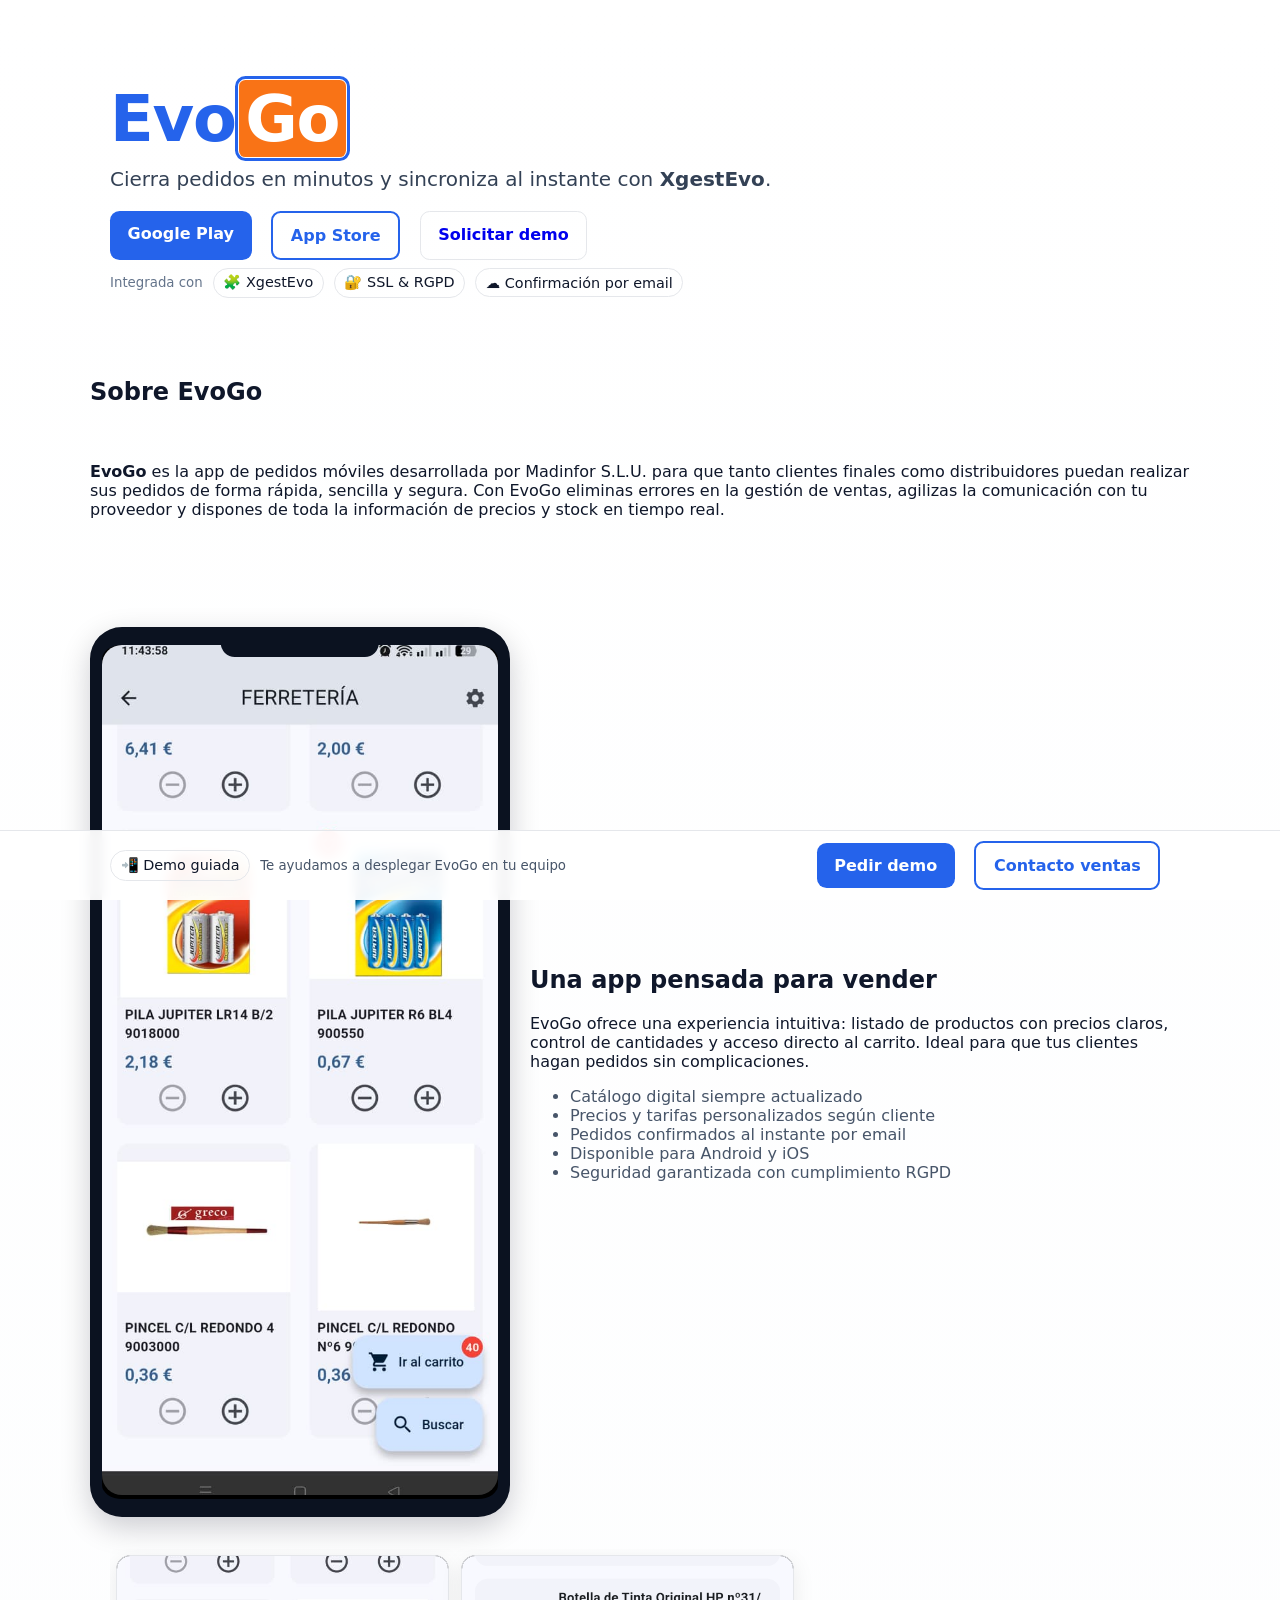
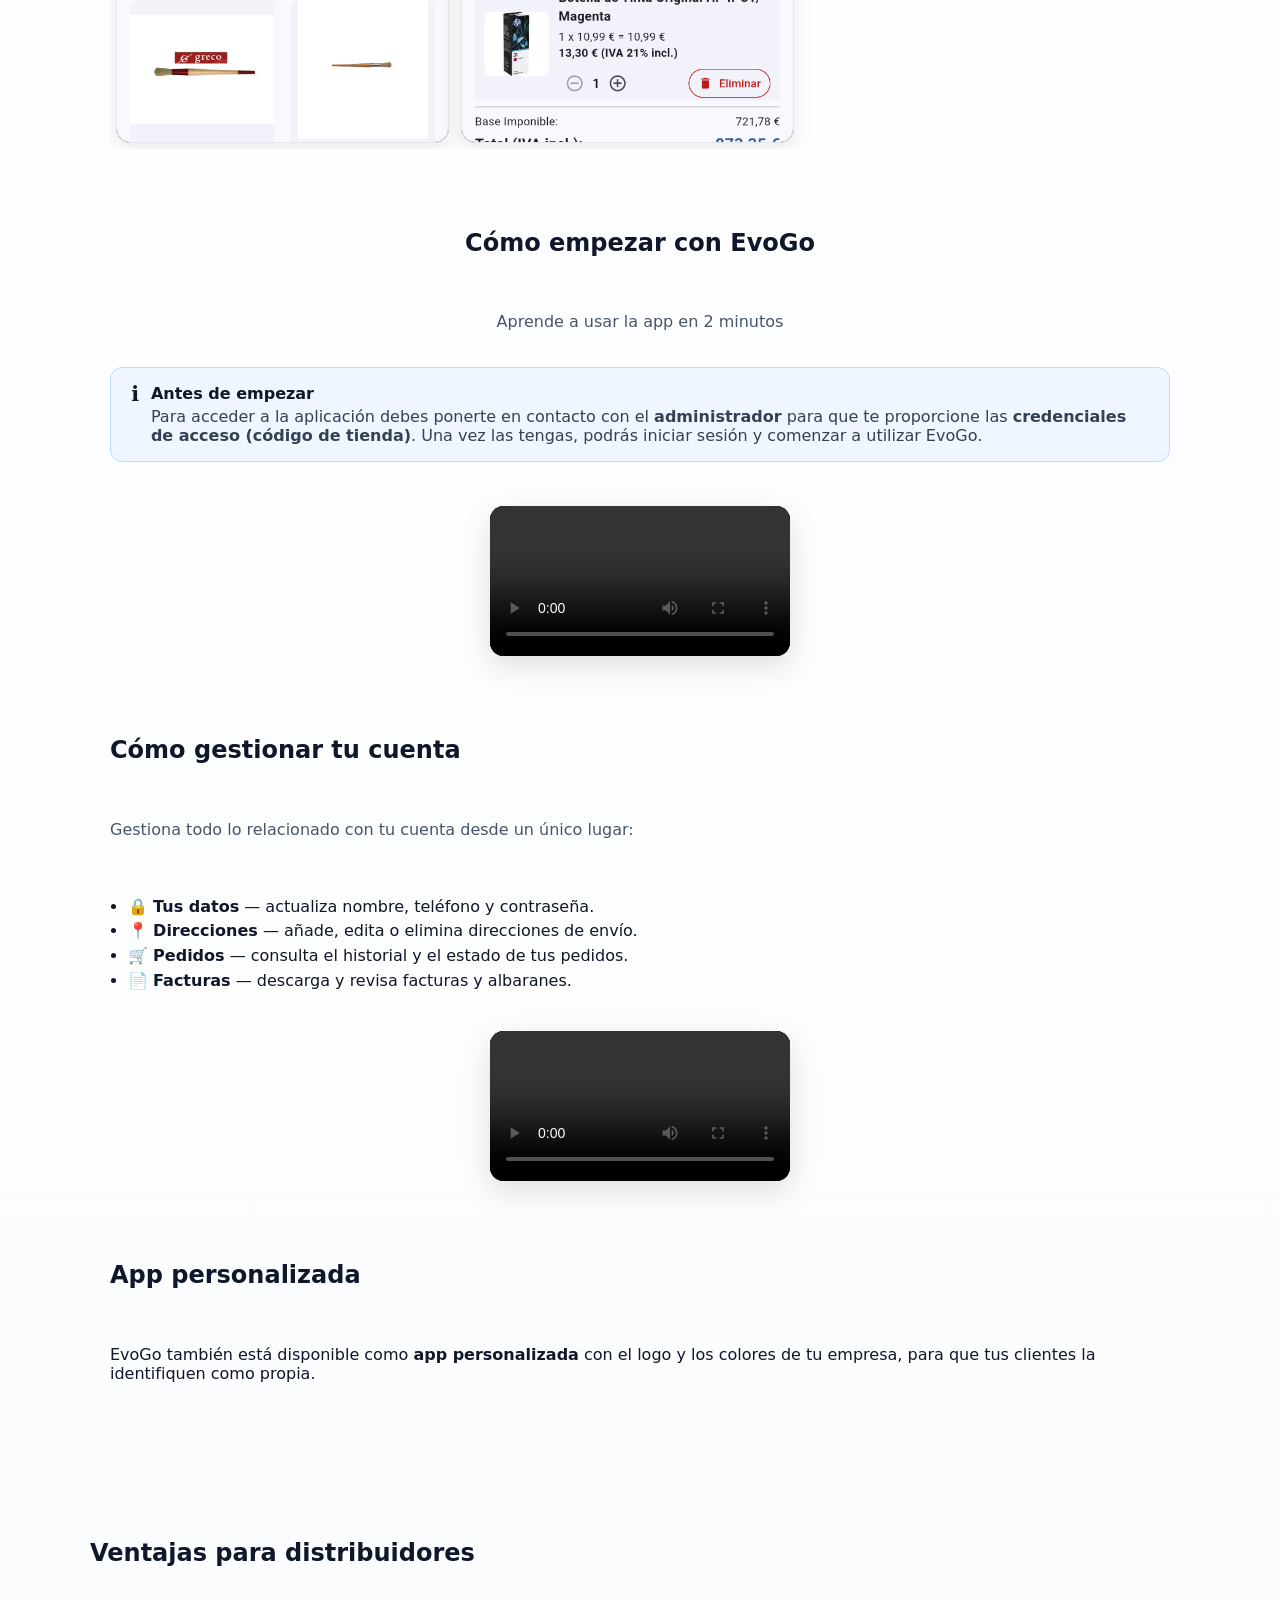
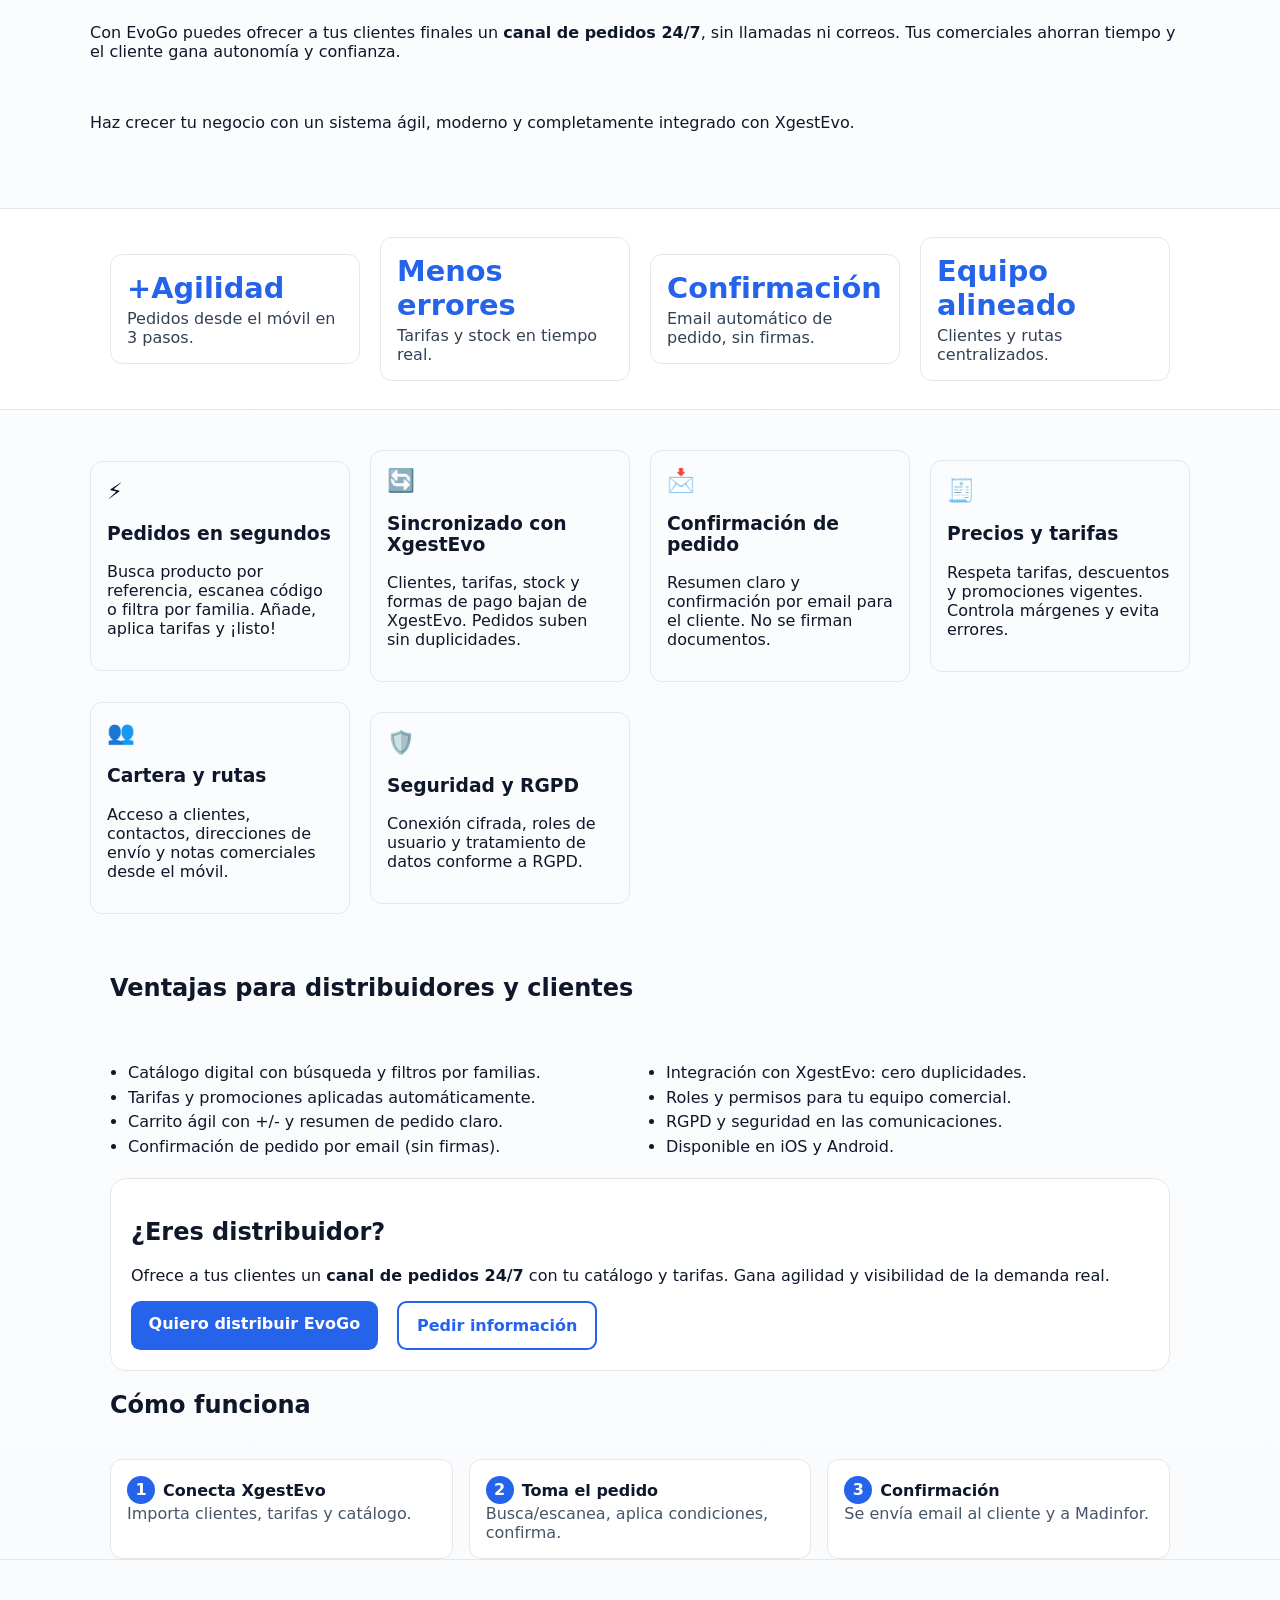
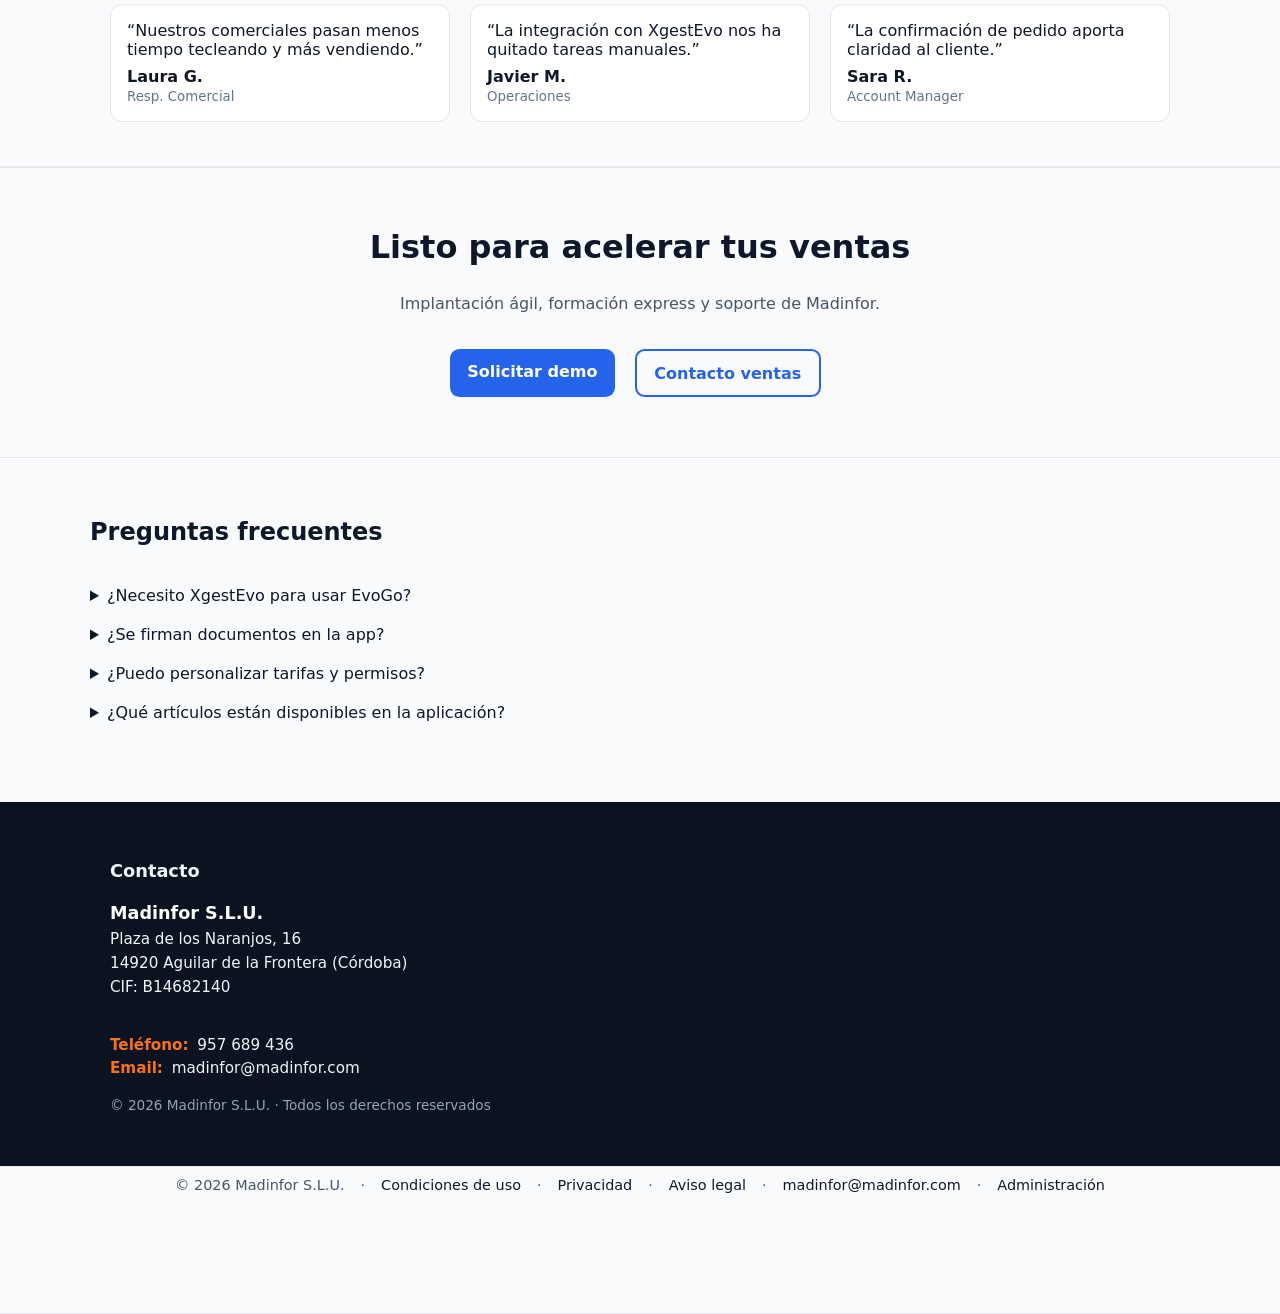
==== index.html @ 96462d2b "EvoGo landing page (clean history) Public static site for evogo.app. History rewritten to drop clien" ====
<!doctype html>
<html lang="es">
<head>
  <meta charset="utf-8">
  <meta name="viewport" content="width=device-width, initial-scale=1">
  <title>EvoGo – Ventas rápidas conectadas a XgestEvo</title>
  <meta name="description" content="EvoGo es la app de pedidos móviles de Madinfor conectada a XgestEvo: catálogo, tarifas y stock en tiempo real, confirmación de pedido al instante. Disponible para Android y iOS.">
  <link rel="stylesheet" href="css/evogo.css">

  <!-- Open Graph / Twitter -->
  <meta property="og:title" content="EvoGo – Ventas rápidas con XgestEvo">
  <meta property="og:description" content="Pedidos, clientes y stock sincronizados con XgestEvo. Confirmación de pedido al momento.">
  <meta property="og:image" content="img/og_banner.png">
  <meta property="og:type" content="website">
  <meta name="twitter:card" content="summary_large_image">
  <meta name="twitter:title" content="EvoGo">
  <meta name="twitter:description" content="Ventas rápidas conectadas a XgestEvo.">
  <meta name="twitter:image" content="img/og_banner.png">

  <!-- Icons -->
  <link rel="icon" href="icons/icon-192.png">
  <link rel="apple-touch-icon" href="icons/icon-192.png">
  <link rel="manifest" href="manifest.webmanifest">

  <!-- Datos estructurados (Organization) -->
  <script type="application/ld+json">
  {
    "@context": "https://schema.org",
    "@type": "Organization",
    "name": "Madinfor S.L.U.",
    "url": "https://madinfor.com/",
    "email": "madinfor@madinfor.com",
    "telephone": "+34 957 689 436",
    "address": {
      "@type": "PostalAddress",
      "streetAddress": "Plaza de los Naranjos, 16",
      "addressLocality": "Aguilar de la Frontera",
      "postalCode": "14920",
      "addressRegion": "Córdoba",
      "addressCountry": "ES"
    }
  }
  </script>

  <!-- Estilos puntuales -->
  <style>
    /* Layouts utilitarios */
    .grid{display:grid;gap:16px}
    .grid-2{grid-template-columns:repeat(auto-fit,minmax(260px,1fr))}
    .grid-3{grid-template-columns:repeat(auto-fit,minmax(220px,1fr))}
    .grid-4{grid-template-columns:repeat(auto-fit,minmax(200px,1fr))}
    .center{text-align:center}
    .muted{color:#475569}
    .chip{display:inline-flex;align-items:center;gap:8px;padding:.35rem .6rem;border:1px solid #e5e7eb;border-radius:999px;font-size:.9rem}

    /* Hero mejorado */
    .hero{position:relative;background:linear-gradient(180deg,#ffffff, #f8fafc)}
    .hero .wrap{display:grid;gap:20px;align-items:center}
    .store-badges{display:flex;flex-wrap:wrap;gap:10px}
    .trust{display:flex;flex-wrap:wrap;gap:10px;align-items:center}
    .trust small{color:#64748b}

    /* Sección stats */
    .stats{padding:28px 0;border-top:1px solid #e5e7eb;border-bottom:1px solid #e5e7eb;background:#fff}
    .stat{border:1px solid #e5e7eb;border-radius:12px;padding:16px;background:#fff}
    .stat h3{margin:0;font-size:1.8rem;color:var(--blue)}
    .stat p{margin:.25rem 0 0;color:#334155}

    /* Features pro */
    .feature{position:relative}
    .feature-icon{font-size:1.4rem}

    /* Cómo funciona */
    .steps{counter-reset:step}
    .step{border:1px solid #e5e7eb;border-radius:12px;padding:16px;background:#fff}
    .step:before{counter-increment:step;content:counter(step);display:inline-grid;place-content:center;width:28px;height:28px;border-radius:999px;background:var(--blue);color:#fff;font-weight:700;margin-right:8px}

    /* Testimonios */
    .testis{background:#f8fafc;border-top:1px solid #e5e7eb;border-bottom:1px solid #e5e7eb;padding:44px 0}
    .quote{border:1px solid #e5e7eb;border-radius:12px;padding:16px;background:#fff}
    .quote strong{display:block;margin-top:8px;color:#0f172a}
    .quote small{color:#64748b}

    /* CTA final */
    .cta2{position:relative}
    .cta2 .wrap{max-width:800px}

    /* Footer (Madinfor) */
    .site-footer {background:#0b1220;color:#f1f5f9;padding:40px 0;margin-top:40px;font-size:.95rem}
    .footer-grid {display:flex;flex-wrap:wrap;gap:40px;justify-content:space-between;align-items:flex-start}
    .footer-brand address {font-style:normal;line-height:1.6;margin:0}
    .footer-brand strong {font-size:1.1rem;color:#fff}
    .contact-list {list-style:none;padding:0;margin:16px 0 0}
    .contact-list li {margin:.3rem 0}
    .contact-list span {font-weight:600;color:#f97316;margin-right:4px}
    .legal {margin-top:20px;color:#94a3b8;font-size:.85rem}
    .footer-contact a {color:#f1f5f9;text-decoration:none}
    .footer-contact a:hover {text-decoration:underline}

    /* Barra legal horizontal */
    .legal-bar{background:#f8fafc;border-top:1px solid #e5e7eb;font-size:.9rem}
    .legal-bar .wrap{display:flex;gap:16px;align-items:center;justify-content:center;flex-wrap:wrap;padding:10px 20px;color:#475569}
    .legal-bar a{color:#0f172a;text-decoration:none}
    .legal-bar a:hover{text-decoration:underline}

    /* Barra fija de contacto */
    .sticky-bar{position:sticky;bottom:0;background:#fffffff2;border-top:1px solid #e5e7eb;backdrop-filter:saturate(1.2) blur(6px)}
    .sticky-bar .wrap{display:flex;gap:12px;align-items:center;justify-content:space-between;padding:10px 20px}
    .sticky-bar .mini{display:flex;gap:10px;align-items:center}
    /* Mockup app */
    .mockup{display:grid;grid-template-columns:1fr;gap:24px;align-items:center;padding:32px 0}
    @media (min-width: 900px){.mockup{grid-template-columns:420px 1fr}}
    .phone{width:100%;max-width:420px;aspect-ratio:9/19;border:12px solid #0b1220;border-bottom-width:18px;border-top-width:18px;border-radius:32px;position:relative;background:#000;box-shadow:0 10px 30px rgba(2,6,23,.2)}
    .phone-notch{position:absolute;top:-2px;left:50%;transform:translateX(-50%);width:40%;height:14px;background:#0b1220;border-radius:0 0 16px 16px}
    .phone-screen{width:100%;height:100%;object-fit:cover;border-radius:20px}
    /* Extended sections */
    .about p{max-width:800px}
    .bullet{list-style:disc;padding-left:18px}
    .bullet li{margin:.35rem 0}
    .dist-card{border:1px solid #e5e7eb;border-radius:16px;padding:20px;background:#fff}
    /* Mockups en horizontal */
    .gallery-h{display:flex;gap:12px;overflow-x:auto;padding:6px;scroll-snap-type:x mandatory}
    .gallery-h .shot{flex:0 0 clamp(220px, 26vw, 340px);aspect-ratio:16/9;border:1px solid #e5e7eb;border-radius:14px;overflow:hidden;box-shadow:0 6px 22px rgba(2,6,23,.08);scroll-snap-align:start;background:#000}
    .gallery-h img{width:100%;height:100%;object-fit:cover;object-position:center 70%;display:block}
    .gallery-h::-webkit-scrollbar{height:8px}
    .gallery-h::-webkit-scrollbar-thumb{background:#cbd5e1;border-radius:999px}

    /* Aviso informativo */
    .notice{display:flex;gap:12px;align-items:flex-start;border:1px solid #bfdbfe;background:#eff6ff;border-radius:12px;padding:16px 20px;margin:0 0 24px}
    .notice .ico{font-size:1.3rem;line-height:1}
    .notice h4{margin:0 0 4px;font-size:1rem}
    .notice p{margin:0;color:#334155}

    /* Vídeo tutorial */
    .video-frame{max-width:900px;margin:0 auto;background:#0b0d10;border-radius:14px;overflow:hidden;box-shadow:0 10px 30px rgba(2,6,23,.12)}
    .video-frame video{width:100%;height:auto;max-height:70vh;display:block;object-fit:contain;background:#000}
  </style>
</head>
<body>

<!-- HERO -->
<div class="hero">
  <div class="wrap">
    <div>
      <h1>Evo<span class="go-badge">Go</span></h1>
      <p class="subtitle">Cierra pedidos en minutos y sincroniza al instante con <strong>XgestEvo</strong>.</p>
      <div class="store-badges">
        <a href="https://play.google.com/store/apps/details?id=com.madinfor.evogo" class="btn primary">Google Play</a>
        <a href="https://apps.apple.com/es/app/evogo/id6753867853" class="btn outline">App Store</a>
        <a href="mailto:madinfor@madinfor.com" class="btn" style="border:1px solid #e5e7eb">Solicitar demo</a>
      </div>
      <div class="trust" style="margin-top:8px">
        <small>Integrada con</small>
        <span class="chip">🧩 XgestEvo</span>
        <span class="chip">🔐 SSL & RGPD</span>
        <span class="chip">☁️ Confirmación por email</span>
      </div>
    
  </div>
</div>


<!-- SOBRE EVOGO -->
<section class="wrap" style="padding:60px 0">
  <h2>Sobre EvoGo</h2>
  <p><strong>EvoGo</strong> es la app de pedidos móviles desarrollada por Madinfor S.L.U. para que tanto clientes finales como distribuidores puedan realizar sus pedidos de forma rápida, sencilla y segura. Con EvoGo eliminas errores en la gestión de ventas, agilizas la comunicación con tu proveedor y dispones de toda la información de precios y stock en tiempo real.</p>
</section>

<!-- MOCKUP APP -->
<section class="wrap mockup">
  <div class="phone">
    <div class="phone-notch"></div>
    <img src="img/evogo_catalog.jpg" alt="Catálogo EvoGo en la app" class="phone-screen">
  </div>
  <div class="mockup-copy">
    <h2>Una app pensada para vender</h2>
    <p>EvoGo ofrece una experiencia intuitiva: listado de productos con precios claros, control de cantidades y acceso directo al carrito. Ideal para que tus clientes hagan pedidos sin complicaciones.</p>
    <ul class="muted">
      <li>Catálogo digital siempre actualizado</li>
      <li>Precios y tarifas personalizados según cliente</li>
      <li>Pedidos confirmados al instante por email</li>
      <li>Disponible para Android y iOS</li>
      <li>Seguridad garantizada con cumplimiento RGPD</li>
    </ul>
  </div>
</section>

<!-- GALERÍA DE CAPTURAS -->
<section class="wrap" style="padding:0 20px 60px">
  <div class="gallery-h">
    <div class="shot"><img src="img/evogo_catalog.jpg" alt="Catálogo de productos en la app EvoGo"></div>
    <div class="shot"><img src="img/evogo_cart.png" alt="Pantalla de pedido/carrito en la app EvoGo"></div>
  </div>
</section>

<!-- CÓMO EMPEZAR -->
<section class="wrap" style="padding:0 20px 60px">
  <h2 class="center">Cómo empezar con EvoGo</h2>
  <p class="center muted">Aprende a usar la app en 2 minutos</p>
  <div class="notice">
    <div class="ico">ℹ️</div>
    <div>
      <h4>Antes de empezar</h4>
      <p>Para acceder a la aplicación debes ponerte en contacto con el <strong>administrador</strong> para que te proporcione las <strong>credenciales de acceso (código de tienda)</strong>. Una vez las tengas, podrás iniciar sesión y comenzar a utilizar EvoGo.</p>
    </div>
  </div>
  <div class="video-frame">
    <video controls playsinline preload="metadata">
      <source src="https://app.madinfor.com/videos/tutorial-evogo.mp4" type="video/mp4">
      Tu navegador no soporta la etiqueta de vídeo.
    </video>
  </div>
</section>

<!-- GESTIÓN DE CUENTA -->
<section class="wrap" style="padding:0 20px 60px">
  <h2>Cómo gestionar tu cuenta</h2>
  <p class="muted">Gestiona todo lo relacionado con tu cuenta desde un único lugar:</p>
  <ul class="bullet">
    <li>🔒 <strong>Tus datos</strong> — actualiza nombre, teléfono y contraseña.</li>
    <li>📍 <strong>Direcciones</strong> — añade, edita o elimina direcciones de envío.</li>
    <li>🛒 <strong>Pedidos</strong> — consulta el historial y el estado de tus pedidos.</li>
    <li>📄 <strong>Facturas</strong> — descarga y revisa facturas y albaranes.</li>
  </ul>
  <div class="video-frame">
    <video controls playsinline preload="metadata">
      <source src="https://app.madinfor.com/videos/tutorial-user.mp4" type="video/mp4">
      Tu navegador no soporta la etiqueta de vídeo.
    </video>
  </div>
</section>

<!-- APP PERSONALIZADA -->
<section class="wrap" style="padding:0 20px 60px">
  <h2>App personalizada</h2>
  <p>EvoGo también está disponible como <strong>app personalizada</strong> con el logo y los colores de tu empresa, para que tus clientes la identifiquen como propia.</p>
</section>

<!-- SECCIÓN DISTRIBUIDORES -->
<section class="wrap" style="padding:60px 0">
  <h2>Ventajas para distribuidores</h2>
  <p>Con EvoGo puedes ofrecer a tus clientes finales un <strong>canal de pedidos 24/7</strong>, sin llamadas ni correos. Tus comerciales ahorran tiempo y el cliente gana autonomía y confianza.</p>
  <p>Haz crecer tu negocio con un sistema ágil, moderno y completamente integrado con XgestEvo.</p>
</section>

<!-- STATS de ventas -->
<section class="stats">
  <div class="wrap grid grid-4">
    <div class="stat">
      <h3>+Agilidad</h3>
      <p>Pedidos desde el móvil en 3 pasos.</p>
    </div>
    <div class="stat">
      <h3>Menos errores</h3>
      <p>Tarifas y stock en tiempo real.</p>
    </div>
    <div class="stat">
      <h3>Confirmación</h3>
      <p>Email automático de pedido, sin firmas.</p>
    </div>
    <div class="stat">
      <h3>Equipo alineado</h3>
      <p>Clientes y rutas centralizados.</p>
    </div>
  </div>
</section>

<!-- BENEFICIOS / FEATURES -->
<section class="features wrap">
  <div class="feature">
    <div class="feature-icon">⚡</div>
    <h3>Pedidos en segundos</h3>
    <p>Busca producto por referencia, escanea código o filtra por familia. Añade, aplica tarifas y ¡listo!</p>
  </div>
  <div class="feature">
    <div class="feature-icon">🔄</div>
    <h3>Sincronizado con XgestEvo</h3>
    <p>Clientes, tarifas, stock y formas de pago bajan de XgestEvo. Pedidos suben sin duplicidades.</p>
  </div>
  <div class="feature">
    <div class="feature-icon">📩</div>
    <h3>Confirmación de pedido</h3>
    <p>Resumen claro y confirmación por email para el cliente. No se firman documentos.</p>
  </div>
  <div class="feature">
    <div class="feature-icon">🧾</div>
    <h3>Precios y tarifas</h3>
    <p>Respeta tarifas, descuentos y promociones vigentes. Controla márgenes y evita errores.</p>
  </div>
  <div class="feature">
    <div class="feature-icon">👥</div>
    <h3>Cartera y rutas</h3>
    <p>Acceso a clientes, contactos, direcciones de envío y notas comerciales desde el móvil.</p>
  </div>
  <div class="feature">
    <div class="feature-icon">🛡️</div>
    <h3>Seguridad y RGPD</h3>
    <p>Conexión cifrada, roles de usuario y tratamiento de datos conforme a RGPD.</p>
  </div>
</section>

<!-- VENTAJAS -->
<section class="wrap benefits">
  <h2>Ventajas para distribuidores y clientes</h2>
  <div class="grid grid-2">
    <ul class="bullet">
      <li>Catálogo digital con búsqueda y filtros por familias.</li>
      <li>Tarifas y promociones aplicadas automáticamente.</li>
      <li>Carrito ágil con +/- y resumen de pedido claro.</li>
      <li>Confirmación de pedido por email (sin firmas).</li>
    </ul>
    <ul class="bullet">
      <li>Integración con XgestEvo: cero duplicidades.</li>
      <li>Roles y permisos para tu equipo comercial.</li>
      <li>RGPD y seguridad en las comunicaciones.</li>
      <li>Disponible en iOS y Android.</li>
    </ul>
  </div>
</section>

<!-- DISTRIBUIDORES CTA -->
<section class="wrap dist-cta">
  <div class="dist-card">
    <h2>¿Eres distribuidor?</h2>
    <p>Ofrece a tus clientes un <strong>canal de pedidos 24/7</strong> con tu catálogo y tarifas. Gana agilidad y visibilidad de la demanda real.</p>
    <div class="store-badges">
      <a href="mailto:madinfor@madinfor.com" class="btn primary">Quiero distribuir EvoGo</a>
      <a href="mailto:madinfor@madinfor.com" class="btn outline">Pedir información</a>
    </div>
  </div>
</section>

<!-- CÓMO FUNCIONA -->
<section class="wrap">
  <h2>Cómo funciona</h2>
  <div class="grid grid-3 steps">
    <div class="step"><strong>Conecta XgestEvo</strong><br><span class="muted">Importa clientes, tarifas y catálogo.</span></div>
    <div class="step"><strong>Toma el pedido</strong><br><span class="muted">Busca/escanea, aplica condiciones, confirma.</span></div>
    <div class="step"><strong>Confirmación</strong><br><span class="muted">Se envía email al cliente y a Madinfor.</span></div>
  </div>
</section>

<!-- TESTIMONIOS -->
<section class="testis">
  <div class="wrap grid grid-3">
    <div class="quote">“Nuestros comerciales pasan menos tiempo tecleando y más vendiendo.”<strong>Laura G.</strong><small>Resp. Comercial</small></div>
    <div class="quote">“La integración con XgestEvo nos ha quitado tareas manuales.”<strong>Javier M.</strong><small>Operaciones</small></div>
    <div class="quote">“La confirmación de pedido aporta claridad al cliente.”<strong>Sara R.</strong><small>Account Manager</small></div>
  </div>
</section>

<!-- CTA DEMO -->
<section class="cta2">
  <div class="wrap center">
    <h2>Listo para acelerar tus ventas</h2>
    <p>Implantación ágil, formación express y soporte de Madinfor.</p>
    <div class="store-badges" style="justify-content:center">
      <a href="mailto:madinfor@madinfor.com" class="btn primary">Solicitar demo</a>
      <a href="mailto:madinfor@madinfor.com" class="btn outline">Contacto ventas</a>
    </div>
  </div>
</section>

<!-- FAQ -->
<section class="wrap" style="padding:40px 0">
  <h2>Preguntas frecuentes</h2>
  <details>
    <summary>¿Necesito XgestEvo para usar EvoGo?</summary>
    <p>No necesariamente. EvoGo está diseñado para trabajar conectado con XgestEvo y sincronizar clientes, tarifas, productos y stock, pero también se ofrece una versión alternativa para clientes que no usan XgestEvo.</p>
  </details>
  <details>
    <summary>¿Se firman documentos en la app?</summary>
    <p>No. EvoGo está pensada para realizar pedidos de forma ágil y transparente, sin firma de documentos.</p>
  </details>
  <details>
    <summary>¿Puedo personalizar tarifas y permisos?</summary>
    <p>Sí, se respetan tarifas y roles definidos en XgestEvo. Puedes limitar visibilidad y acciones por usuario.</p>
  </details>
  <details>
    <summary>¿Qué artículos están disponibles en la aplicación?</summary>
    <p>Son los productos que aparecen en la página web (las familias de los grupos) dados de alta en XgestEvo.</p>
  </details>
</section>

<!-- Contacto (Madinfor S.L.U.) -->
<footer class="site-footer">
  <div class="wrap footer-grid">
    <div class="footer-brand">
      <h3>Contacto</h3>
      <address>
        <strong>Madinfor S.L.U.</strong><br>
        Plaza de los Naranjos, 16<br>
        14920 Aguilar de la Frontera (Córdoba)<br>
        CIF: B14682140
      </address>
    </div>
    <div class="footer-contact">
      <ul class="contact-list">
        <li><span>Teléfono:</span> <a href="tel:+34957689436">957 689 436</a></li>
        <li><span>Email:</span> <a href="mailto:madinfor@madinfor.com">madinfor@madinfor.com</a></li>
      </ul>
      <p class="legal">© <span id="y"></span> Madinfor S.L.U. · Todos los derechos reservados</p>
    </div>
  </div>
</footer>

<!-- Barra legal horizontal -->
<div class="legal-bar">
  <div class="wrap">
    <span>© <span id="y2"></span> Madinfor S.L.U.</span>
    <span>·</span>
    <a href="#" onclick="showText('terms');return false;">Condiciones de uso</a>
    <span>·</span>
    <a href="/privacidad">Privacidad</a>
    <span>·</span>
    <a href="#" onclick="showText('legal');return false;">Aviso legal</a>
    <span>·</span>
    <a href="mailto:madinfor@madinfor.com">madinfor@madinfor.com</a>
    <span>·</span>
    <a href="/admin/login">Administración</a>
  </div>
</div>

<!-- Barra sticky con CTA -->
<div class="sticky-bar">
  <div class="wrap">
    <div class="mini">
      <span class="chip">📲 Demo guiada</span>
      <small class="muted">Te ayudamos a desplegar EvoGo en tu equipo</small>
    </div>
    <div class="mini">
      <a href="mailto:madinfor@madinfor.com" class="btn primary">Pedir demo</a>
      <a href="mailto:madinfor@madinfor.com" class="btn outline">Contacto ventas</a>
    </div>
  </div>
</div>

<script>
  // año dinámico
  document.getElementById('y').textContent = new Date().getFullYear();
  document.getElementById('y2').textContent = new Date().getFullYear();

  // Textos legales compactos (se muestran en alert para simplicidad, puedes cambiar a modal)
  const textos = {
    terms: `EvoGo es una app de pedidos para clientes y distribuidores de Madinfor S.L.U. El uso implica la aceptación de estas condiciones. Los pedidos se gestionan por Madinfor; no se firman documentos en la app.`,
    legal: `Titular: Madinfor S.L.U. · CIF B14682140 · Plaza de los Naranjos, 16 – 14920 Aguilar de la Frontera (Córdoba) · Tel. 957 689 436 · madinfor@madinfor.com. Jurisdicción: tribunales de Córdoba (España).`
  };
  function showText(key){ alert(textos[key]); }
</script>

</body>
</html>
---- css/evogo.css ----
:root{--blue:#2563eb;--orange:#f97316;--dark:#0b1220;}
*{box-sizing:border-box}body{margin:0;font-family:Inter,system-ui,Segoe UI,Roboto,Arial,sans-serif;color:#0f172a;background:#fff}
.wrap{max-width:1100px;margin:0 auto;padding:0 20px}
.hero{background:#fff;padding:80px 0 40px;border-bottom:1px solid #e5e7eb}
.hero h1{font-size:clamp(2.2rem,5vw,4rem);margin:0 0 10px;color:var(--blue);font-weight:900;letter-spacing:-.02em}
.go-badge{display:inline-block;margin-left:.2rem;background:var(--orange);color:#fff;padding:.1rem .4rem;border-radius:.4rem;outline:3px solid var(--blue);outline-offset:.12rem}
.subtitle{color:#334155;margin:0 0 20px;font-size:clamp(1rem,2.5vw,1.25rem)}
.btn{display:inline-block;padding:.8rem 1.1rem;border-radius:.6rem;text-decoration:none;font-weight:600;margin-right:.6rem}
.btn.primary{background:var(--blue);color:#fff}
.btn.outline{border:2px solid var(--blue);color:var(--blue)}
.features{display:grid;grid-template-columns:repeat(auto-fit,minmax(240px,1fr));gap:16px;padding:40px 0}
.feature{border:1px solid #e5e7eb;border-radius:12px;padding:16px}
.screenshot img{width:100%;border-radius:12px;border:1px solid #e5e7eb}
.cta2{background:#f8fafc;padding:60px 0;text-align:center;border-top:1px solid #e5e7eb;border-bottom:1px solid #e5e7eb}
.cta2 h2{margin:0 0 8px;font-size:clamp(1.4rem,3.5vw,2rem)}
.cta2 p{margin:0 0 16px;color:#475569}
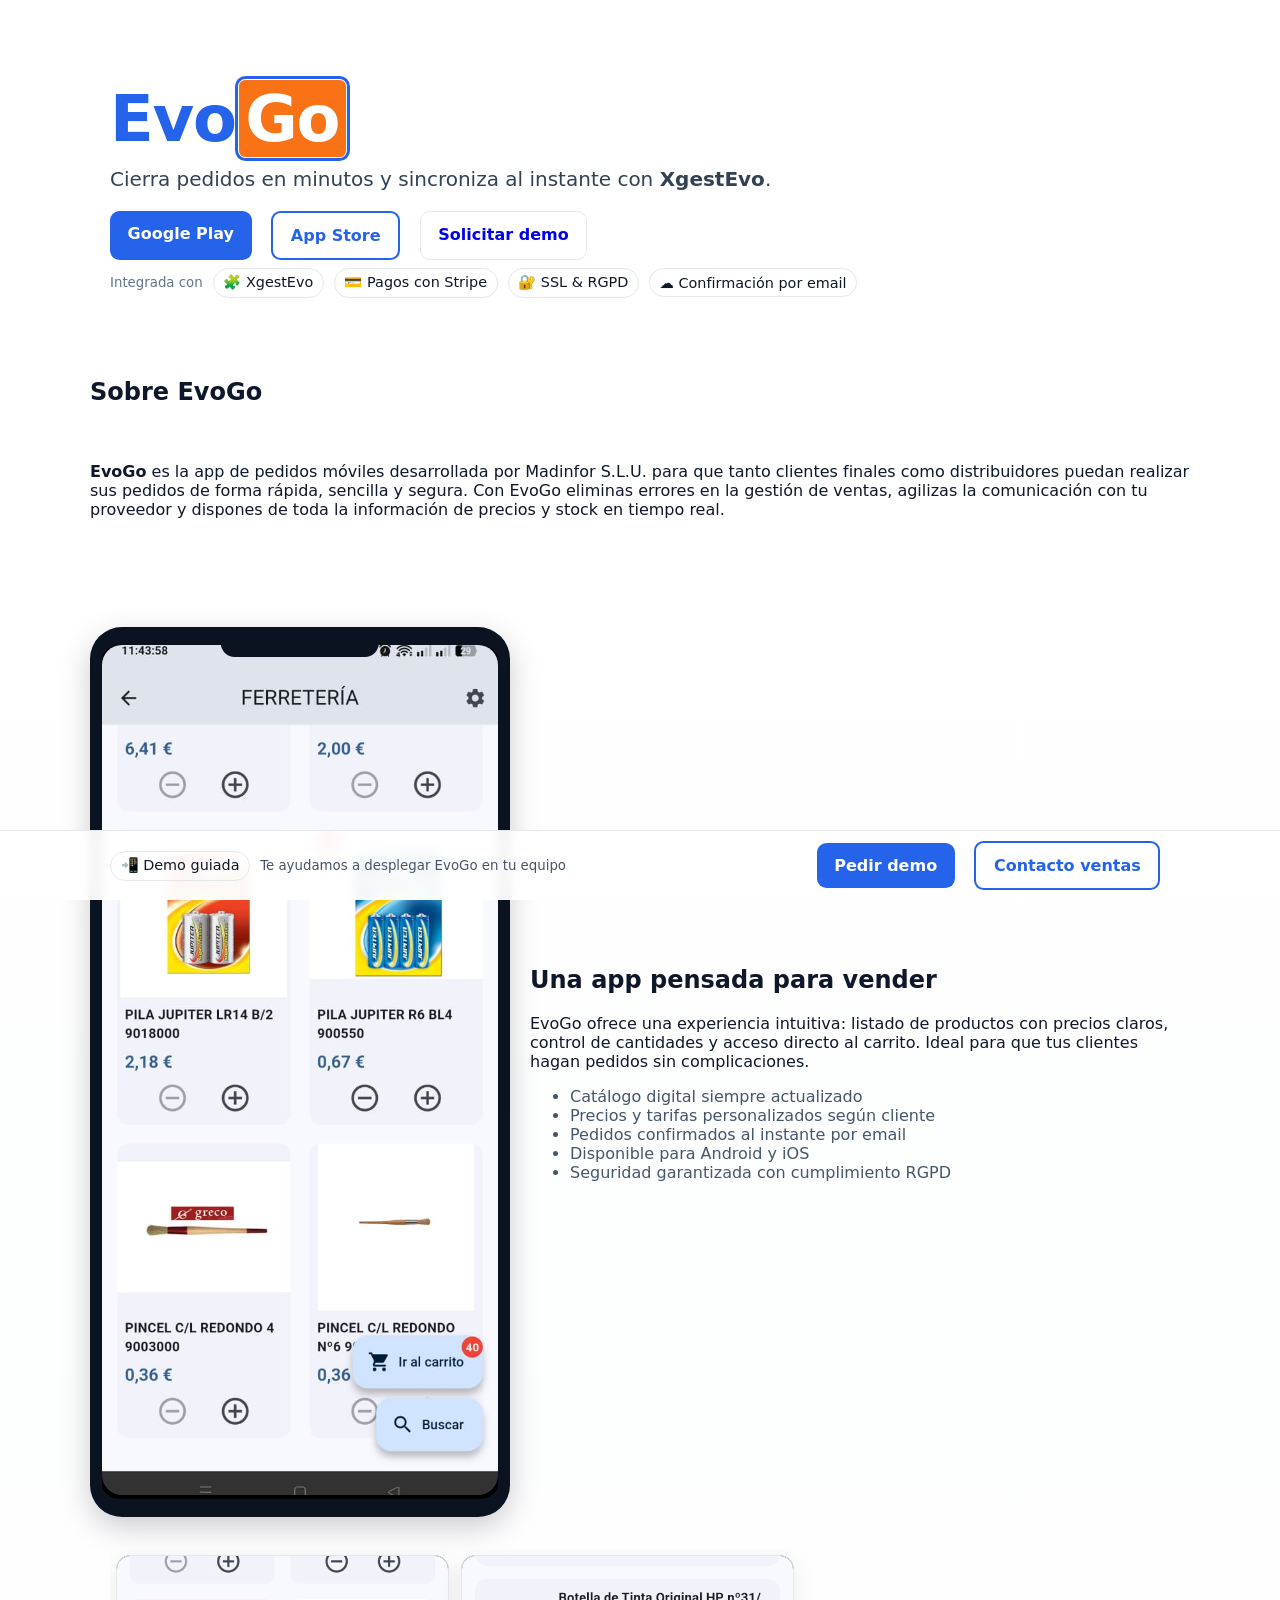
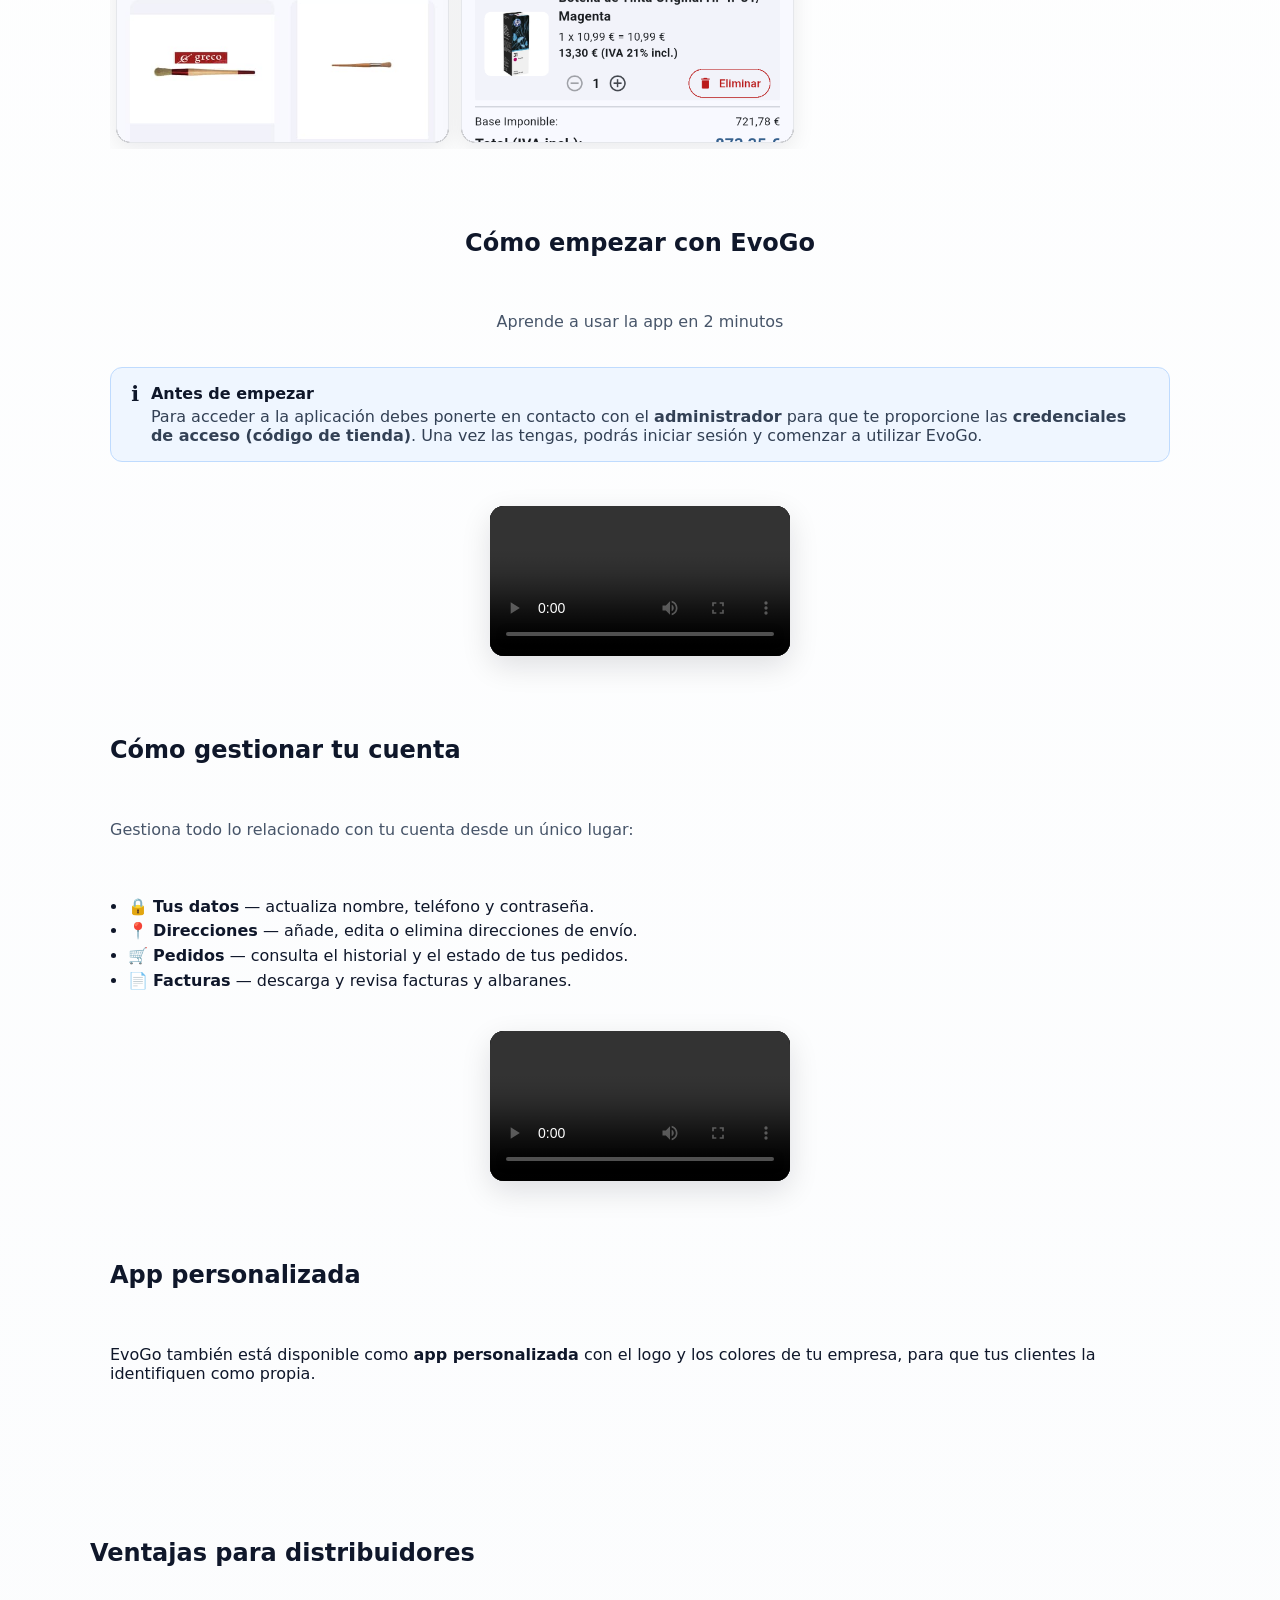
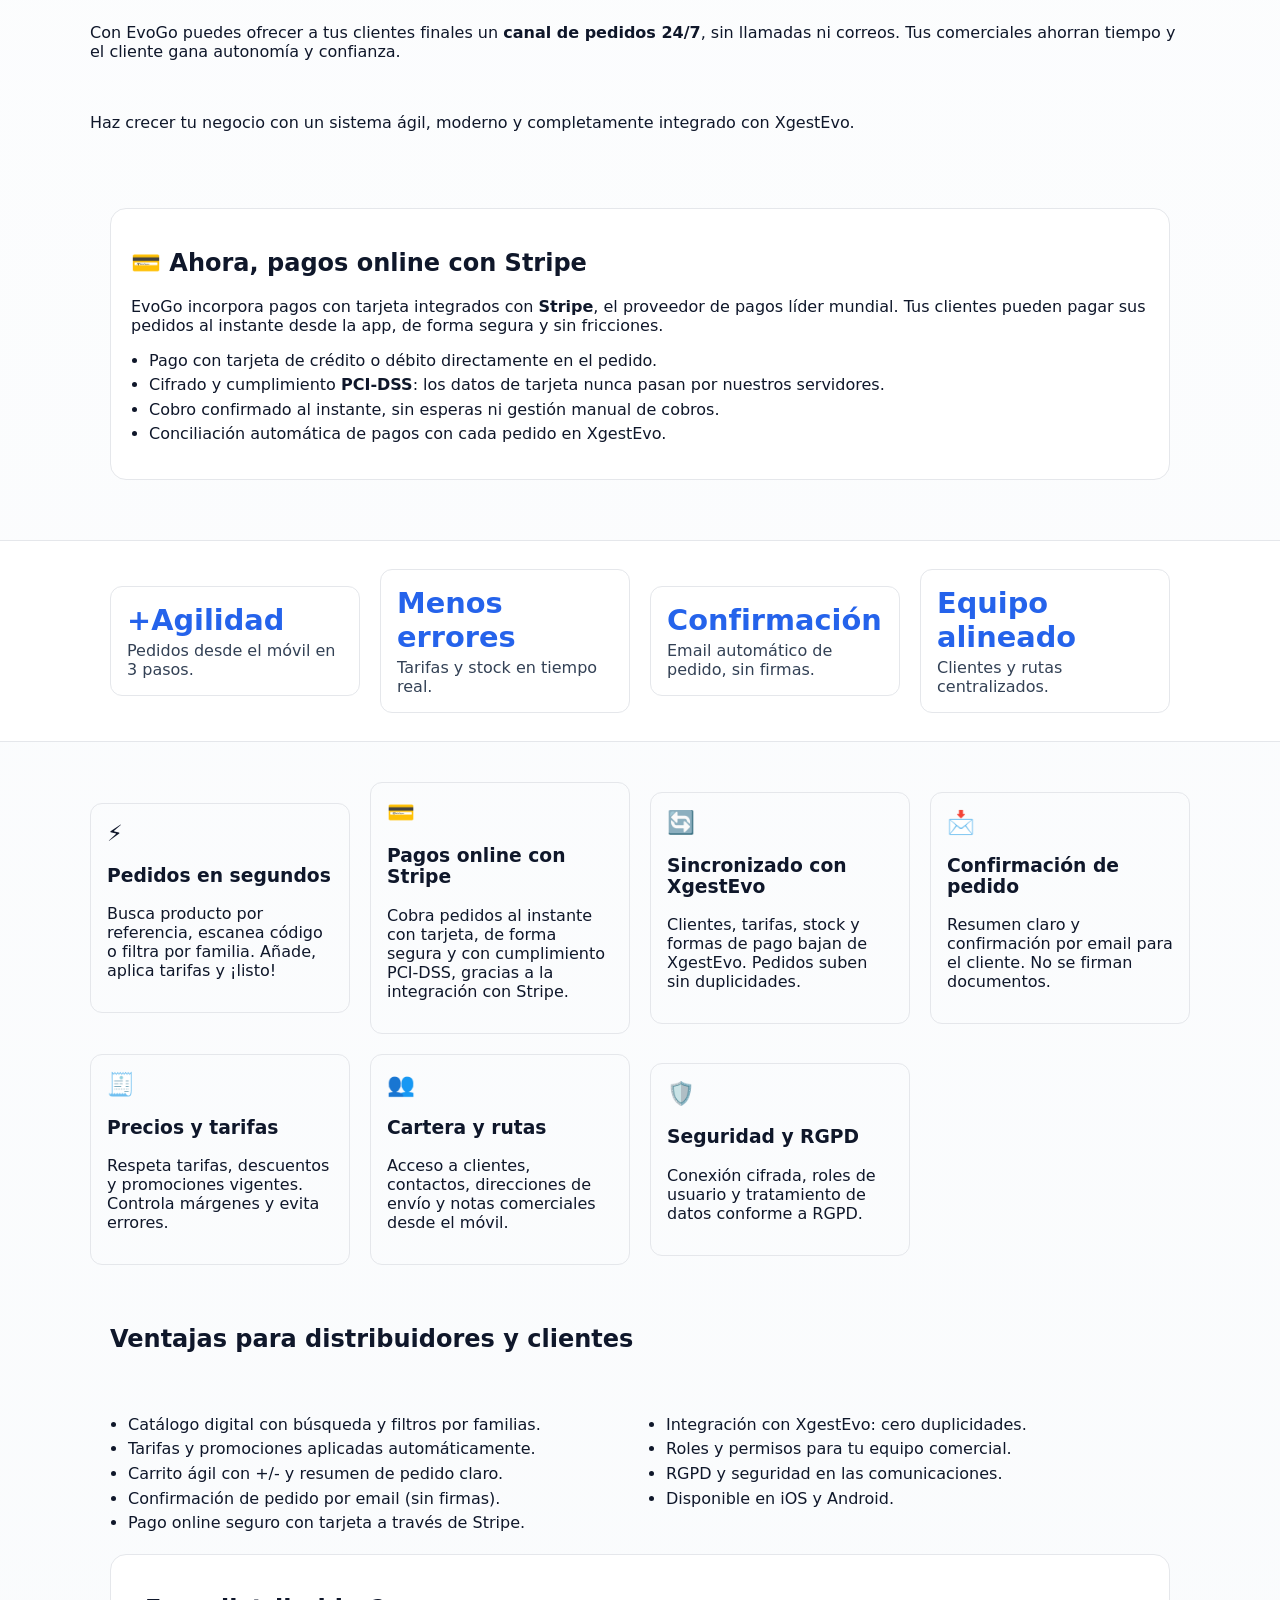
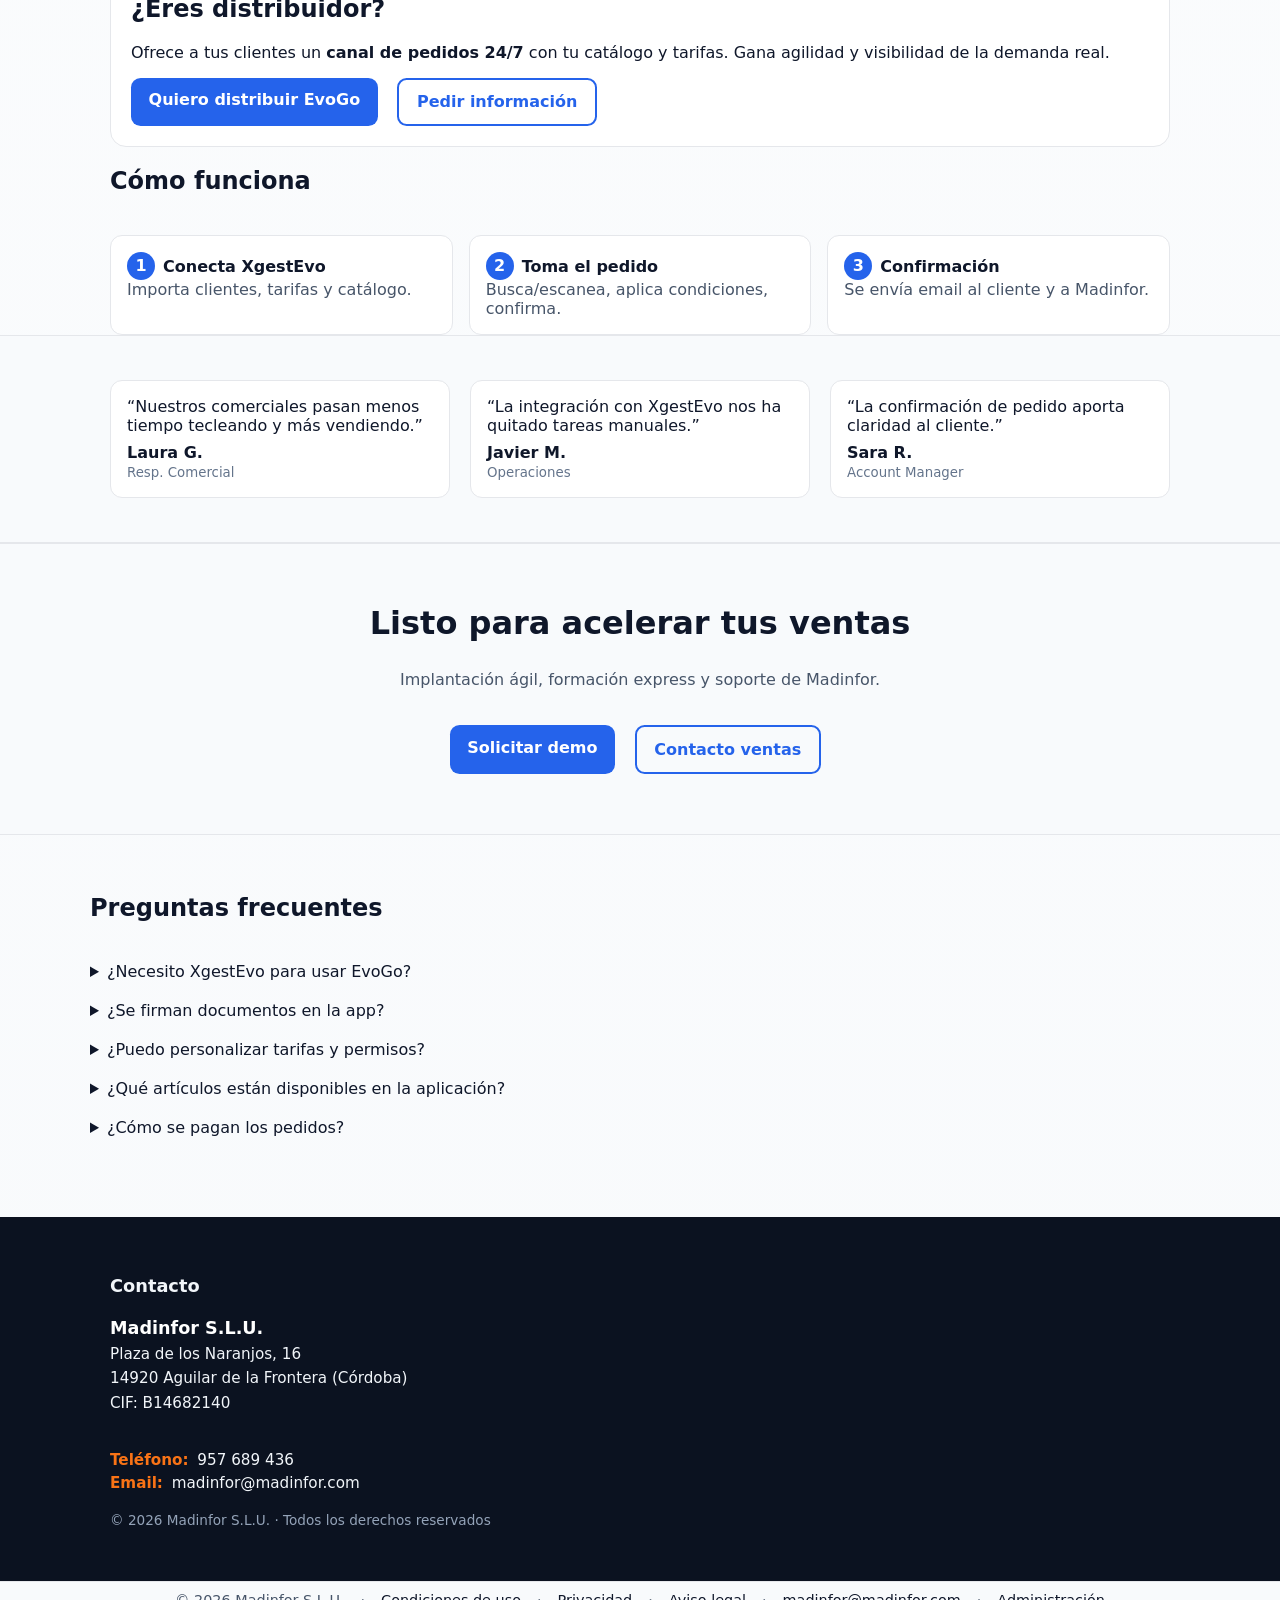
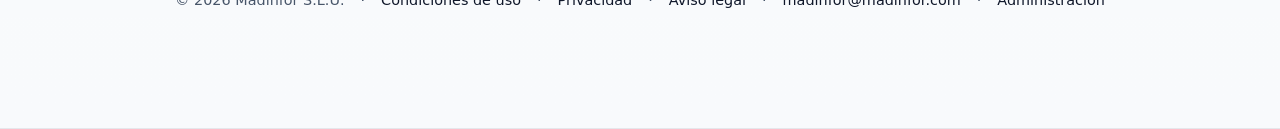
==== commit 143e19a0: "Promote Stripe online payments across the landing page Add a dedicated Stripe section, a features ca" ====
--- a/index.html
+++ b/index.html
@@ -4,12 +4,12 @@
   <meta charset="utf-8">
   <meta name="viewport" content="width=device-width, initial-scale=1">
   <title>EvoGo – Ventas rápidas conectadas a XgestEvo</title>
-  <meta name="description" content="EvoGo es la app de pedidos móviles de Madinfor conectada a XgestEvo: catálogo, tarifas y stock en tiempo real, confirmación de pedido al instante. Disponible para Android y iOS.">
+  <meta name="description" content="EvoGo es la app de pedidos móviles de Madinfor conectada a XgestEvo: catálogo, tarifas y stock en tiempo real, pagos online seguros con Stripe y confirmación de pedido al instante. Disponible para Android y iOS.">
   <link rel="stylesheet" href="css/evogo.css">
 
   <!-- Open Graph / Twitter -->
   <meta property="og:title" content="EvoGo – Ventas rápidas con XgestEvo">
-  <meta property="og:description" content="Pedidos, clientes y stock sincronizados con XgestEvo. Confirmación de pedido al momento.">
+  <meta property="og:description" content="Pedidos, clientes y stock sincronizados con XgestEvo. Pagos online con Stripe y confirmación de pedido al momento.">
   <meta property="og:image" content="img/og_banner.png">
   <meta property="og:type" content="website">
   <meta name="twitter:card" content="summary_large_image">
@@ -152,6 +152,7 @@
       <div class="trust" style="margin-top:8px">
         <small>Integrada con</small>
         <span class="chip">🧩 XgestEvo</span>
+        <span class="chip">💳 Pagos con Stripe</span>
         <span class="chip">🔐 SSL & RGPD</span>
         <span class="chip">☁️ Confirmación por email</span>
       </div>
@@ -243,6 +244,20 @@
   <p>Haz crecer tu negocio con un sistema ágil, moderno y completamente integrado con XgestEvo.</p>
 </section>
 
+<!-- PAGOS CON STRIPE -->
+<section class="wrap" style="padding:0 20px 60px">
+  <div class="dist-card">
+    <h2>💳 Ahora, pagos online con Stripe</h2>
+    <p>EvoGo incorpora pagos con tarjeta integrados con <strong>Stripe</strong>, el proveedor de pagos líder mundial. Tus clientes pueden pagar sus pedidos al instante desde la app, de forma segura y sin fricciones.</p>
+    <ul class="bullet">
+      <li>Pago con tarjeta de crédito o débito directamente en el pedido.</li>
+      <li>Cifrado y cumplimiento <strong>PCI-DSS</strong>: los datos de tarjeta nunca pasan por nuestros servidores.</li>
+      <li>Cobro confirmado al instante, sin esperas ni gestión manual de cobros.</li>
+      <li>Conciliación automática de pagos con cada pedido en XgestEvo.</li>
+    </ul>
+  </div>
+</section>
+
 <!-- STATS de ventas -->
 <section class="stats">
   <div class="wrap grid grid-4">
@@ -271,6 +286,11 @@
     <div class="feature-icon">⚡</div>
     <h3>Pedidos en segundos</h3>
     <p>Busca producto por referencia, escanea código o filtra por familia. Añade, aplica tarifas y ¡listo!</p>
+  </div>
+  <div class="feature">
+    <div class="feature-icon">💳</div>
+    <h3>Pagos online con Stripe</h3>
+    <p>Cobra pedidos al instante con tarjeta, de forma segura y con cumplimiento PCI-DSS, gracias a la integración con Stripe.</p>
   </div>
   <div class="feature">
     <div class="feature-icon">🔄</div>
@@ -308,6 +328,7 @@
       <li>Tarifas y promociones aplicadas automáticamente.</li>
       <li>Carrito ágil con +/- y resumen de pedido claro.</li>
       <li>Confirmación de pedido por email (sin firmas).</li>
+      <li>Pago online seguro con tarjeta a través de Stripe.</li>
     </ul>
     <ul class="bullet">
       <li>Integración con XgestEvo: cero duplicidades.</li>
@@ -380,6 +401,10 @@
     <summary>¿Qué artículos están disponibles en la aplicación?</summary>
     <p>Son los productos que aparecen en la página web (las familias de los grupos) dados de alta en XgestEvo.</p>
   </details>
+  <details>
+    <summary>¿Cómo se pagan los pedidos?</summary>
+    <p>Los pedidos se pueden pagar con tarjeta directamente desde la app, mediante <strong>Stripe</strong>. Es un proceso cifrado y seguro: nunca almacenamos ni gestionamos los datos de tu tarjeta.</p>
+  </details>
 </section>
 
 <!-- Contacto (Madinfor S.L.U.) -->
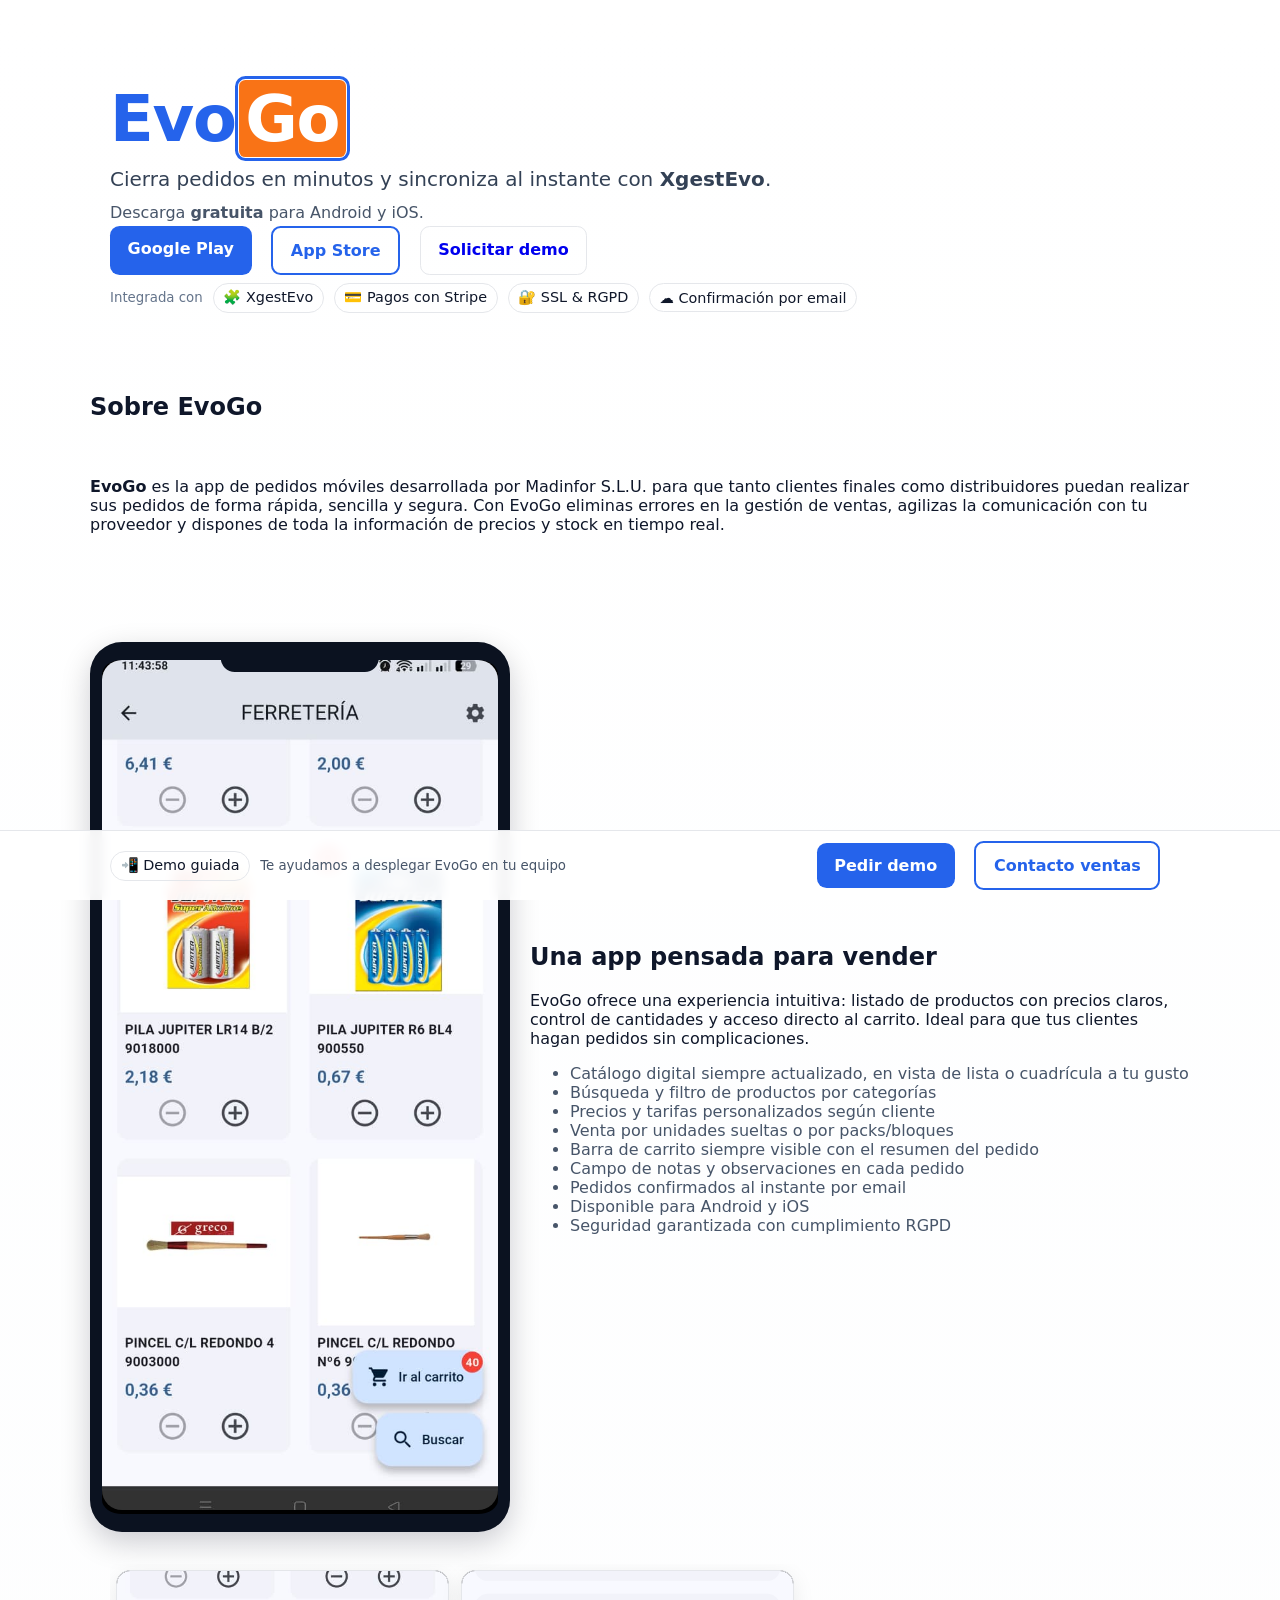
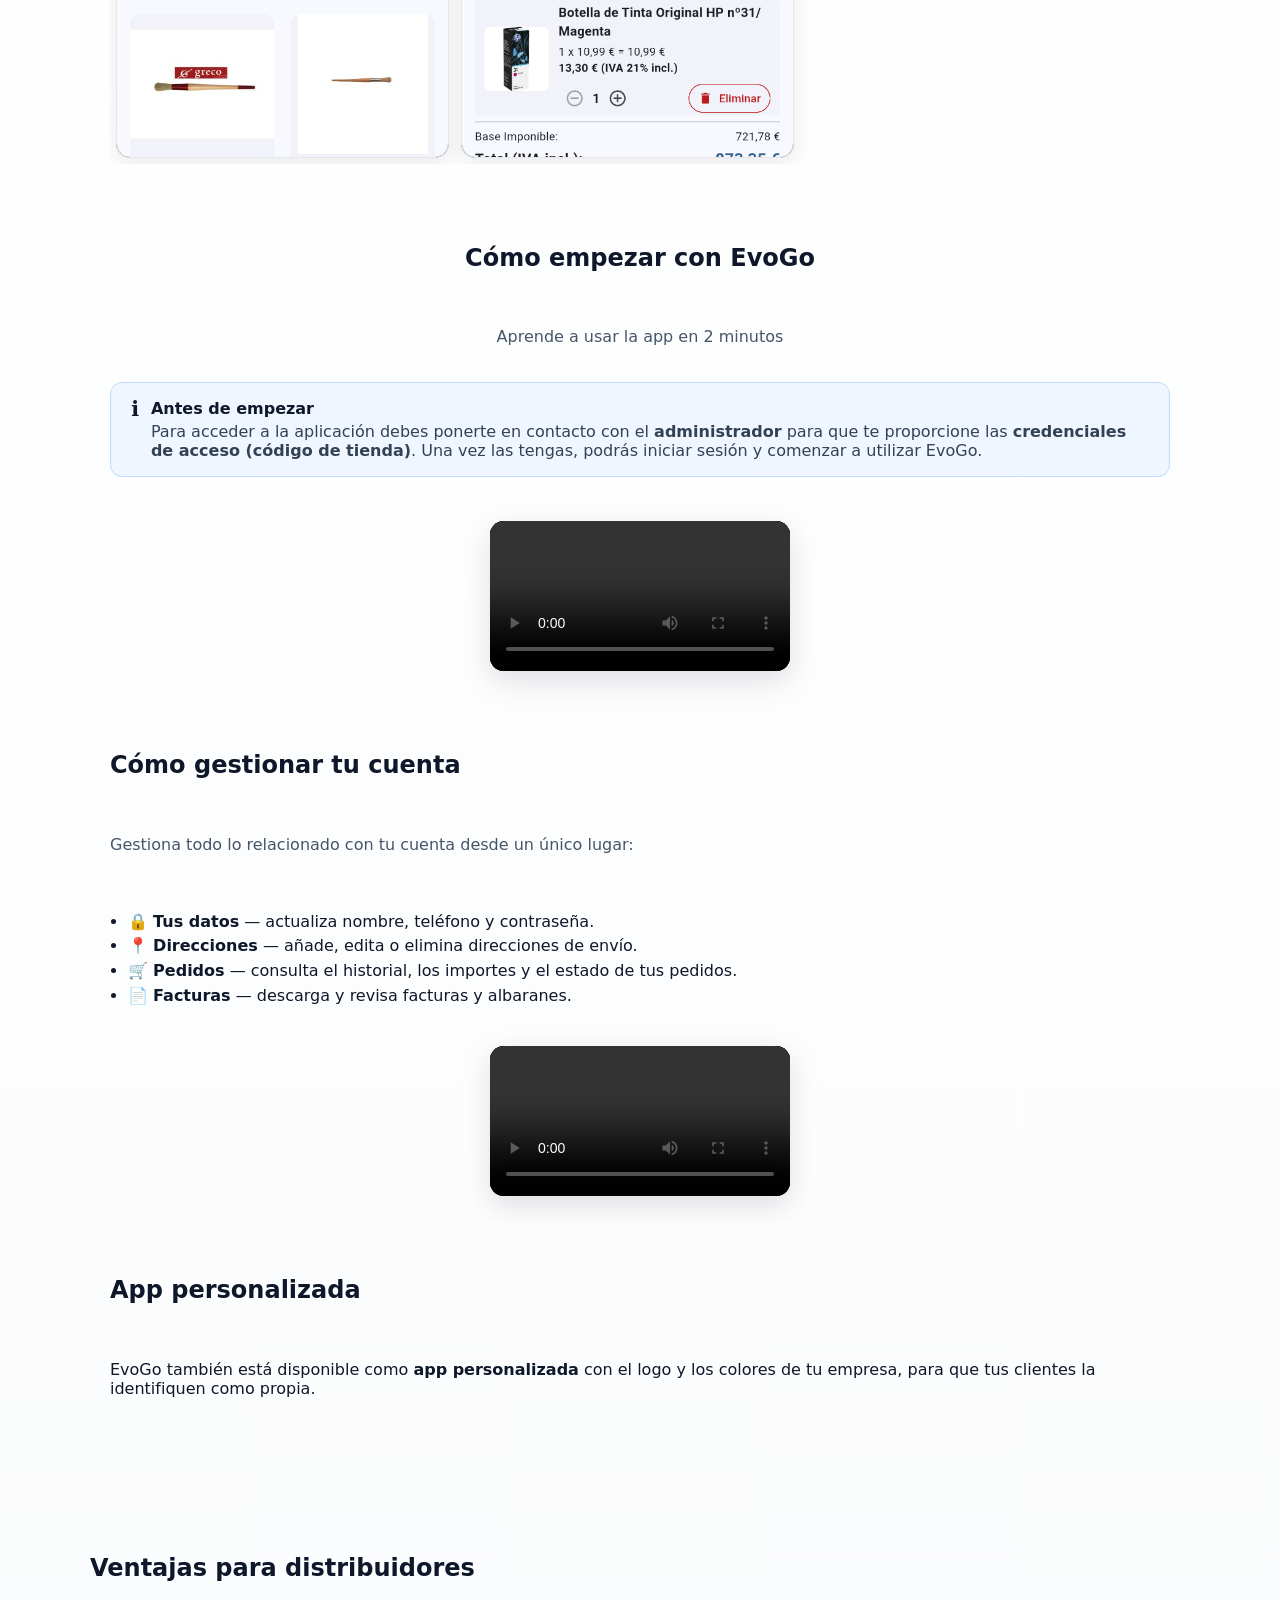
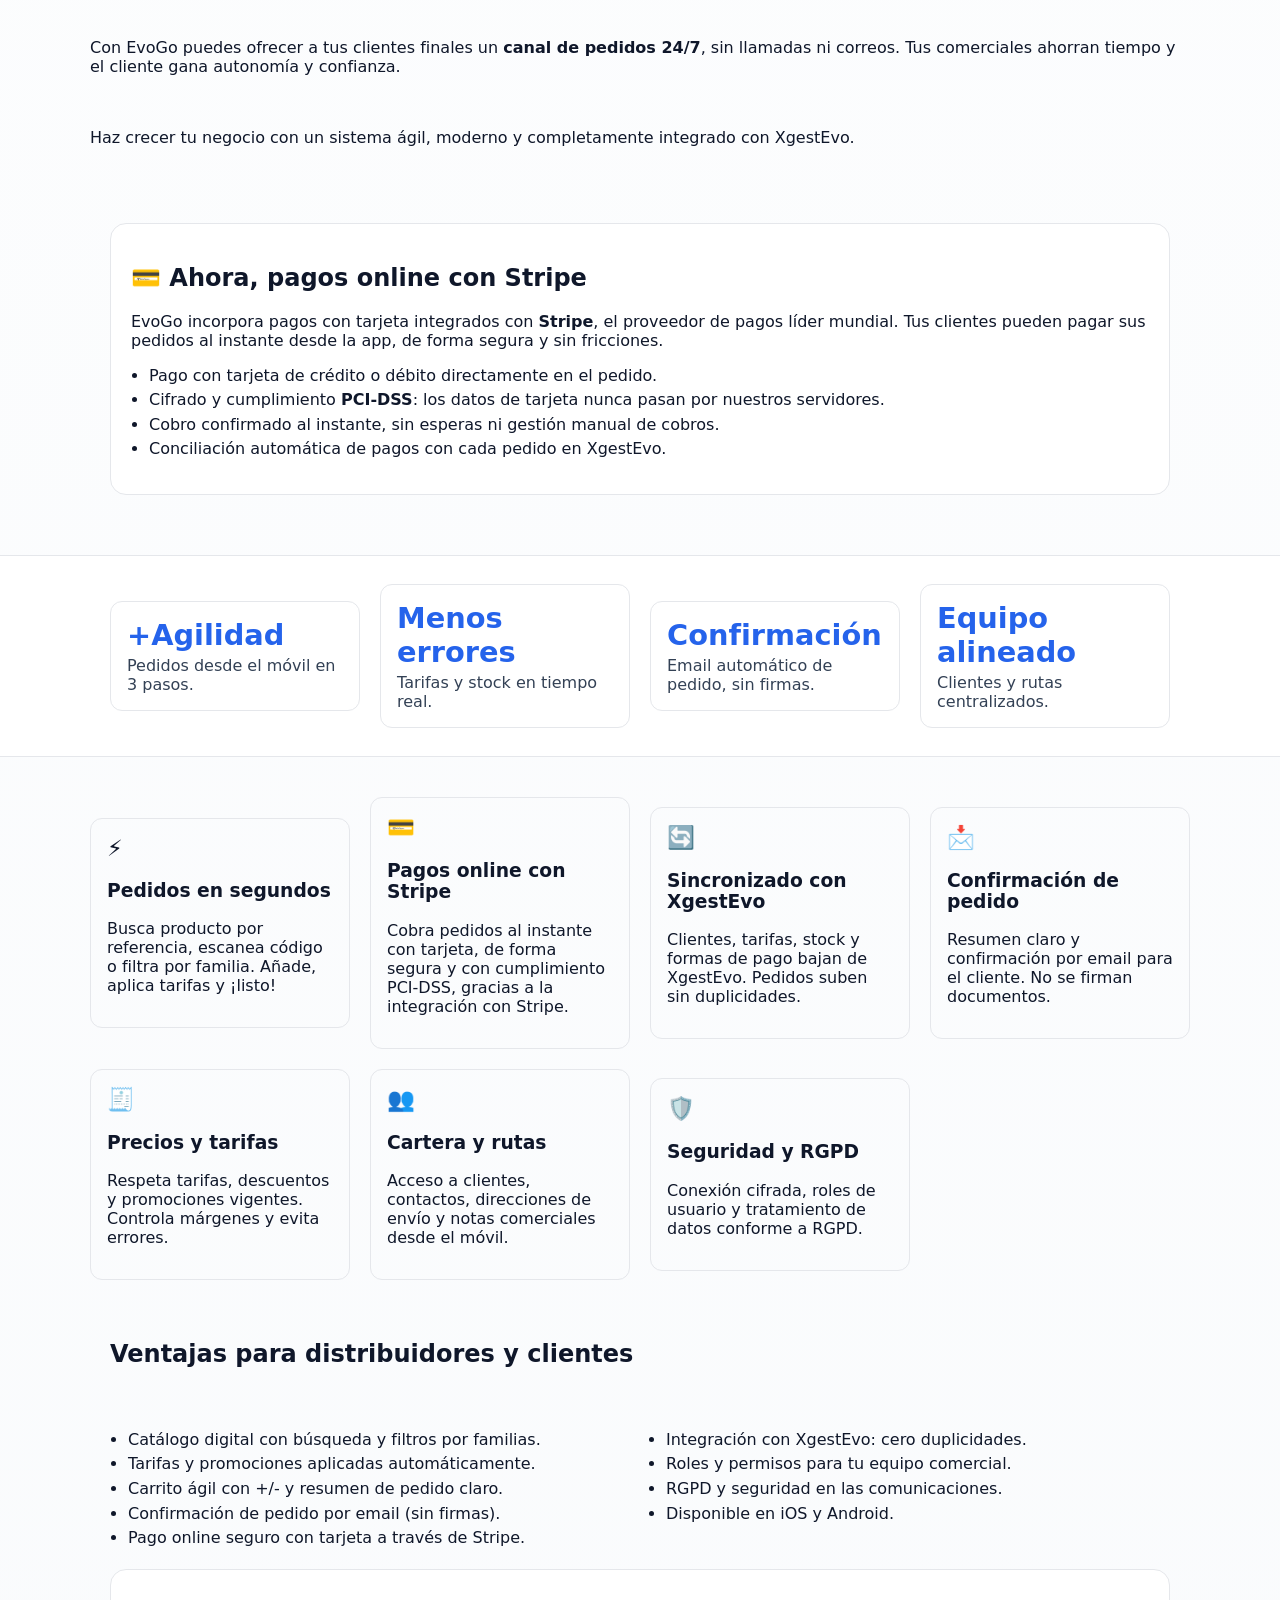
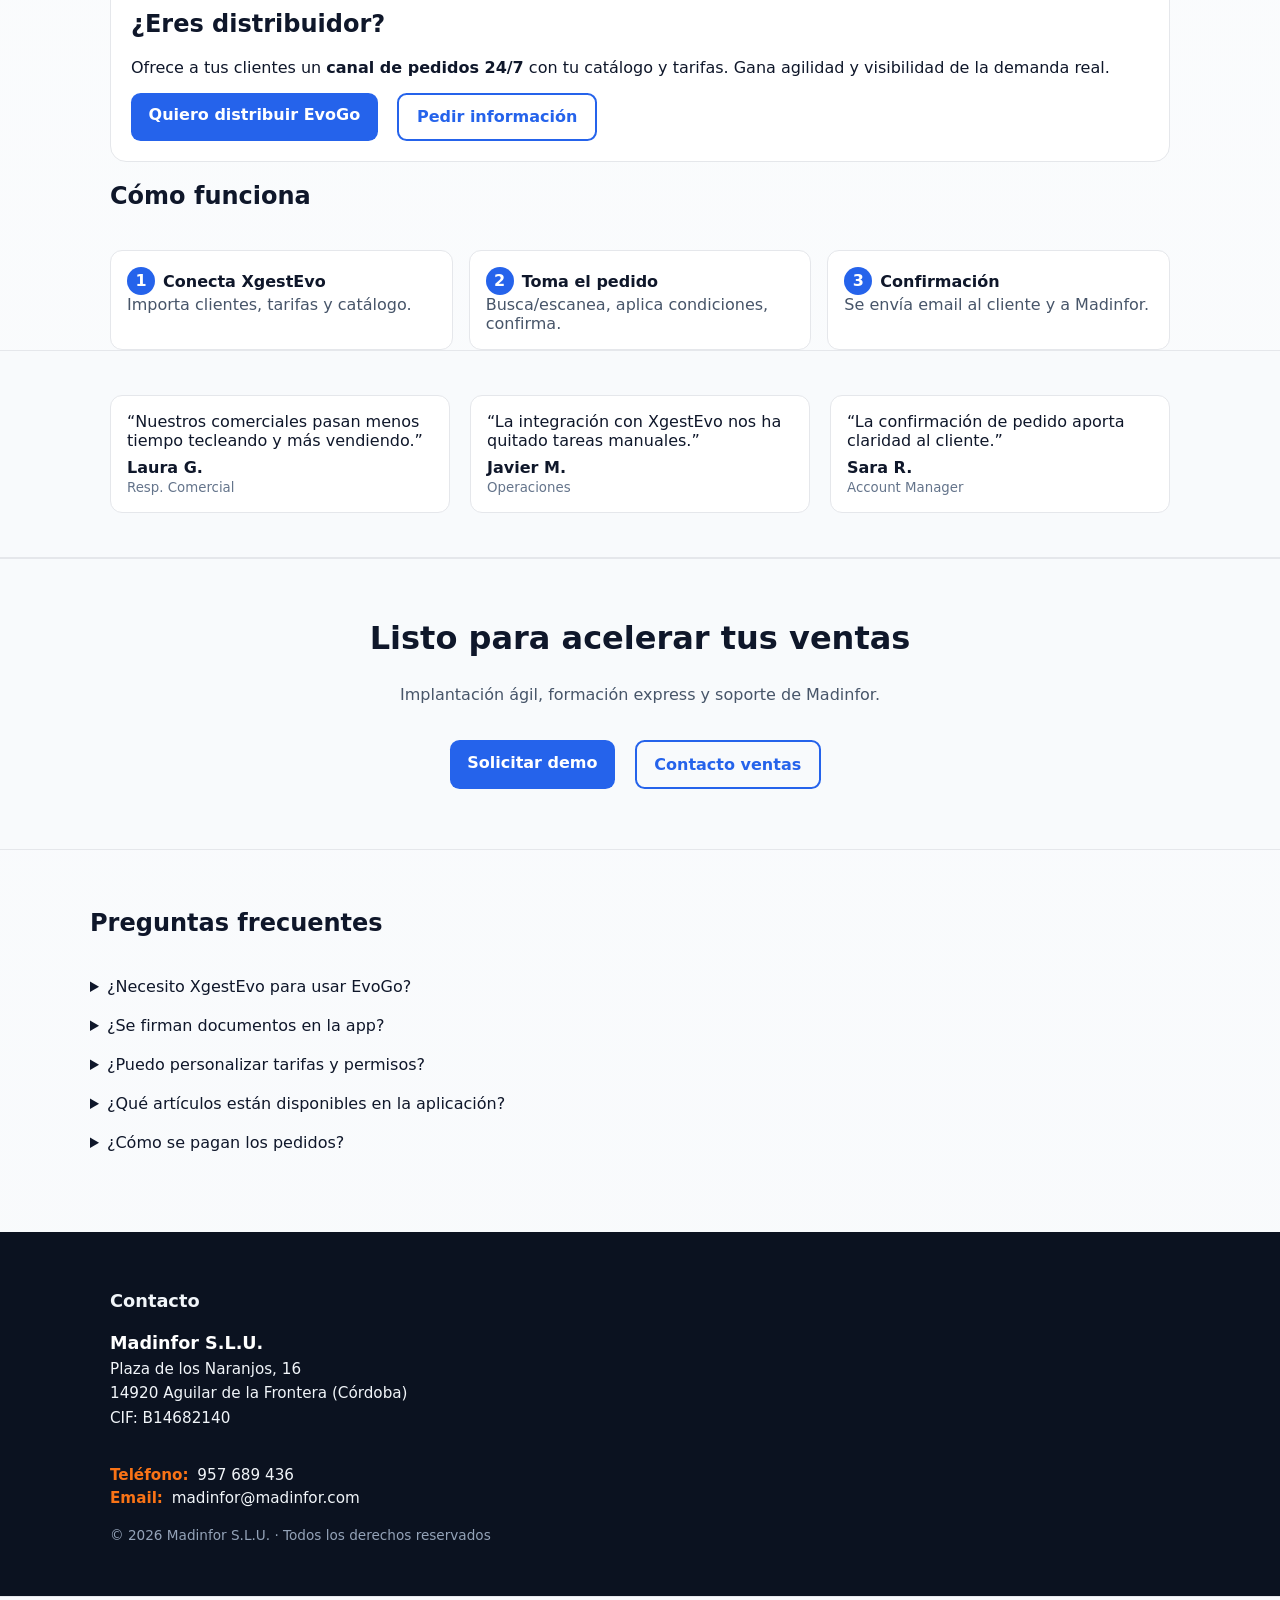
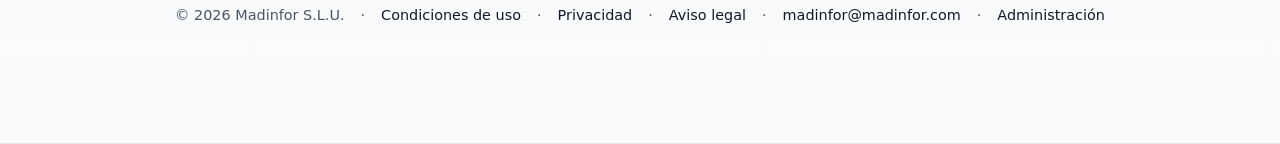
==== commit c8f6e351: "Add more real app details from the store listing Expand the app feature list with details verified a" ====
--- a/index.html
+++ b/index.html
@@ -144,6 +144,7 @@
     <div>
       <h1>Evo<span class="go-badge">Go</span></h1>
       <p class="subtitle">Cierra pedidos en minutos y sincroniza al instante con <strong>XgestEvo</strong>.</p>
+      <p class="muted" style="margin:-8px 0 4px">Descarga <strong>gratuita</strong> para Android y iOS.</p>
       <div class="store-badges">
         <a href="https://play.google.com/store/apps/details?id=com.madinfor.evogo" class="btn primary">Google Play</a>
         <a href="https://apps.apple.com/es/app/evogo/id6753867853" class="btn outline">App Store</a>
@@ -177,8 +178,12 @@
     <h2>Una app pensada para vender</h2>
     <p>EvoGo ofrece una experiencia intuitiva: listado de productos con precios claros, control de cantidades y acceso directo al carrito. Ideal para que tus clientes hagan pedidos sin complicaciones.</p>
     <ul class="muted">
-      <li>Catálogo digital siempre actualizado</li>
+      <li>Catálogo digital siempre actualizado, en vista de lista o cuadrícula a tu gusto</li>
+      <li>Búsqueda y filtro de productos por categorías</li>
       <li>Precios y tarifas personalizados según cliente</li>
+      <li>Venta por unidades sueltas o por packs/bloques</li>
+      <li>Barra de carrito siempre visible con el resumen del pedido</li>
+      <li>Campo de notas y observaciones en cada pedido</li>
       <li>Pedidos confirmados al instante por email</li>
       <li>Disponible para Android y iOS</li>
       <li>Seguridad garantizada con cumplimiento RGPD</li>
@@ -220,7 +225,7 @@
   <ul class="bullet">
     <li>🔒 <strong>Tus datos</strong> — actualiza nombre, teléfono y contraseña.</li>
     <li>📍 <strong>Direcciones</strong> — añade, edita o elimina direcciones de envío.</li>
-    <li>🛒 <strong>Pedidos</strong> — consulta el historial y el estado de tus pedidos.</li>
+    <li>🛒 <strong>Pedidos</strong> — consulta el historial, los importes y el estado de tus pedidos.</li>
     <li>📄 <strong>Facturas</strong> — descarga y revisa facturas y albaranes.</li>
   </ul>
   <div class="video-frame">
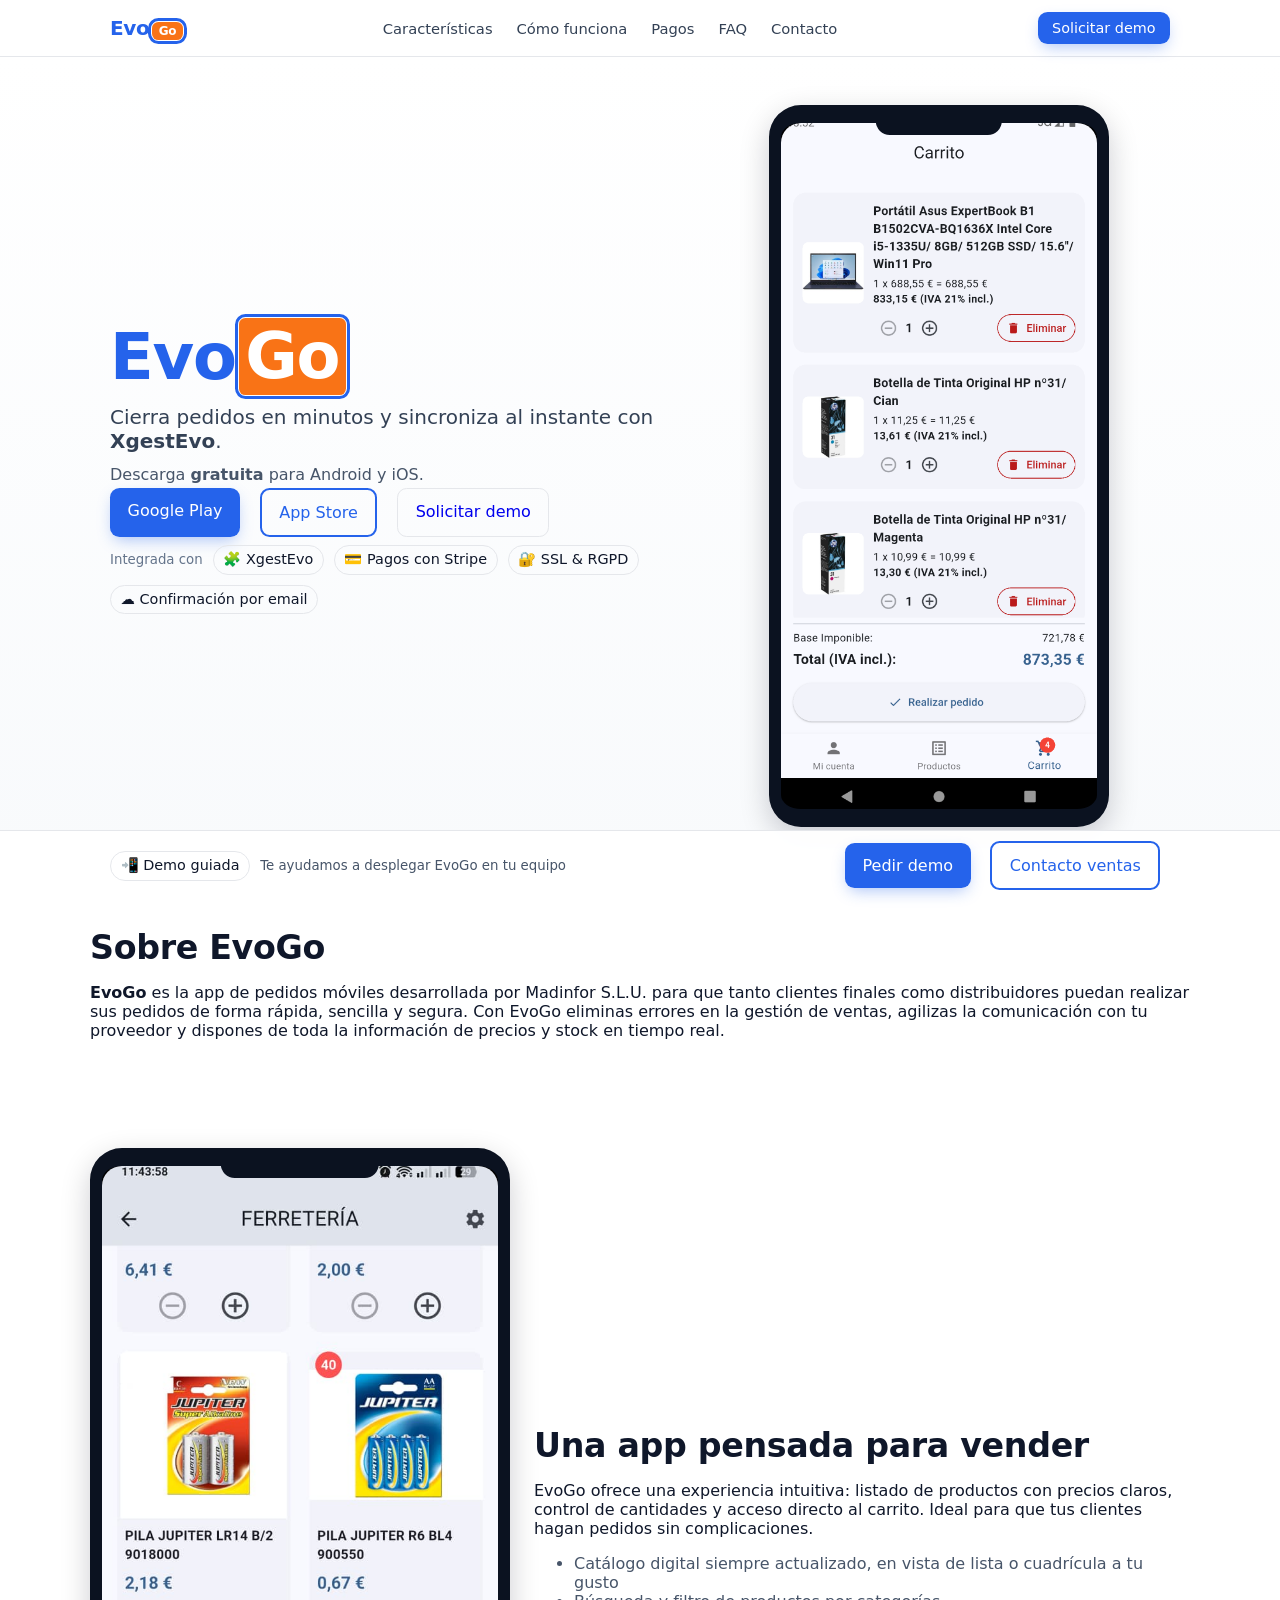
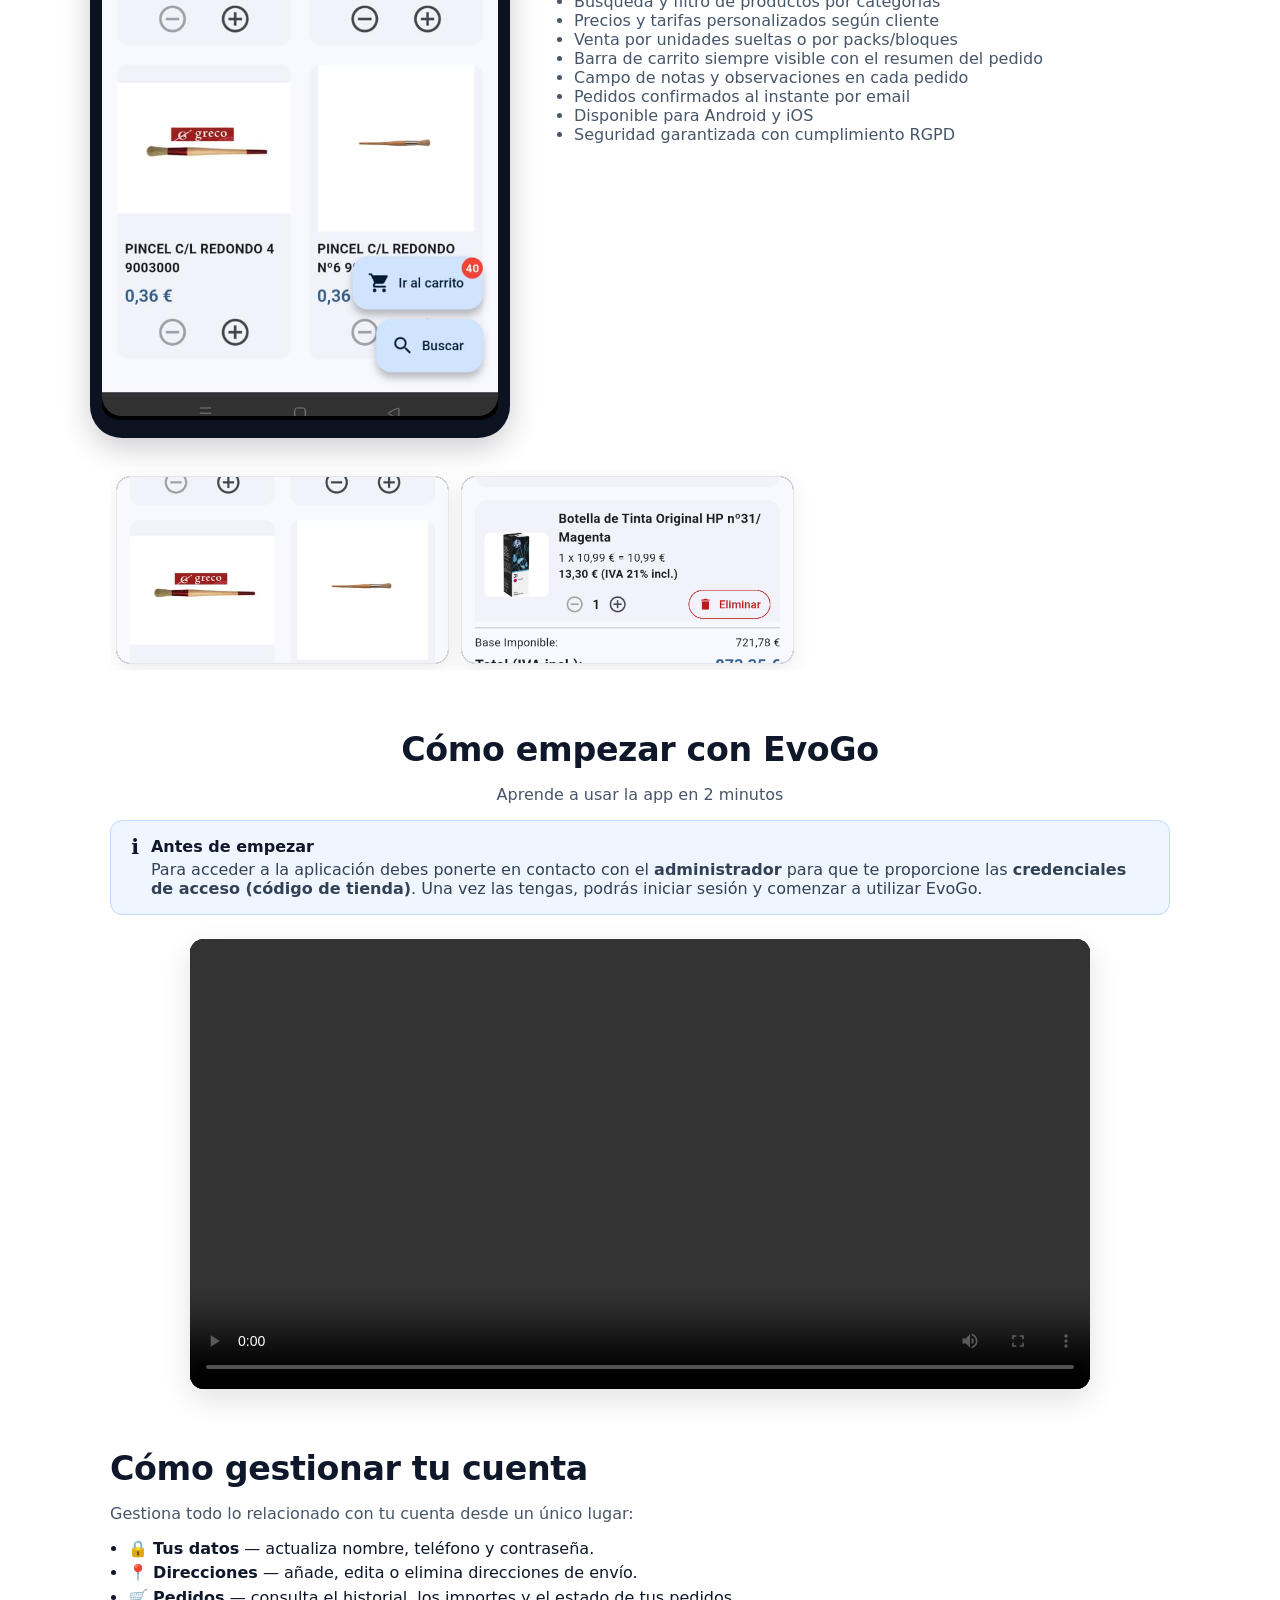
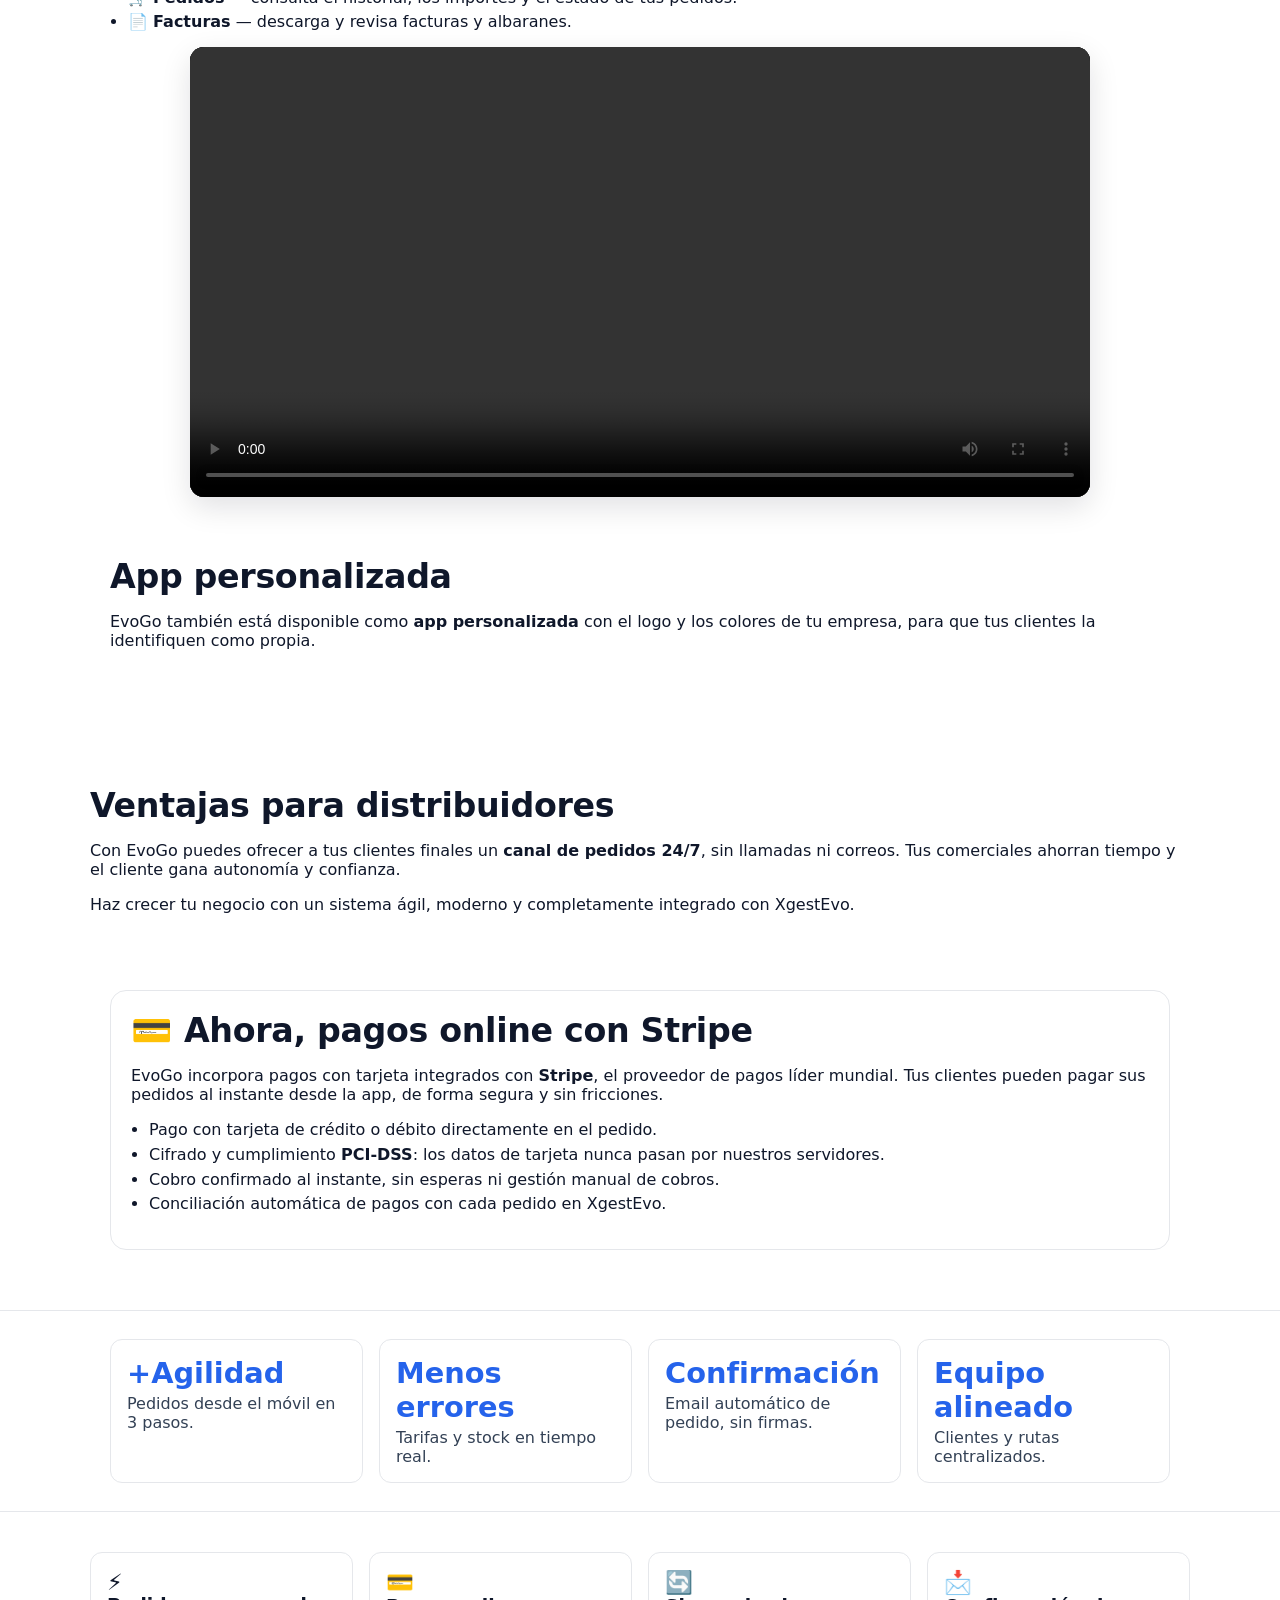
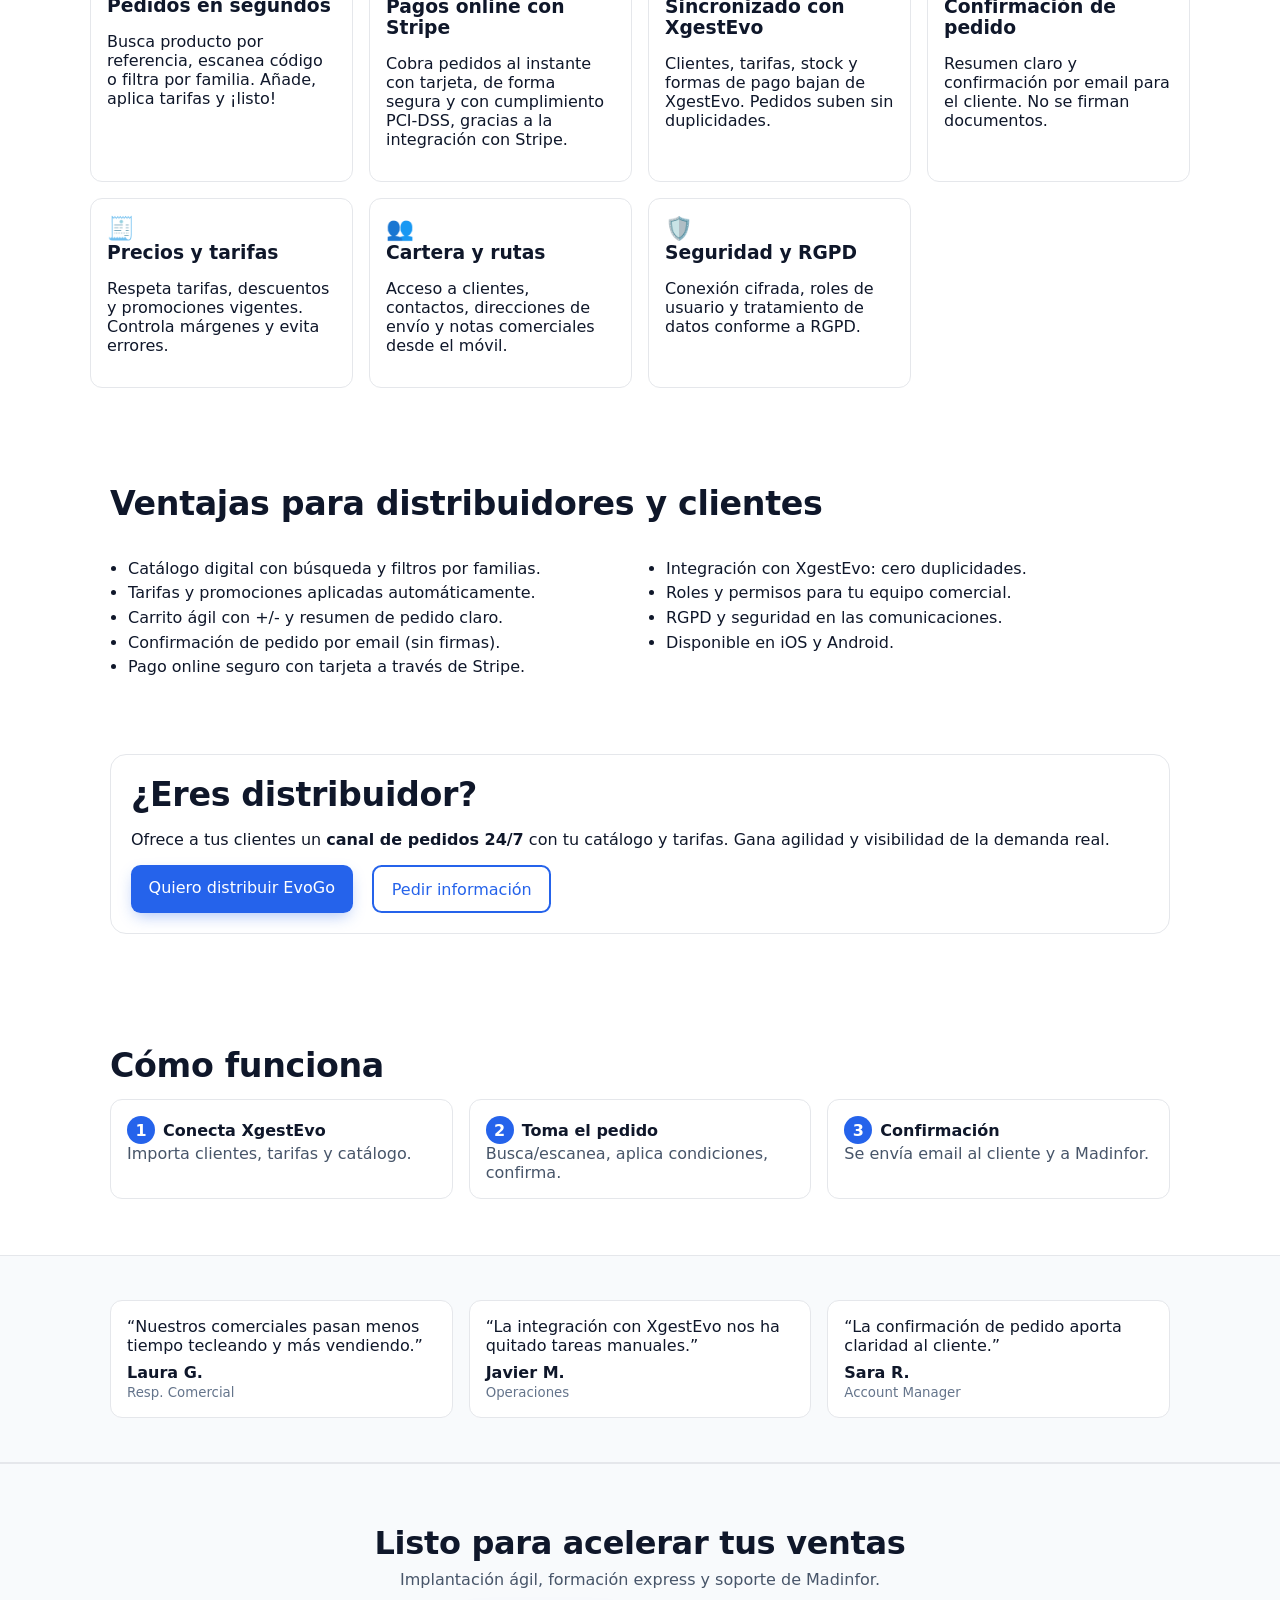
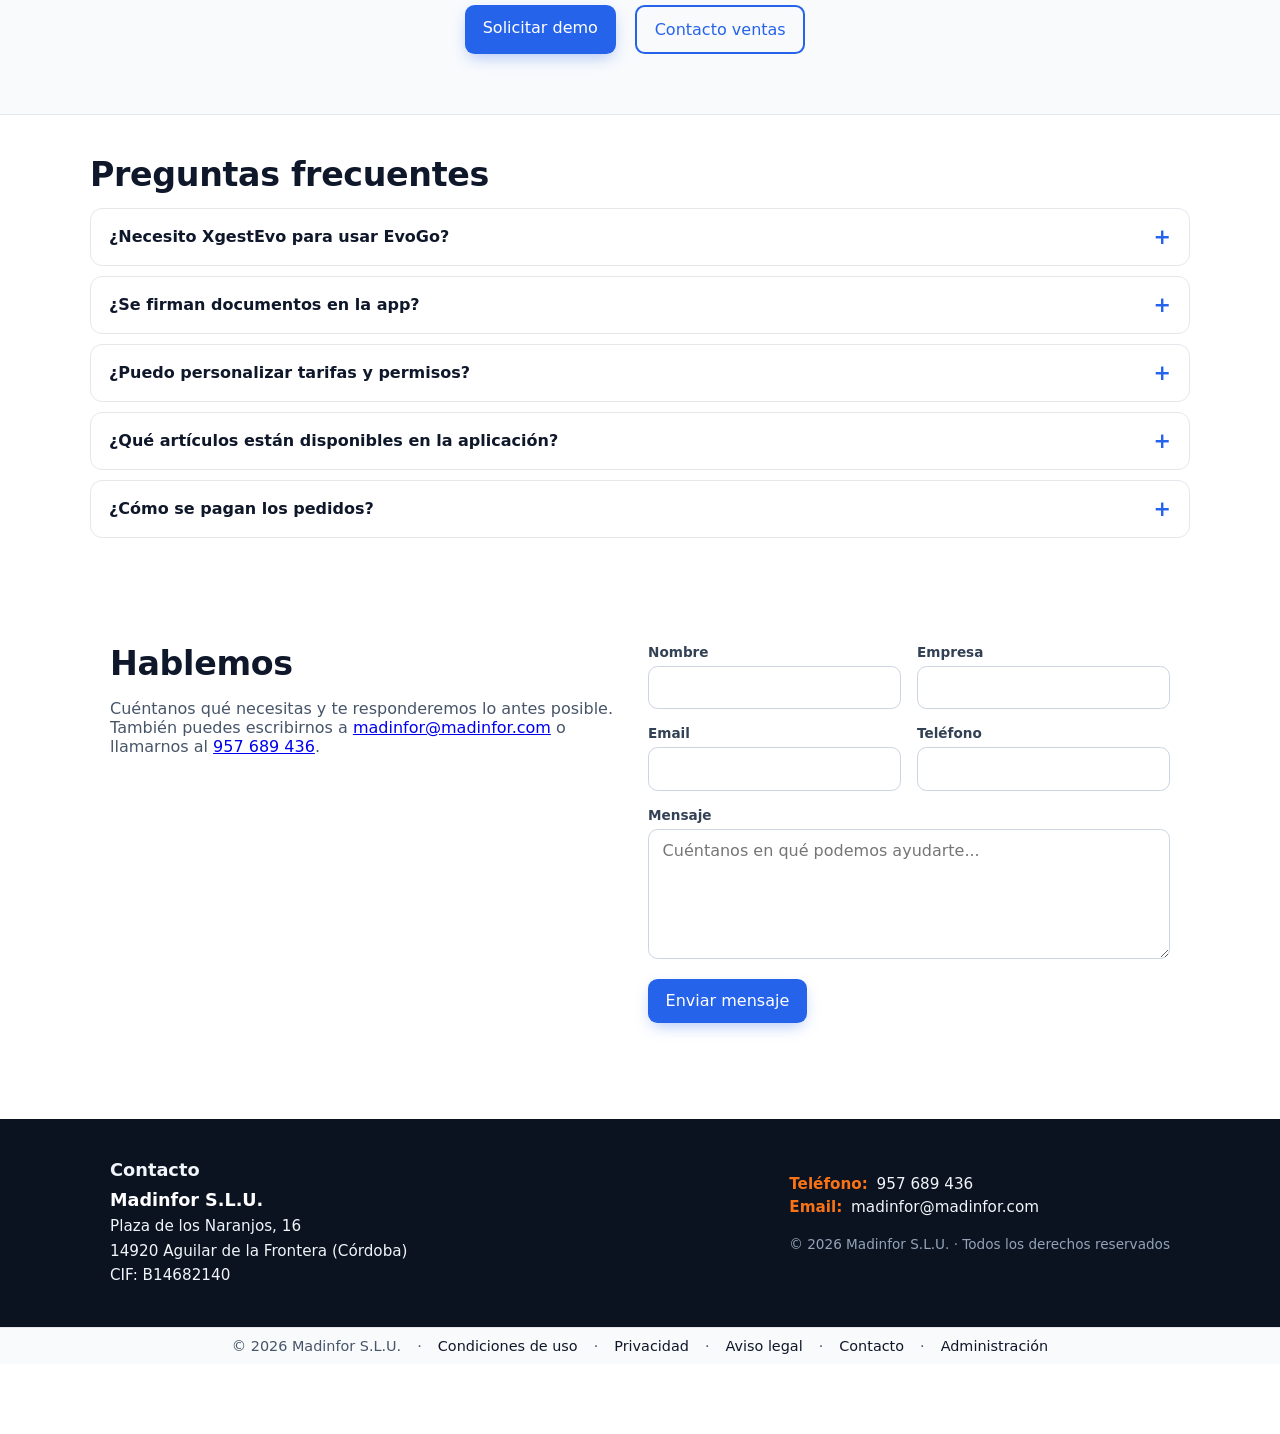
==== commit d3206403: "Add contact form, fix admin link, and give the site a more polished look - Replace the plain madinfo" ====
--- a/index.html
+++ b/index.html
@@ -53,9 +53,24 @@
     .muted{color:#475569}
     .chip{display:inline-flex;align-items:center;gap:8px;padding:.35rem .6rem;border:1px solid #e5e7eb;border-radius:999px;font-size:.9rem}
 
+    html{scroll-behavior:smooth}
+    section[id]{scroll-margin-top:76px}
+
+    /* Navegación superior */
+    .navbar{position:sticky;top:0;z-index:1050;background:#ffffffed;backdrop-filter:saturate(1.2) blur(8px);border-bottom:1px solid #e5e7eb}
+    .navbar .wrap{display:flex;align-items:center;justify-content:space-between;gap:16px;padding:12px 20px}
+    .nav-brand{font-weight:900;font-size:1.25rem;color:var(--blue);text-decoration:none;letter-spacing:-.02em}
+    .nav-links{display:none;gap:24px;align-items:center}
+    .nav-links a{color:#334155;text-decoration:none;font-size:.92rem;font-weight:500;transition:color .15s}
+    .nav-links a:hover{color:var(--blue)}
+    @media (min-width:860px){.nav-links{display:flex}}
+
     /* Hero mejorado */
-    .hero{position:relative;background:linear-gradient(180deg,#ffffff, #f8fafc)}
-    .hero .wrap{display:grid;gap:20px;align-items:center}
+    .hero{position:relative;background:linear-gradient(180deg,#ffffff, #f8fafc);padding:48px 0 40px}
+    .hero-grid{display:grid;gap:32px;align-items:center}
+    @media (min-width:900px){.hero-grid{grid-template-columns:1.1fr .9fr}}
+    .hero .phone.hero-phone{margin:0 auto;max-width:300px}
+    @media (min-width:900px){.hero .phone.hero-phone{max-width:340px}}
     .store-badges{display:flex;flex-wrap:wrap;gap:10px}
     .trust{display:flex;flex-wrap:wrap;gap:10px;align-items:center}
     .trust small{color:#64748b}
@@ -134,13 +149,41 @@
     /* Vídeo tutorial */
     .video-frame{max-width:900px;margin:0 auto;background:#0b0d10;border-radius:14px;overflow:hidden;box-shadow:0 10px 30px rgba(2,6,23,.12)}
     .video-frame video{width:100%;height:auto;max-height:70vh;display:block;object-fit:contain;background:#000}
+
+    /* Formulario de contacto */
+    .form-contact{display:grid;gap:16px}
+    .form-row{display:grid;gap:16px}
+    @media (min-width:640px){.form-row.two{grid-template-columns:1fr 1fr}}
+    .form-contact label{display:block;font-size:.85rem;font-weight:600;color:#334155;margin-bottom:6px}
+    .form-contact input,.form-contact textarea{width:100%;padding:.7rem .85rem;border:1px solid #cbd5e1;border-radius:.6rem;font:inherit;color:#0f172a;background:#fff;transition:border-color .15s,box-shadow .15s}
+    .form-contact input:focus,.form-contact textarea:focus{outline:none;border-color:var(--blue);box-shadow:0 0 0 3px #2563eb22}
+    .form-contact textarea{resize:vertical;min-height:130px}
+    .form-contact .hp{position:absolute;left:-9999px;top:auto;width:1px;height:1px;overflow:hidden}
+    .form-contact button{justify-self:start}
   </style>
 </head>
 <body>
 
+<!-- NAVEGACIÓN -->
+<nav class="navbar">
+  <div class="wrap">
+    <a href="#" class="nav-brand">Evo<span class="go-badge" style="font-size:.6em">Go</span></a>
+    <div class="nav-links">
+      <a href="#caracteristicas">Características</a>
+      <a href="#como-funciona">Cómo funciona</a>
+      <a href="#pagos">Pagos</a>
+      <a href="#faq">FAQ</a>
+      <a href="#contacto">Contacto</a>
+    </div>
+    <div class="nav-cta">
+      <a href="#contacto" class="btn primary" style="padding:.5rem .9rem;font-size:.9rem;margin:0">Solicitar demo</a>
+    </div>
+  </div>
+</nav>
+
 <!-- HERO -->
 <div class="hero">
-  <div class="wrap">
+  <div class="wrap hero-grid">
     <div>
       <h1>Evo<span class="go-badge">Go</span></h1>
       <p class="subtitle">Cierra pedidos en minutos y sincroniza al instante con <strong>XgestEvo</strong>.</p>
@@ -148,7 +191,7 @@
       <div class="store-badges">
         <a href="https://play.google.com/store/apps/details?id=com.madinfor.evogo" class="btn primary">Google Play</a>
         <a href="https://apps.apple.com/es/app/evogo/id6753867853" class="btn outline">App Store</a>
-        <a href="mailto:madinfor@madinfor.com" class="btn" style="border:1px solid #e5e7eb">Solicitar demo</a>
+        <a href="#contacto" class="btn" style="border:1px solid #e5e7eb">Solicitar demo</a>
       </div>
       <div class="trust" style="margin-top:8px">
         <small>Integrada con</small>
@@ -157,7 +200,11 @@
         <span class="chip">🔐 SSL & RGPD</span>
         <span class="chip">☁️ Confirmación por email</span>
       </div>
-    
+    </div>
+    <div class="phone hero-phone">
+      <div class="phone-notch"></div>
+      <img src="img/evogo_cart.png" alt="Pantalla de pedido en la app EvoGo" class="phone-screen">
+    </div>
   </div>
 </div>
 
@@ -250,7 +297,7 @@
 </section>
 
 <!-- PAGOS CON STRIPE -->
-<section class="wrap" style="padding:0 20px 60px">
+<section id="pagos" class="wrap" style="padding:0 20px 60px">
   <div class="dist-card">
     <h2>💳 Ahora, pagos online con Stripe</h2>
     <p>EvoGo incorpora pagos con tarjeta integrados con <strong>Stripe</strong>, el proveedor de pagos líder mundial. Tus clientes pueden pagar sus pedidos al instante desde la app, de forma segura y sin fricciones.</p>
@@ -286,7 +333,7 @@
 </section>
 
 <!-- BENEFICIOS / FEATURES -->
-<section class="features wrap">
+<section id="caracteristicas" class="features wrap">
   <div class="feature">
     <div class="feature-icon">⚡</div>
     <h3>Pedidos en segundos</h3>
@@ -325,7 +372,7 @@
 </section>
 
 <!-- VENTAJAS -->
-<section class="wrap benefits">
+<section class="wrap benefits" style="padding:56px 20px">
   <h2>Ventajas para distribuidores y clientes</h2>
   <div class="grid grid-2">
     <ul class="bullet">
@@ -345,19 +392,19 @@
 </section>
 
 <!-- DISTRIBUIDORES CTA -->
-<section class="wrap dist-cta">
+<section class="wrap dist-cta" style="padding:0 20px 56px">
   <div class="dist-card">
     <h2>¿Eres distribuidor?</h2>
     <p>Ofrece a tus clientes un <strong>canal de pedidos 24/7</strong> con tu catálogo y tarifas. Gana agilidad y visibilidad de la demanda real.</p>
     <div class="store-badges">
-      <a href="mailto:madinfor@madinfor.com" class="btn primary">Quiero distribuir EvoGo</a>
-      <a href="mailto:madinfor@madinfor.com" class="btn outline">Pedir información</a>
+      <a href="#contacto" class="btn primary">Quiero distribuir EvoGo</a>
+      <a href="#contacto" class="btn outline">Pedir información</a>
     </div>
   </div>
 </section>
 
 <!-- CÓMO FUNCIONA -->
-<section class="wrap">
+<section id="como-funciona" class="wrap" style="padding:56px 20px">
   <h2>Cómo funciona</h2>
   <div class="grid grid-3 steps">
     <div class="step"><strong>Conecta XgestEvo</strong><br><span class="muted">Importa clientes, tarifas y catálogo.</span></div>
@@ -381,14 +428,14 @@
     <h2>Listo para acelerar tus ventas</h2>
     <p>Implantación ágil, formación express y soporte de Madinfor.</p>
     <div class="store-badges" style="justify-content:center">
-      <a href="mailto:madinfor@madinfor.com" class="btn primary">Solicitar demo</a>
-      <a href="mailto:madinfor@madinfor.com" class="btn outline">Contacto ventas</a>
+      <a href="#contacto" class="btn primary">Solicitar demo</a>
+      <a href="#contacto" class="btn outline">Contacto ventas</a>
     </div>
   </div>
 </section>
 
 <!-- FAQ -->
-<section class="wrap" style="padding:40px 0">
+<section id="faq" class="wrap" style="padding:40px 0">
   <h2>Preguntas frecuentes</h2>
   <details>
     <summary>¿Necesito XgestEvo para usar EvoGo?</summary>
@@ -412,6 +459,48 @@
   </details>
 </section>
 
+<!-- FORMULARIO DE CONTACTO -->
+<section id="contacto" class="wrap" style="padding:56px 20px">
+  <div class="grid grid-2" style="align-items:start">
+    <div>
+      <h2>Hablemos</h2>
+      <p class="muted">Cuéntanos qué necesitas y te responderemos lo antes posible. También puedes escribirnos a <a href="mailto:madinfor@madinfor.com">madinfor@madinfor.com</a> o llamarnos al <a href="tel:+34957689436">957 689 436</a>.</p>
+    </div>
+    <form class="form-contact" action="https://formsubmit.co/madinfor@madinfor.com" method="POST">
+      <input type="text" name="_honey" class="hp" tabindex="-1" autocomplete="off">
+      <input type="hidden" name="_subject" value="Nuevo mensaje desde evogo.app">
+      <input type="hidden" name="_template" value="table">
+      <input type="hidden" name="_captcha" value="true">
+      <input type="hidden" name="_next" value="https://www.evogo.app/gracias.html">
+      <div class="form-row two">
+        <div>
+          <label for="cf-nombre">Nombre</label>
+          <input id="cf-nombre" type="text" name="Nombre" required>
+        </div>
+        <div>
+          <label for="cf-empresa">Empresa</label>
+          <input id="cf-empresa" type="text" name="Empresa">
+        </div>
+      </div>
+      <div class="form-row two">
+        <div>
+          <label for="cf-email">Email</label>
+          <input id="cf-email" type="email" name="Email" required>
+        </div>
+        <div>
+          <label for="cf-telefono">Teléfono</label>
+          <input id="cf-telefono" type="tel" name="Teléfono">
+        </div>
+      </div>
+      <div>
+        <label for="cf-mensaje">Mensaje</label>
+        <textarea id="cf-mensaje" name="Mensaje" required placeholder="Cuéntanos en qué podemos ayudarte..."></textarea>
+      </div>
+      <button type="submit" class="btn primary">Enviar mensaje</button>
+    </form>
+  </div>
+</section>
+
 <!-- Contacto (Madinfor S.L.U.) -->
 <footer class="site-footer">
   <div class="wrap footer-grid">
@@ -445,9 +534,9 @@
     <span>·</span>
     <a href="#" onclick="showText('legal');return false;">Aviso legal</a>
     <span>·</span>
-    <a href="mailto:madinfor@madinfor.com">madinfor@madinfor.com</a>
+    <a href="#contacto">Contacto</a>
     <span>·</span>
-    <a href="/admin/login">Administración</a>
+    <a href="https://api.evogo.app/admin/login">Administración</a>
   </div>
 </div>
 
@@ -459,8 +548,8 @@
       <small class="muted">Te ayudamos a desplegar EvoGo en tu equipo</small>
     </div>
     <div class="mini">
-      <a href="mailto:madinfor@madinfor.com" class="btn primary">Pedir demo</a>
-      <a href="mailto:madinfor@madinfor.com" class="btn outline">Contacto ventas</a>
+      <a href="#contacto" class="btn primary">Pedir demo</a>
+      <a href="#contacto" class="btn outline">Contacto ventas</a>
     </div>
   </div>
 </div>
--- a/css/evogo.css
+++ b/css/evogo.css
@@ -1,16 +1,37 @@
 :root{--blue:#2563eb;--orange:#f97316;--dark:#0b1220;}
-*{box-sizing:border-box}body{margin:0;font-family:Inter,system-ui,Segoe UI,Roboto,Arial,sans-serif;color:#0f172a;background:#fff}
+*{box-sizing:border-box}
+body{margin:0;font-family:Inter,system-ui,Segoe UI,Roboto,Arial,sans-serif;color:#0f172a;background:#fff;-webkit-font-smoothing:antialiased;text-rendering:optimizeLegibility}
+h2{font-size:clamp(1.5rem,2.6vw,2.1rem);margin:0 0 14px;letter-spacing:-.01em;color:#0f172a}
+h3{margin:0 0 6px}
 .wrap{max-width:1100px;margin:0 auto;padding:0 20px}
 .hero{background:#fff;padding:80px 0 40px;border-bottom:1px solid #e5e7eb}
 .hero h1{font-size:clamp(2.2rem,5vw,4rem);margin:0 0 10px;color:var(--blue);font-weight:900;letter-spacing:-.02em}
 .go-badge{display:inline-block;margin-left:.2rem;background:var(--orange);color:#fff;padding:.1rem .4rem;border-radius:.4rem;outline:3px solid var(--blue);outline-offset:.12rem}
 .subtitle{color:#334155;margin:0 0 20px;font-size:clamp(1rem,2.5vw,1.25rem)}
-.btn{display:inline-block;padding:.8rem 1.1rem;border-radius:.6rem;text-decoration:none;font-weight:600;margin-right:.6rem}
-.btn.primary{background:var(--blue);color:#fff}
+.btn{display:inline-block;padding:.8rem 1.1rem;border-radius:.6rem;text-decoration:none;font-weight:600;margin-right:.6rem;transition:transform .15s ease,box-shadow .15s ease,background-color .15s ease,color .15s ease;cursor:pointer;border:0;font:inherit}
+.btn.primary{background:var(--blue);color:#fff;box-shadow:0 6px 16px -4px rgba(37,99,235,.4)}
+.btn.primary:hover{background:#1d4ed8;transform:translateY(-1px);box-shadow:0 10px 22px -6px rgba(37,99,235,.5)}
 .btn.outline{border:2px solid var(--blue);color:var(--blue)}
+.btn.outline:hover{background:var(--blue);color:#fff;transform:translateY(-1px)}
+.btn:active{transform:translateY(0)}
 .features{display:grid;grid-template-columns:repeat(auto-fit,minmax(240px,1fr));gap:16px;padding:40px 0}
-.feature{border:1px solid #e5e7eb;border-radius:12px;padding:16px}
+.feature{border:1px solid #e5e7eb;border-radius:12px;padding:16px;background:#fff;transition:box-shadow .2s ease,transform .2s ease}
+.feature:hover{box-shadow:0 10px 24px -8px rgba(2,6,23,.12);transform:translateY(-2px)}
 .screenshot img{width:100%;border-radius:12px;border:1px solid #e5e7eb}
 .cta2{background:#f8fafc;padding:60px 0;text-align:center;border-top:1px solid #e5e7eb;border-bottom:1px solid #e5e7eb}
 .cta2 h2{margin:0 0 8px;font-size:clamp(1.4rem,3.5vw,2rem)}
 .cta2 p{margin:0 0 16px;color:#475569}
+
+/* Tarjetas con hover consistente */
+.stat,.quote,.step,.dist-card{transition:box-shadow .2s ease,transform .2s ease}
+.stat:hover,.quote:hover,.step:hover{box-shadow:0 10px 24px -8px rgba(2,6,23,.12);transform:translateY(-2px)}
+.dist-card:hover{box-shadow:0 12px 28px -10px rgba(2,6,23,.14)}
+
+/* FAQ */
+details{border:1px solid #e5e7eb;border-radius:12px;padding:0 18px;margin-bottom:10px;background:#fff;transition:box-shadow .2s ease}
+details[open]{box-shadow:0 6px 18px -8px rgba(2,6,23,.1)}
+details summary{cursor:pointer;padding:16px 0;font-weight:600;color:#0f172a;list-style:none;display:flex;justify-content:space-between;align-items:center;gap:12px}
+details summary::-webkit-details-marker{display:none}
+details summary:after{content:"+";font-size:1.3rem;color:var(--blue);transition:transform .2s ease;flex:none}
+details[open] summary:after{transform:rotate(45deg)}
+details p{margin:0 0 16px;color:#475569}
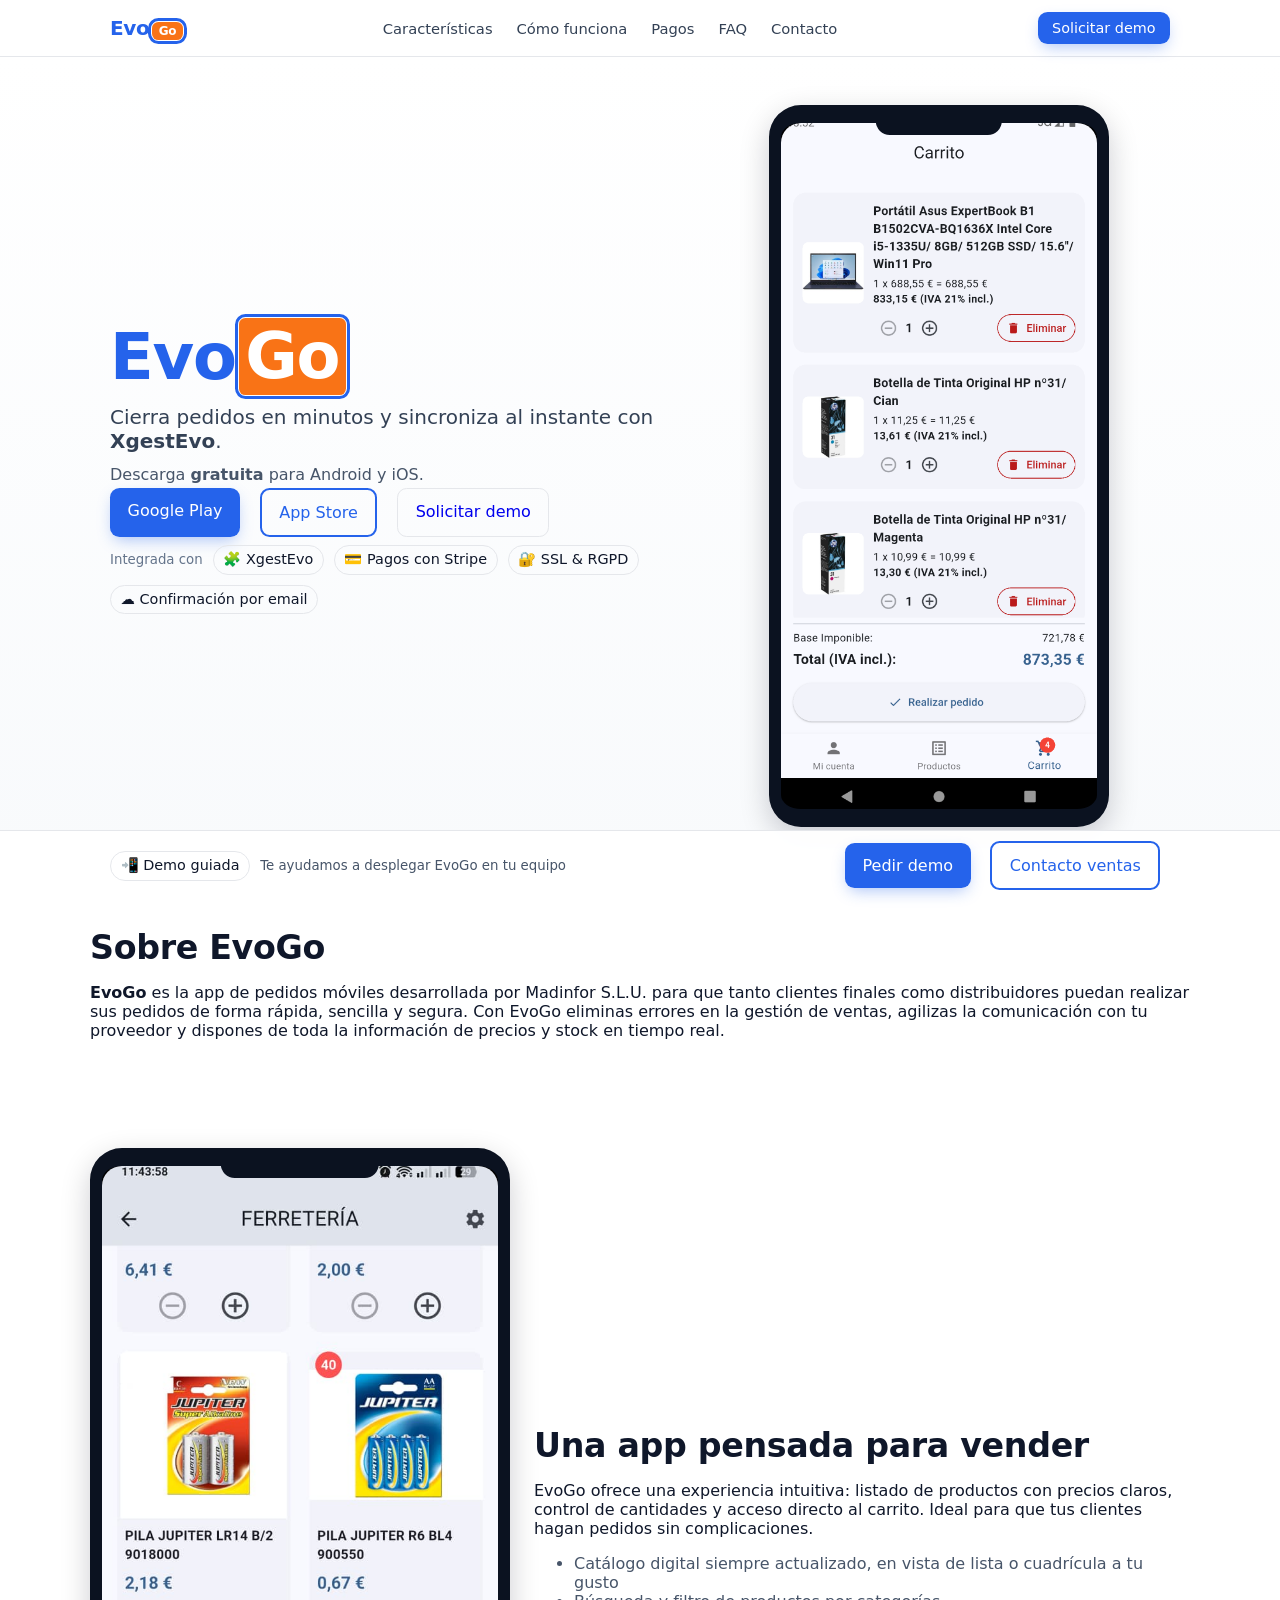
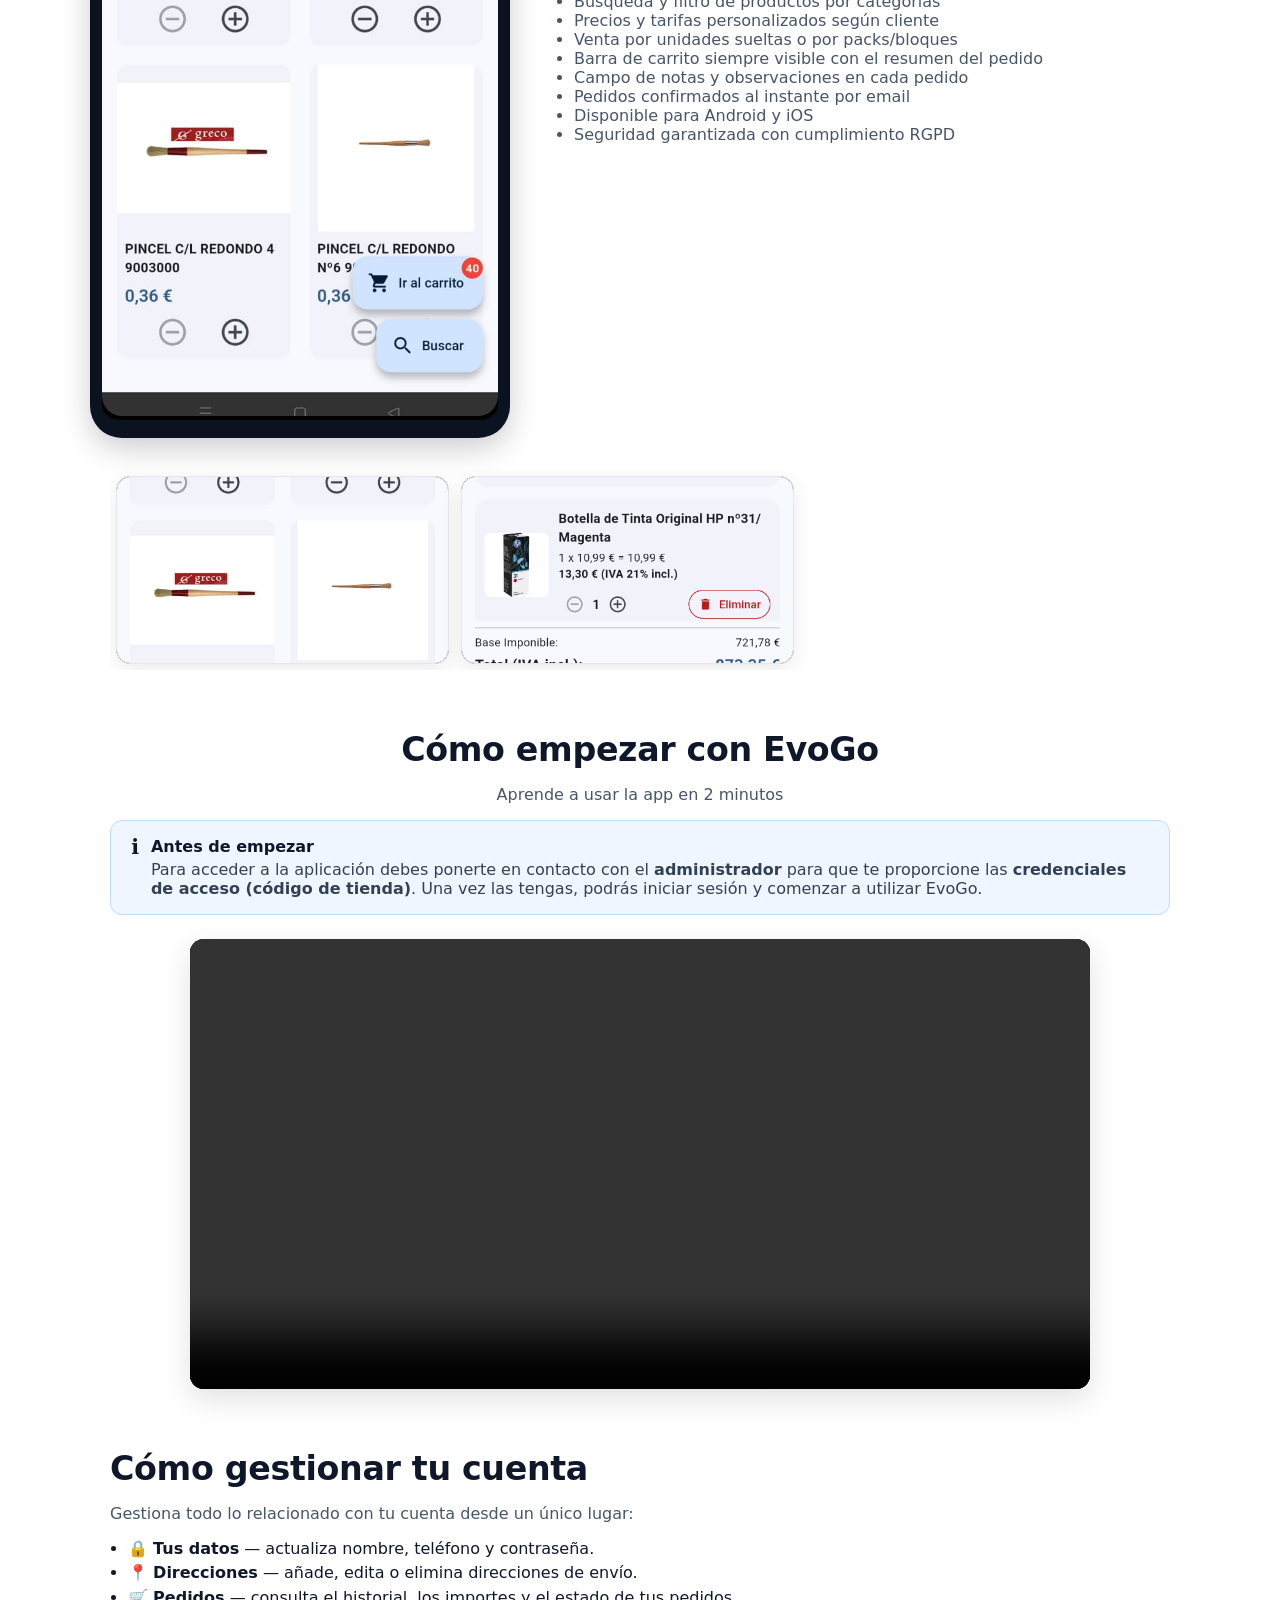
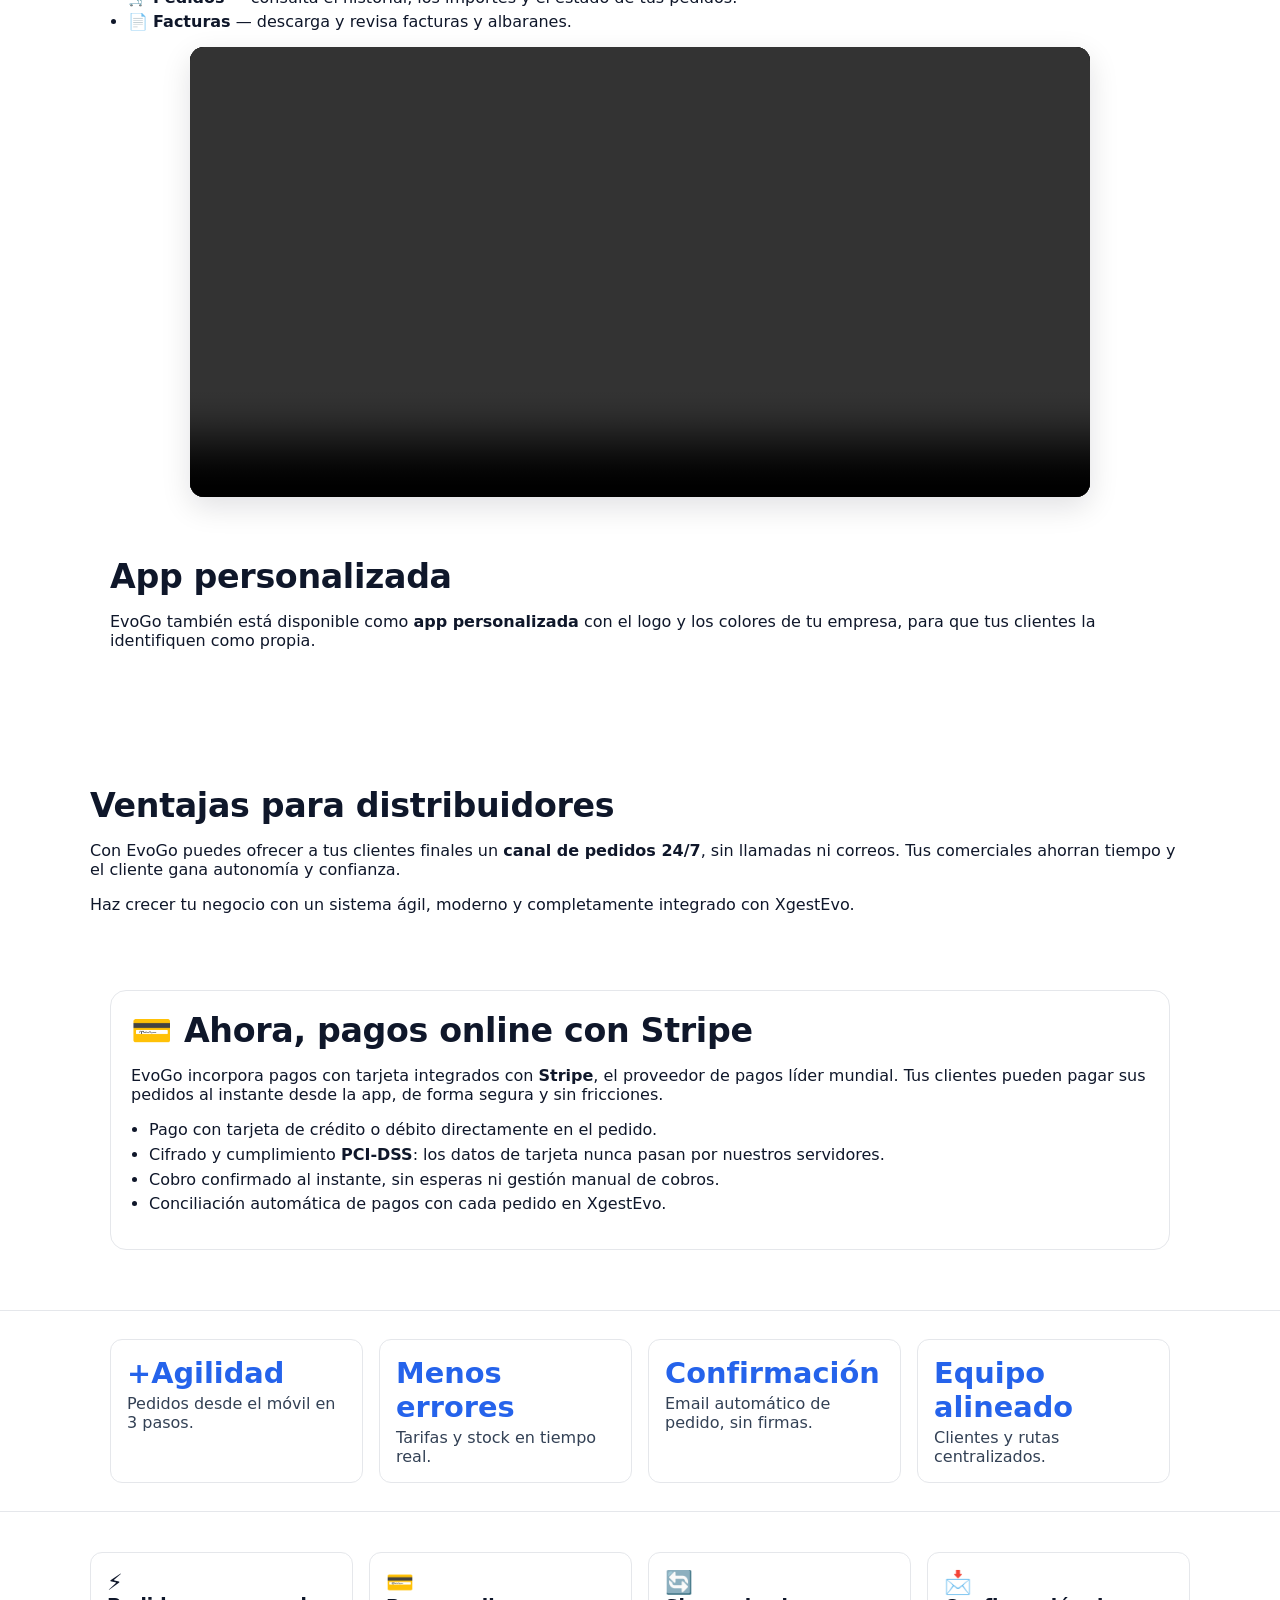
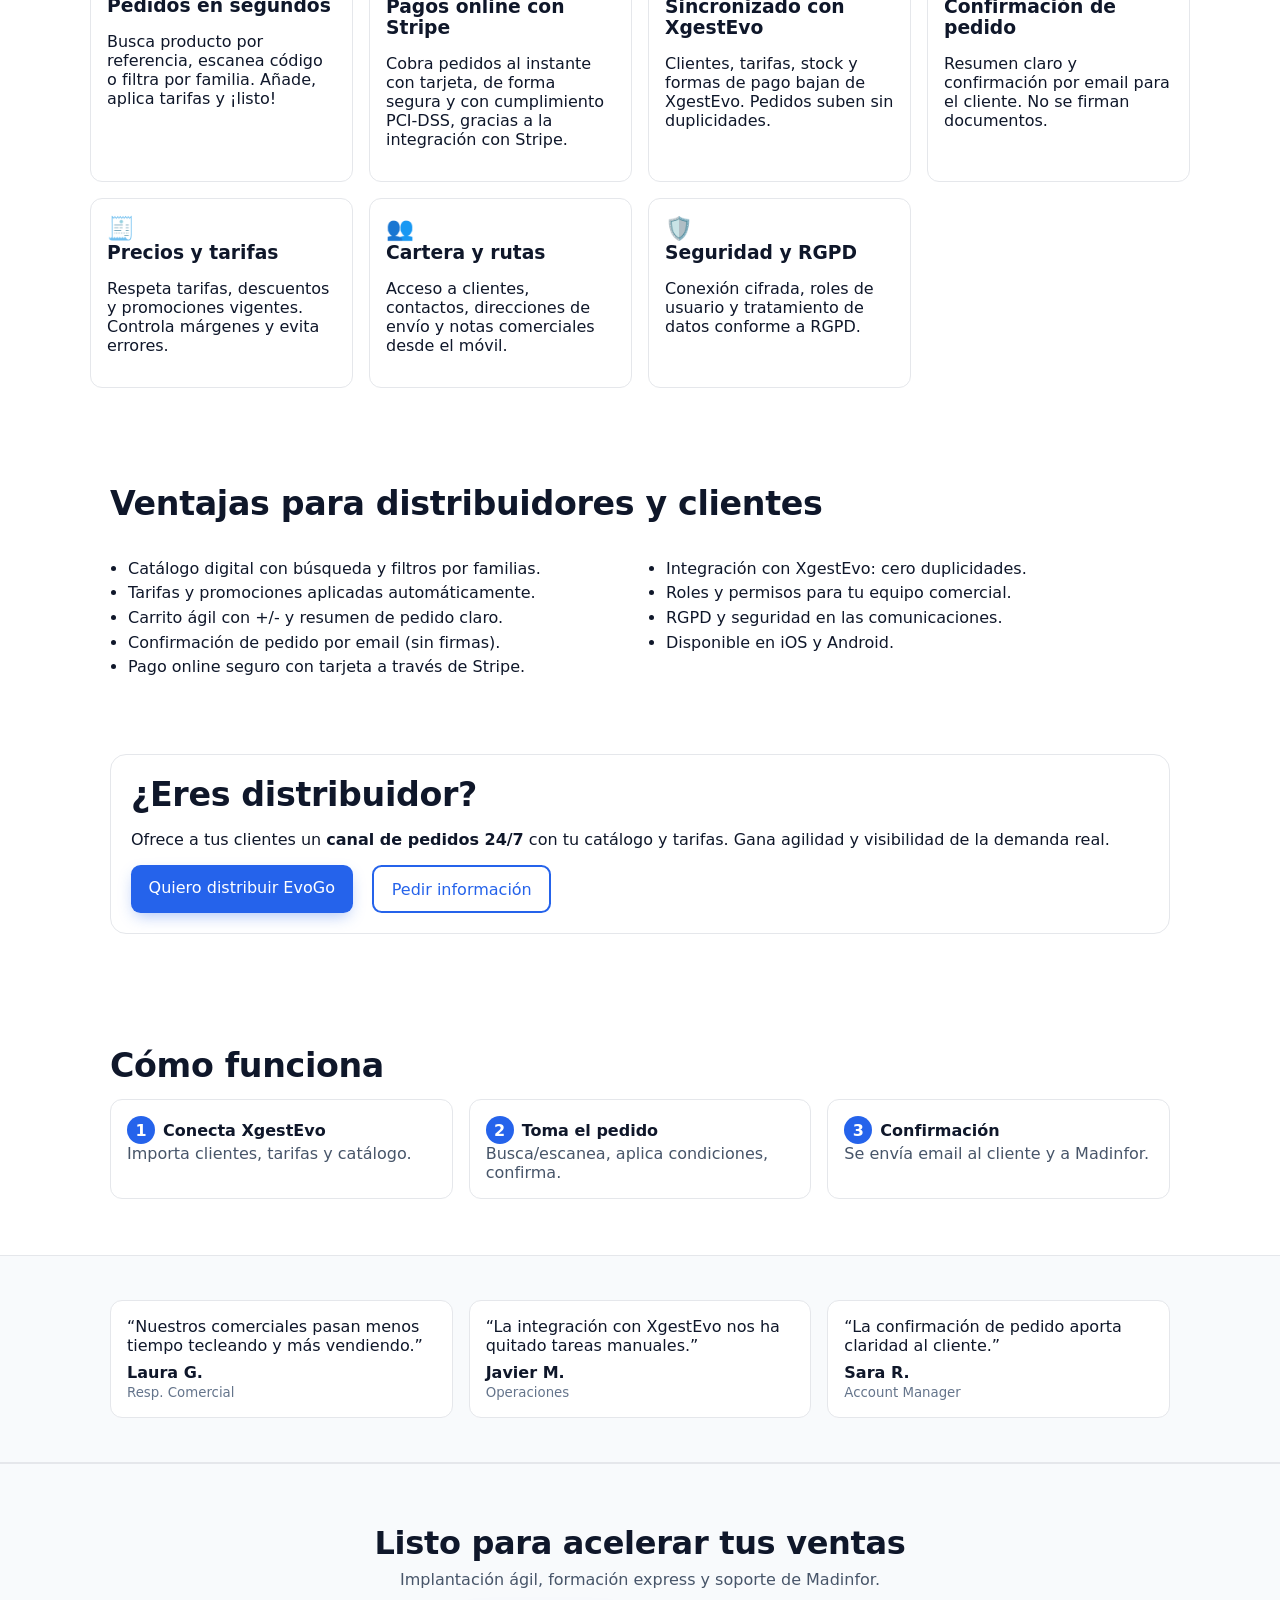
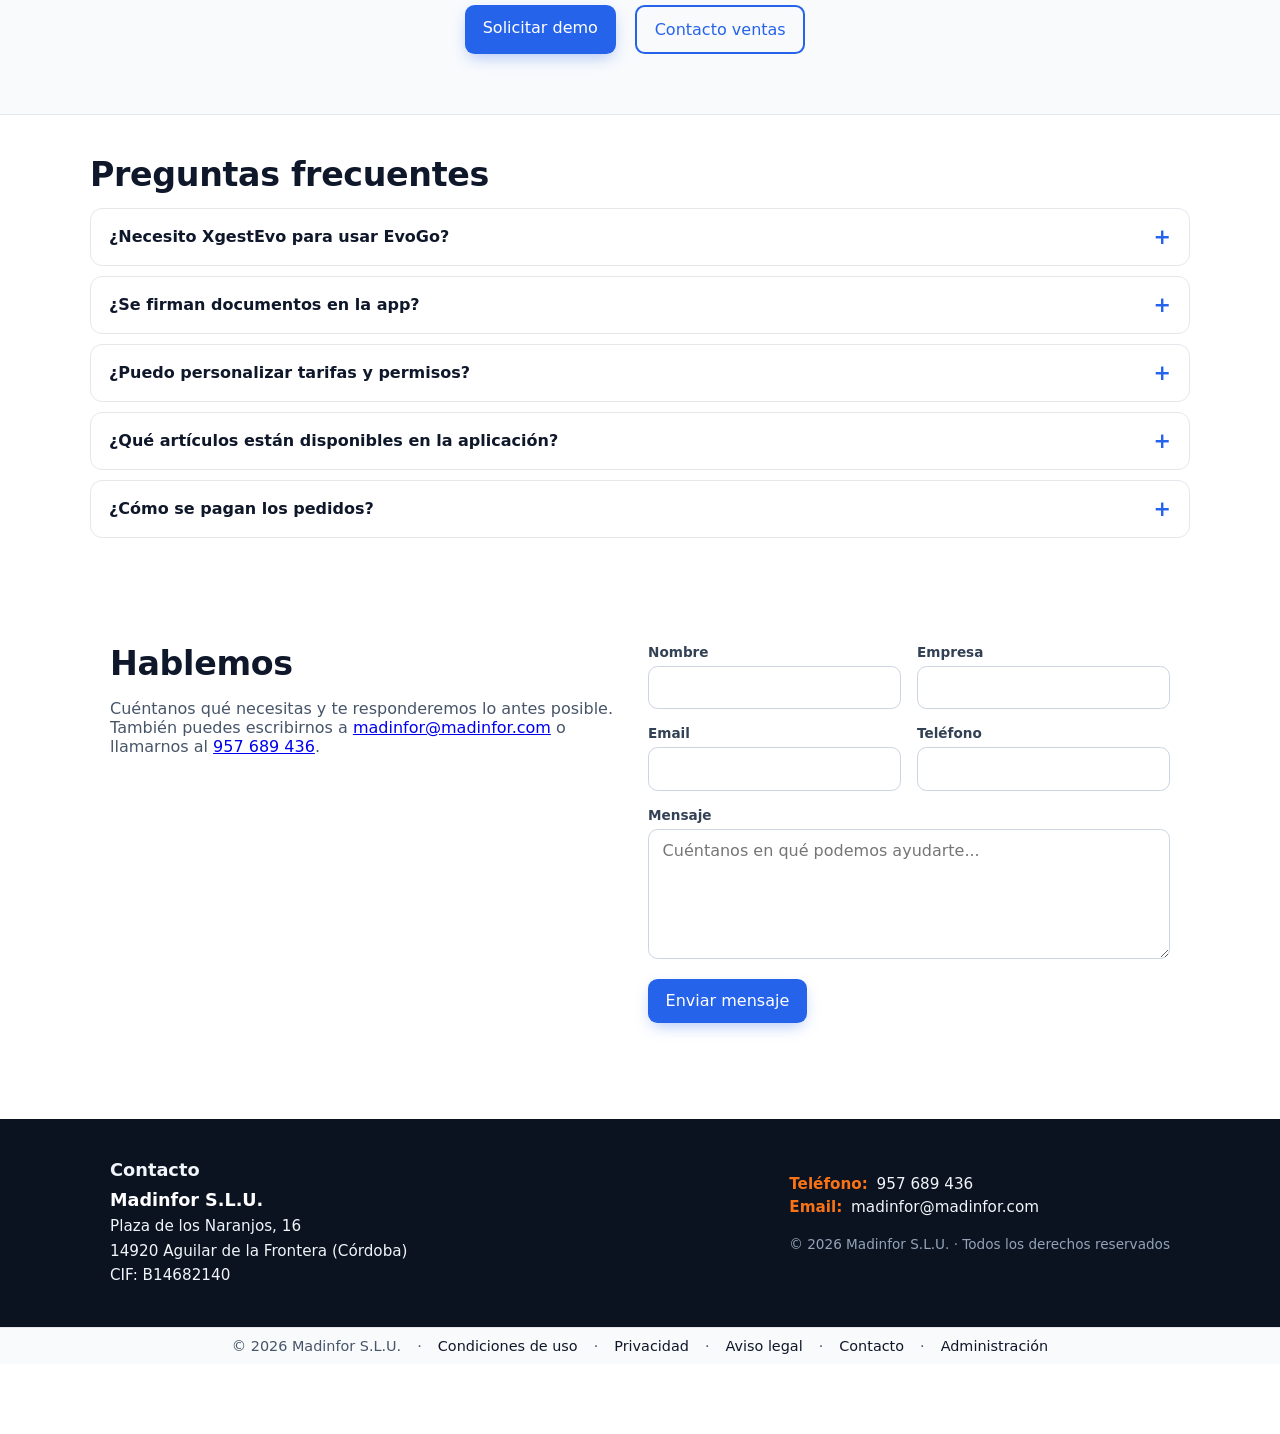
==== commit 9d0c9485: "Replace FormSubmit with a self-hosted SMTP contact form Sends via hola@evogo.app (servicios.evogo.ap" ====
--- a/index.html
+++ b/index.html
@@ -466,12 +466,9 @@
       <h2>Hablemos</h2>
       <p class="muted">Cuéntanos qué necesitas y te responderemos lo antes posible. También puedes escribirnos a <a href="mailto:madinfor@madinfor.com">madinfor@madinfor.com</a> o llamarnos al <a href="tel:+34957689436">957 689 436</a>.</p>
     </div>
-    <form class="form-contact" action="https://formsubmit.co/madinfor@madinfor.com" method="POST">
-      <input type="text" name="_honey" class="hp" tabindex="-1" autocomplete="off">
-      <input type="hidden" name="_subject" value="Nuevo mensaje desde evogo.app">
-      <input type="hidden" name="_template" value="table">
-      <input type="hidden" name="_captcha" value="true">
-      <input type="hidden" name="_next" value="https://www.evogo.app/gracias.html">
+    <form class="form-contact" action="/contact.php" method="POST">
+      <input type="text" name="_honey" class="hp" tabindex="-1" autocomplete="off" aria-hidden="true">
+      <input type="hidden" name="_ts" id="cf-ts" value="">
       <div class="form-row two">
         <div>
           <label for="cf-nombre">Nombre</label>
@@ -559,6 +556,10 @@
   document.getElementById('y').textContent = new Date().getFullYear();
   document.getElementById('y2').textContent = new Date().getFullYear();
 
+  // Marca de tiempo anti-bot para el formulario de contacto
+  var cfTs = document.getElementById('cf-ts');
+  if (cfTs) cfTs.value = Date.now();
+
   // Textos legales compactos (se muestran en alert para simplicidad, puedes cambiar a modal)
   const textos = {
     terms: `EvoGo es una app de pedidos para clientes y distribuidores de Madinfor S.L.U. El uso implica la aceptación de estas condiciones. Los pedidos se gestionan por Madinfor; no se firman documentos en la app.`,
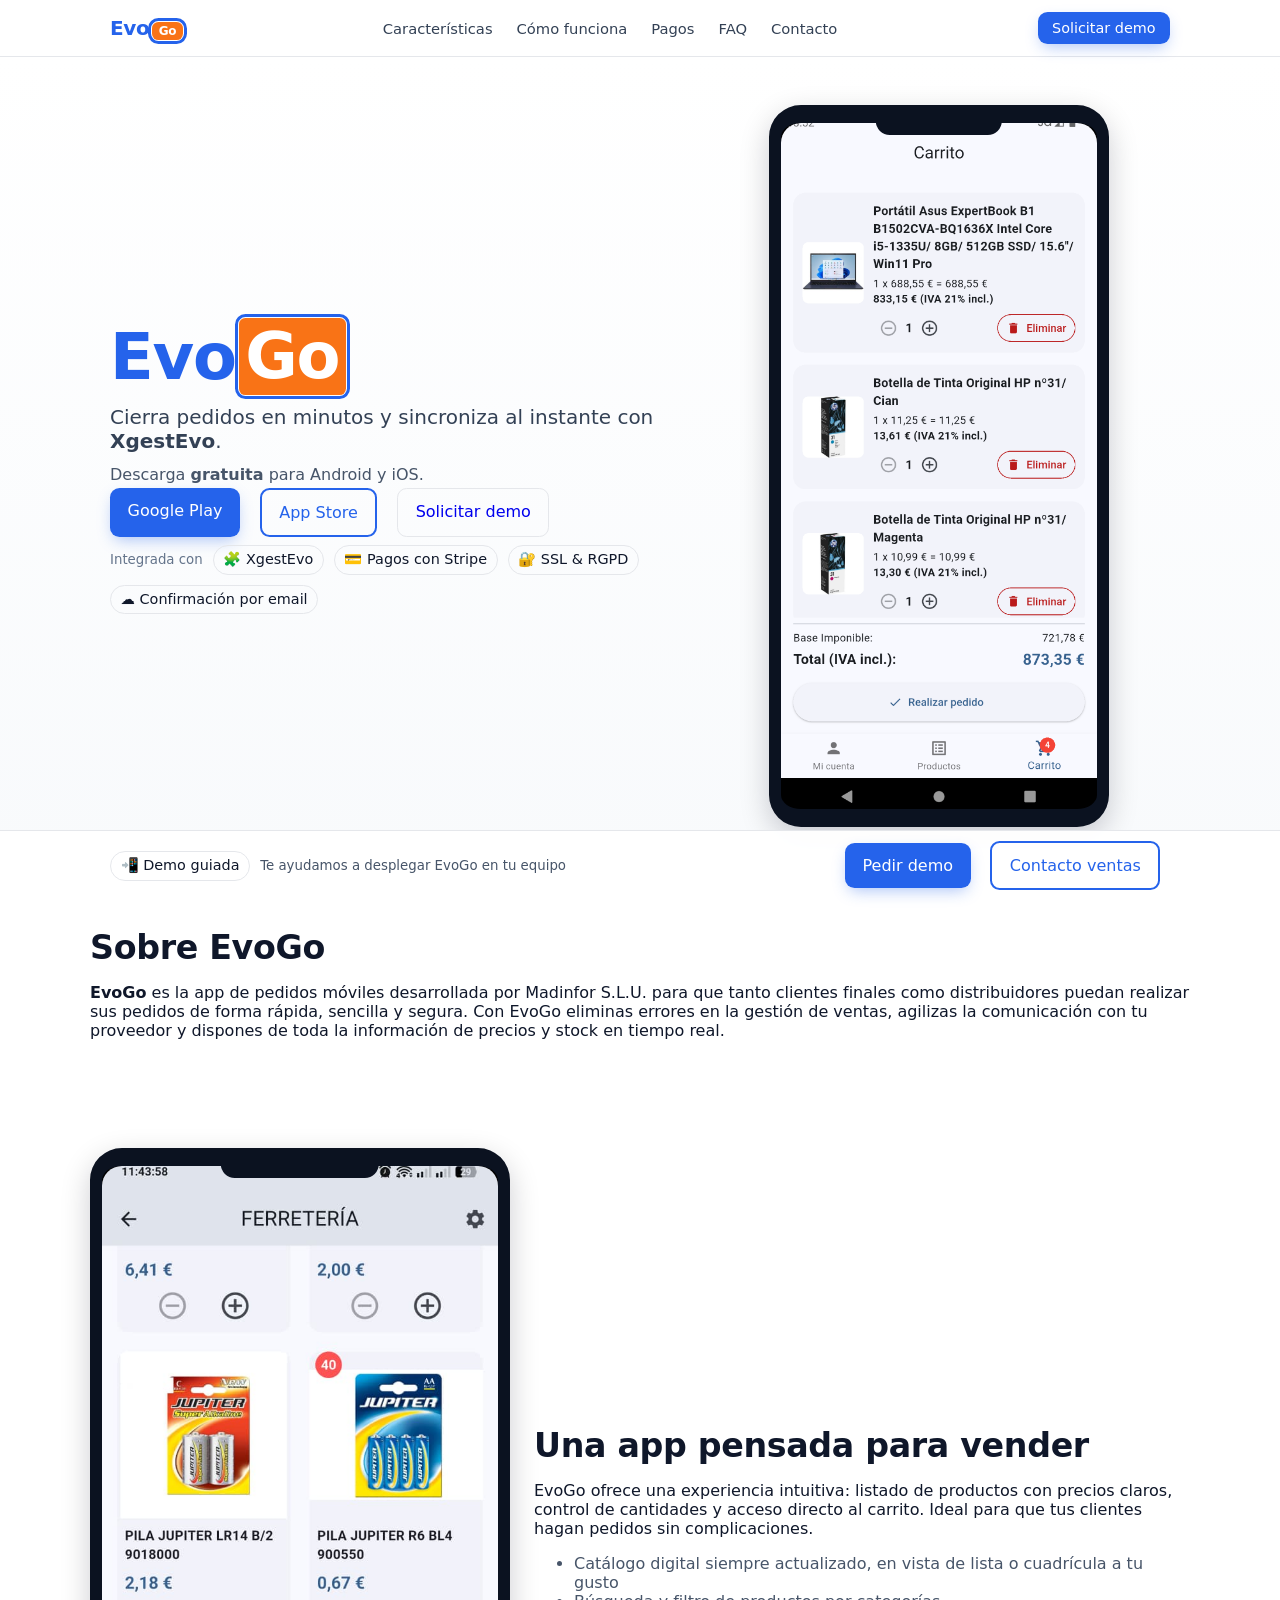
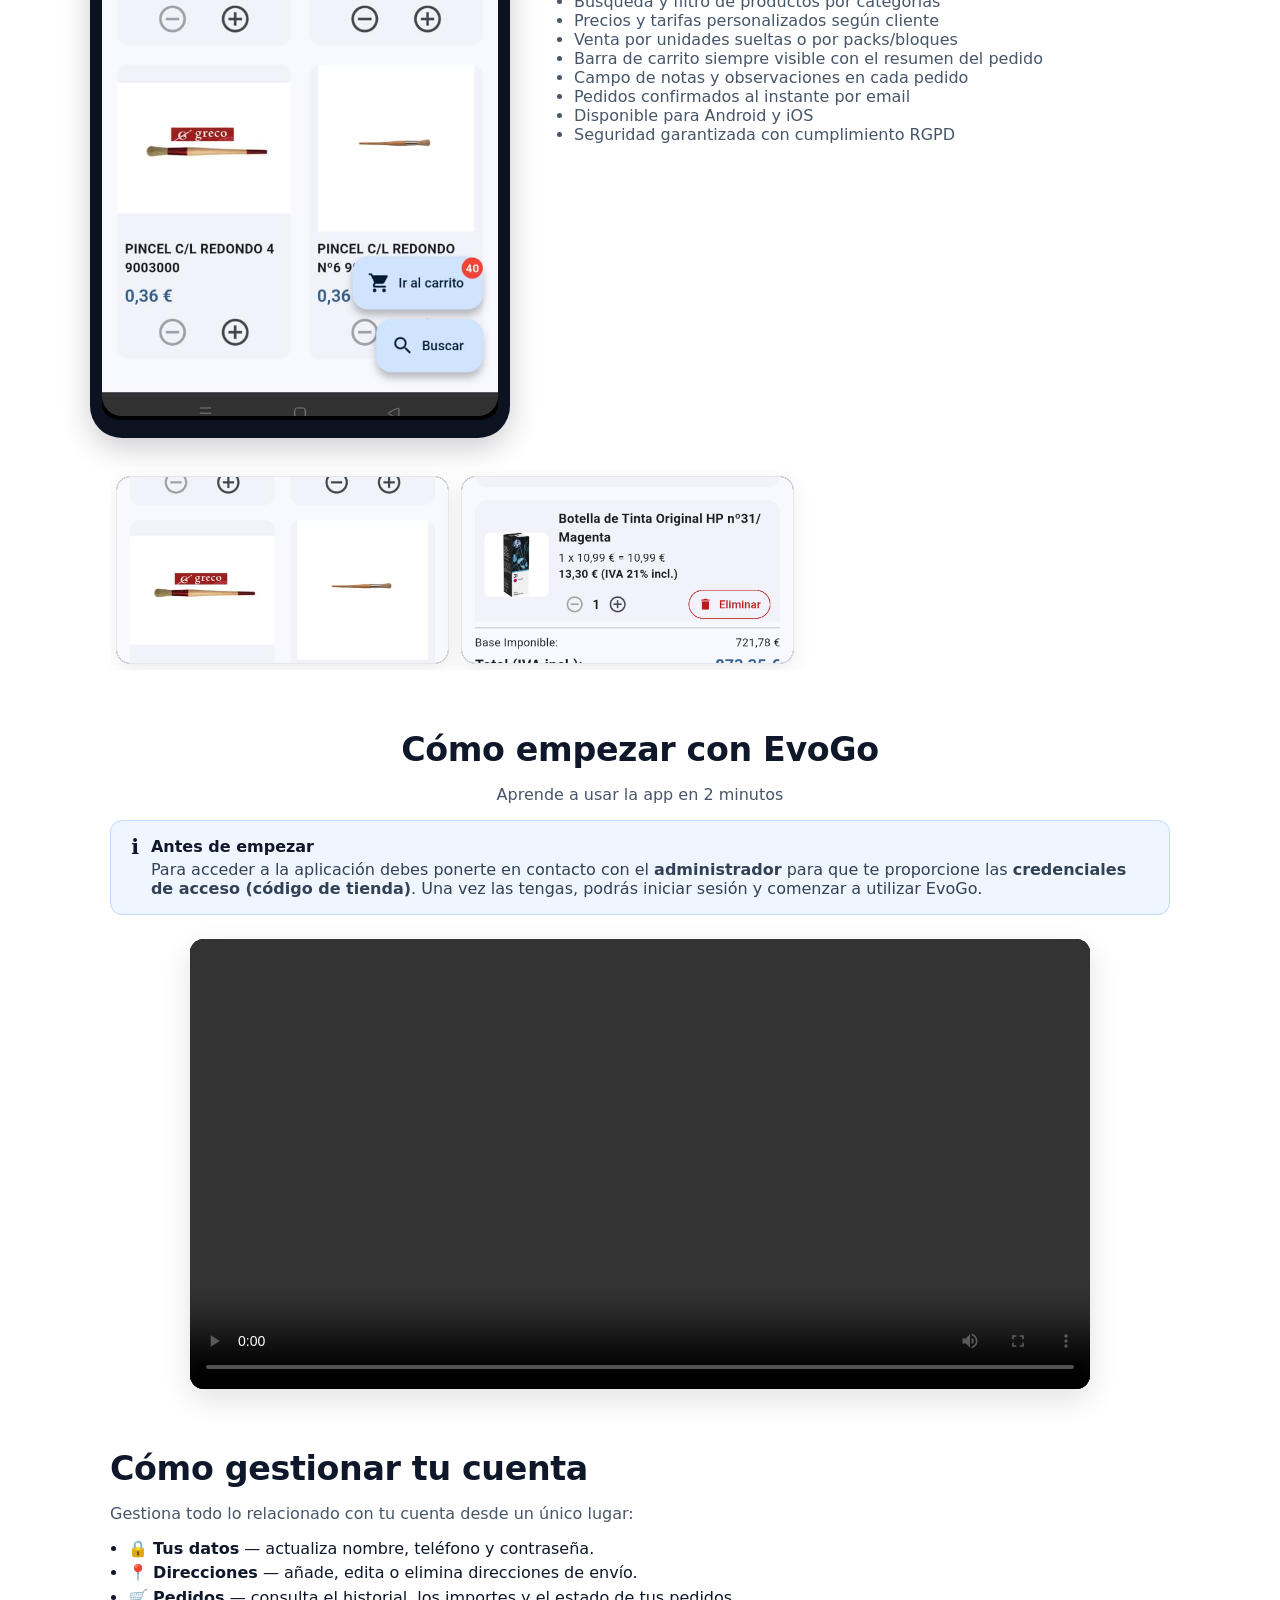
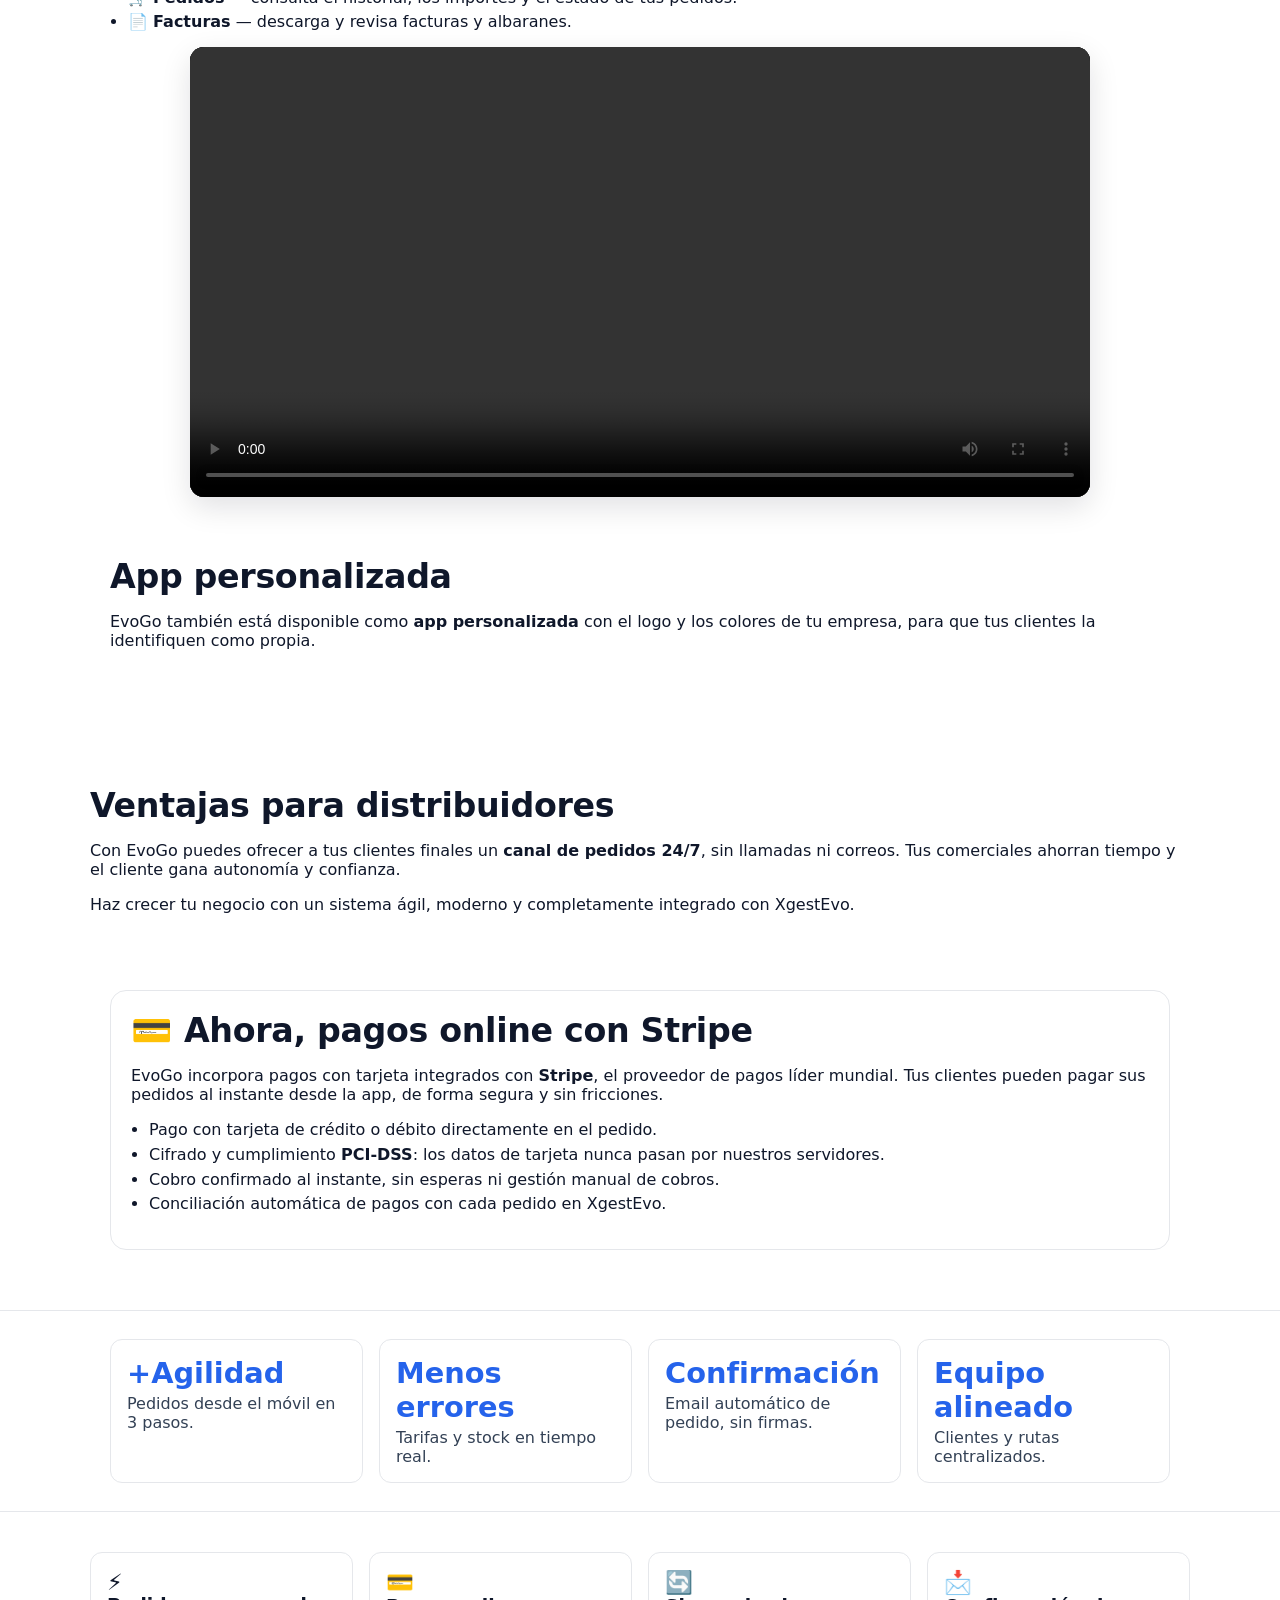
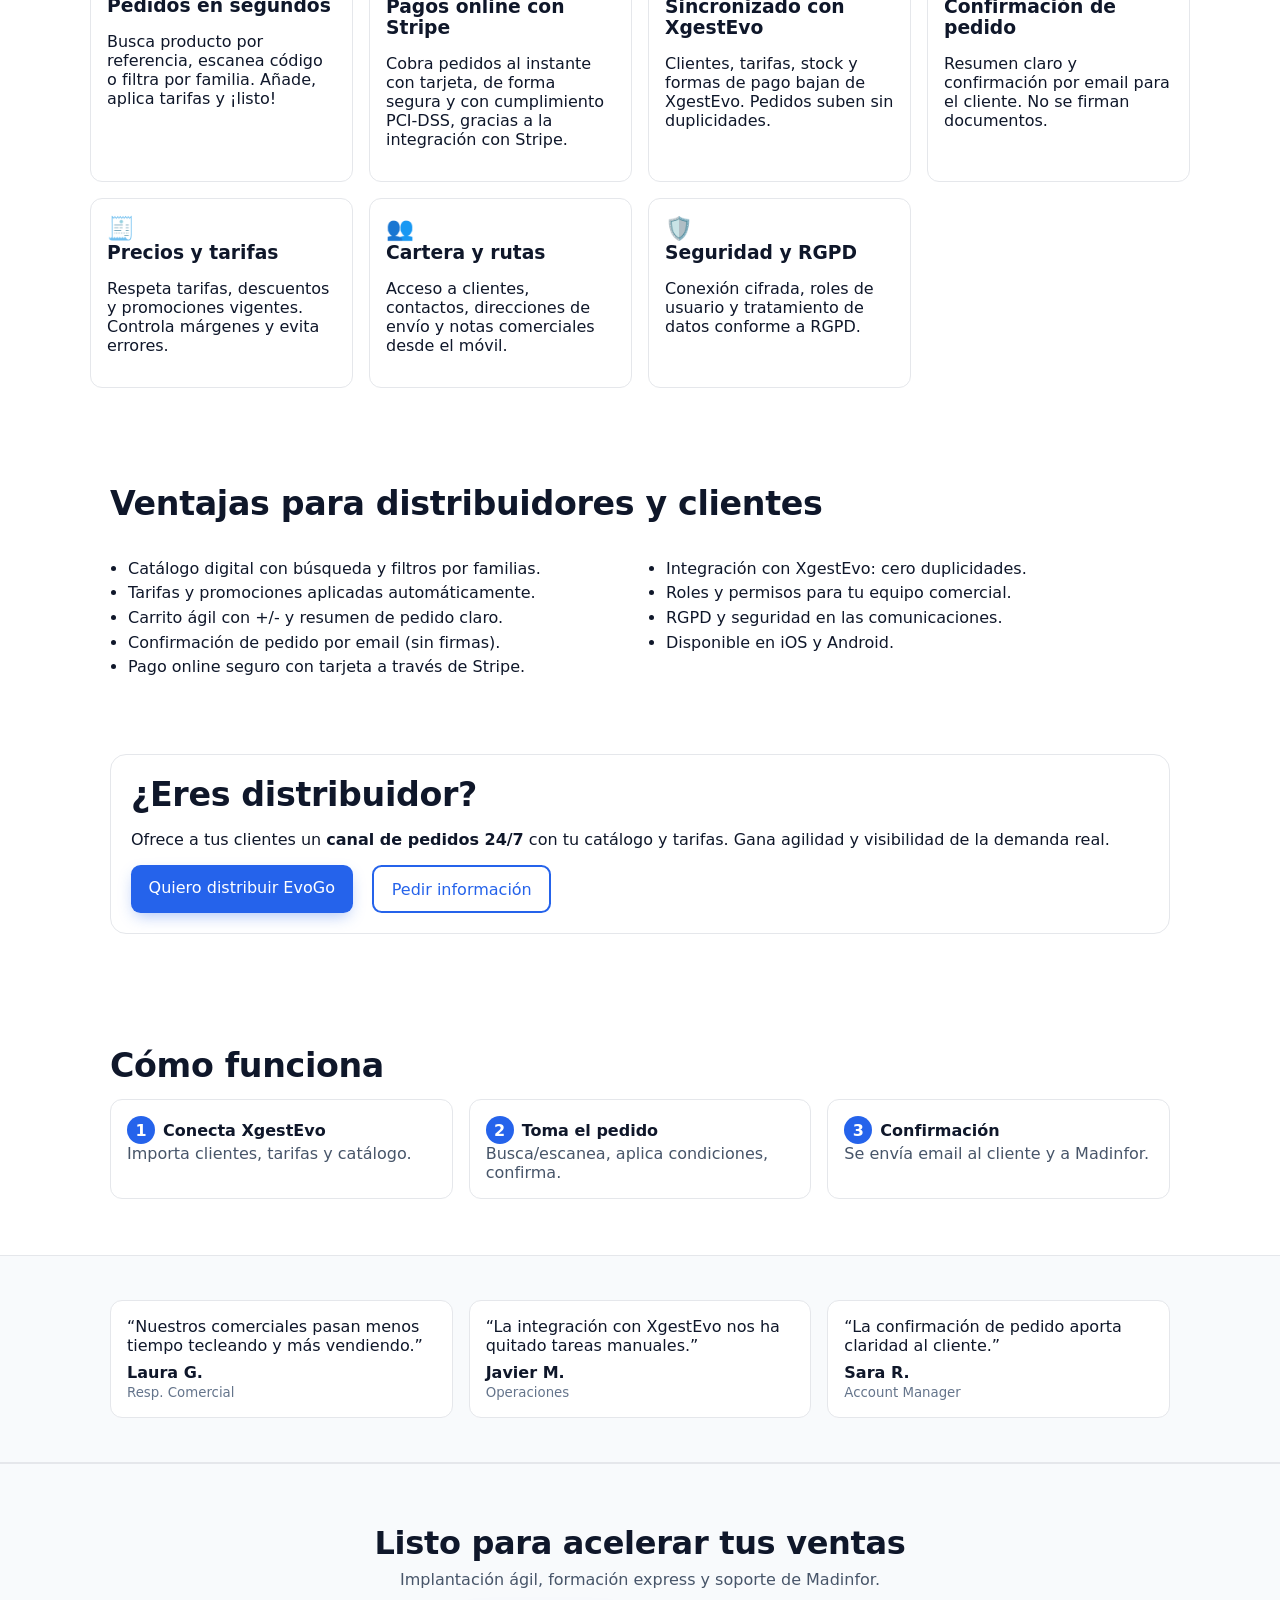
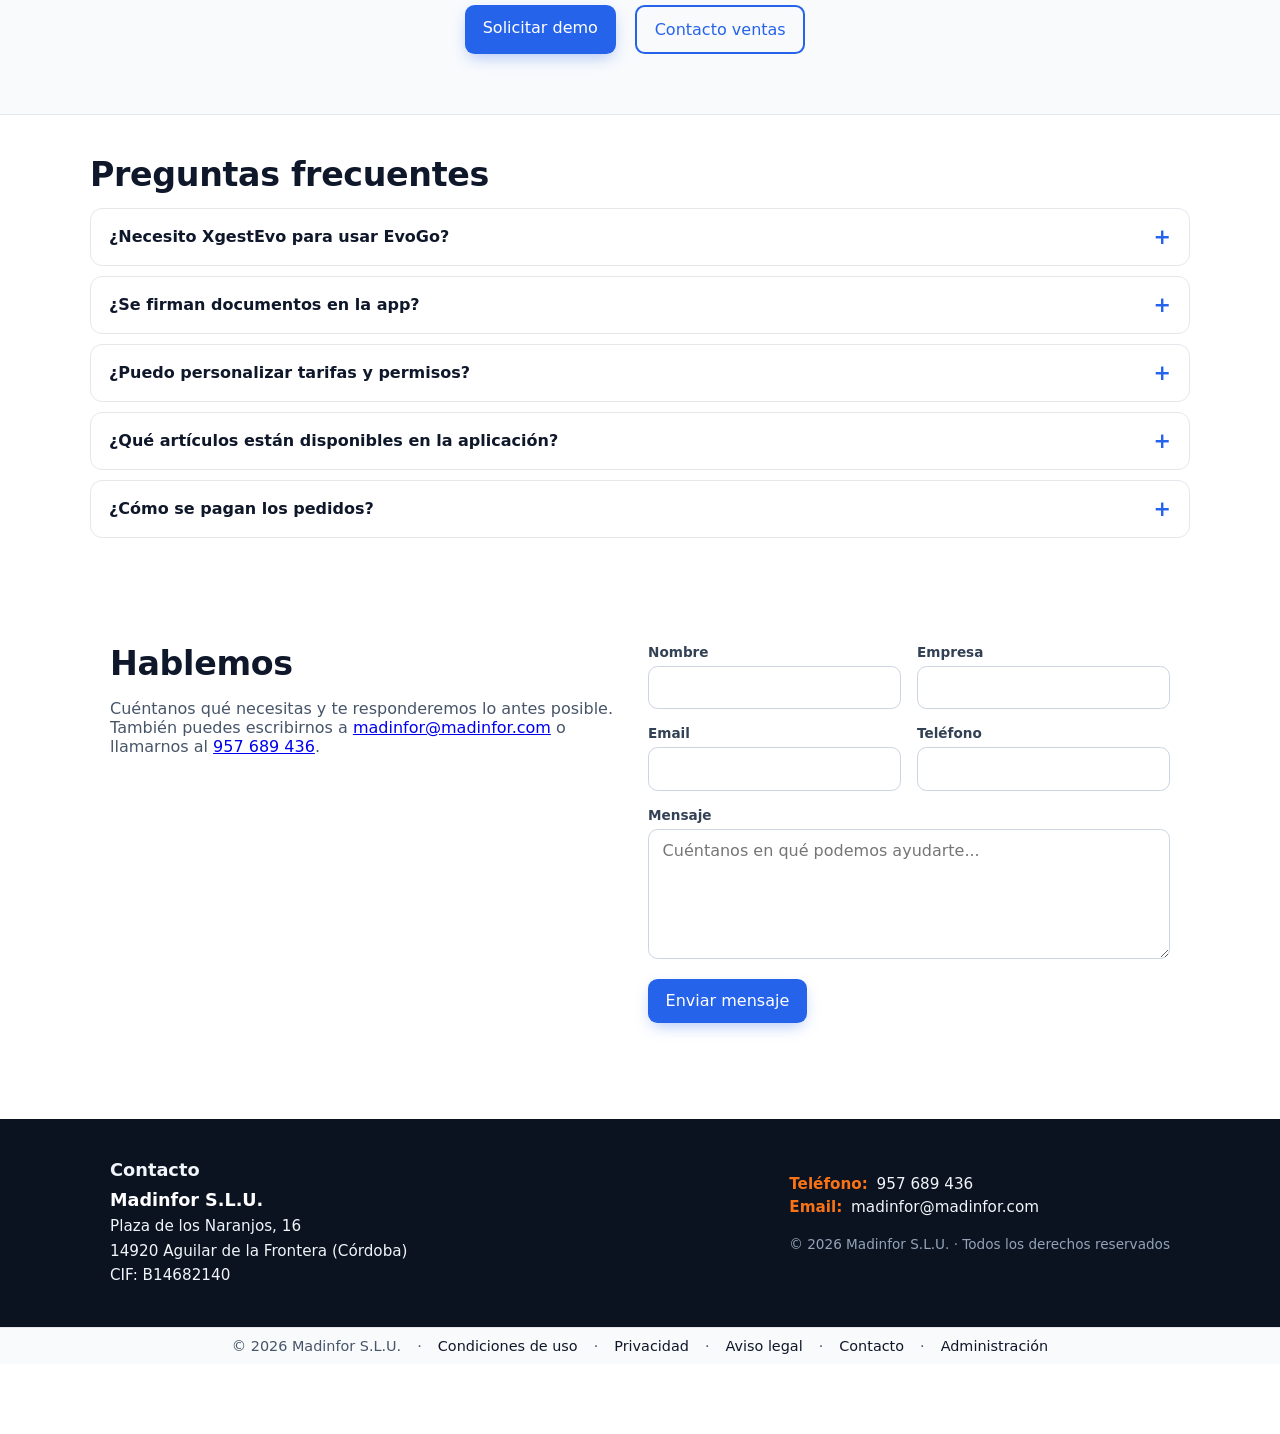
==== commit 3a94f4b4: "Rename icons/ to app-icons/ to fix 404s on production Apache reserves /icons/ by default via a serve" ====
--- a/index.html
+++ b/index.html
@@ -18,8 +18,8 @@
   <meta name="twitter:image" content="img/og_banner.png">
 
   <!-- Icons -->
-  <link rel="icon" href="icons/icon-192.png">
-  <link rel="apple-touch-icon" href="icons/icon-192.png">
+  <link rel="icon" href="app-icons/icon-192.png">
+  <link rel="apple-touch-icon" href="app-icons/icon-192.png">
   <link rel="manifest" href="manifest.webmanifest">
 
   <!-- Datos estructurados (Organization) -->
